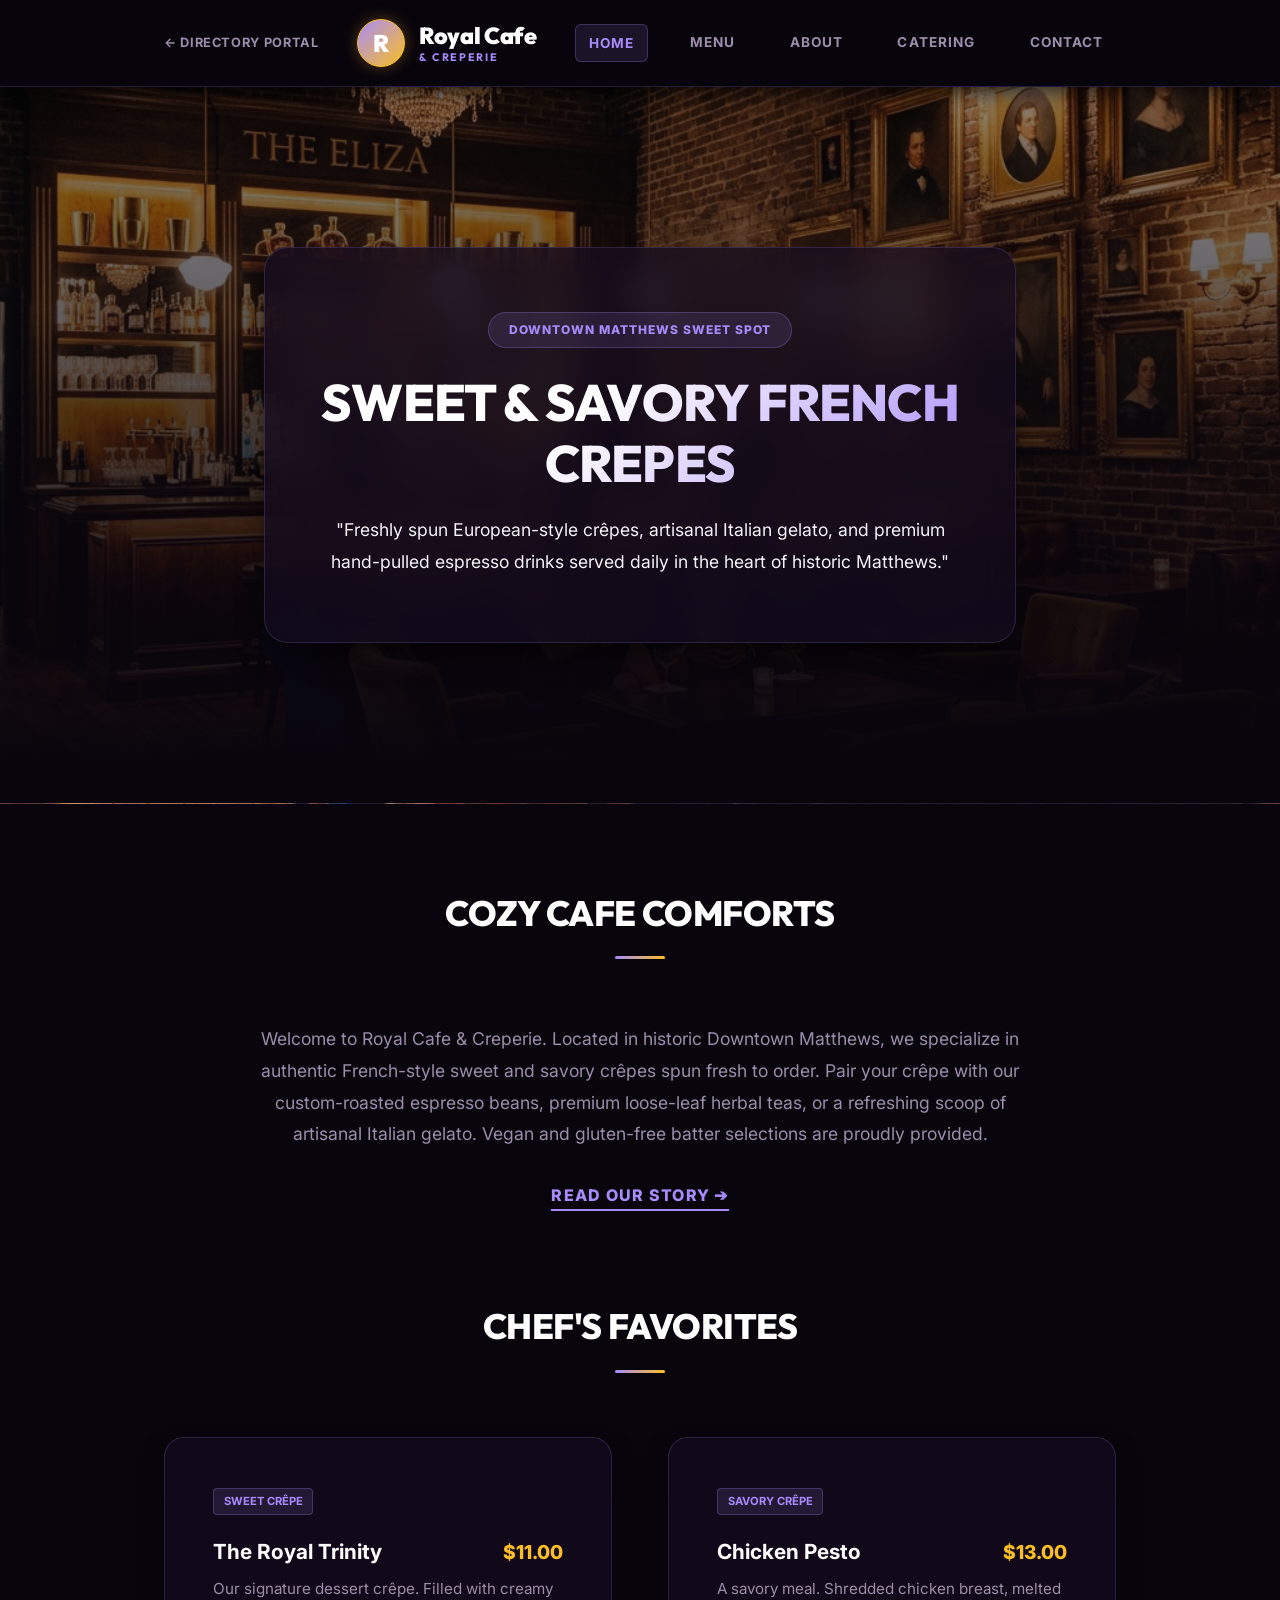
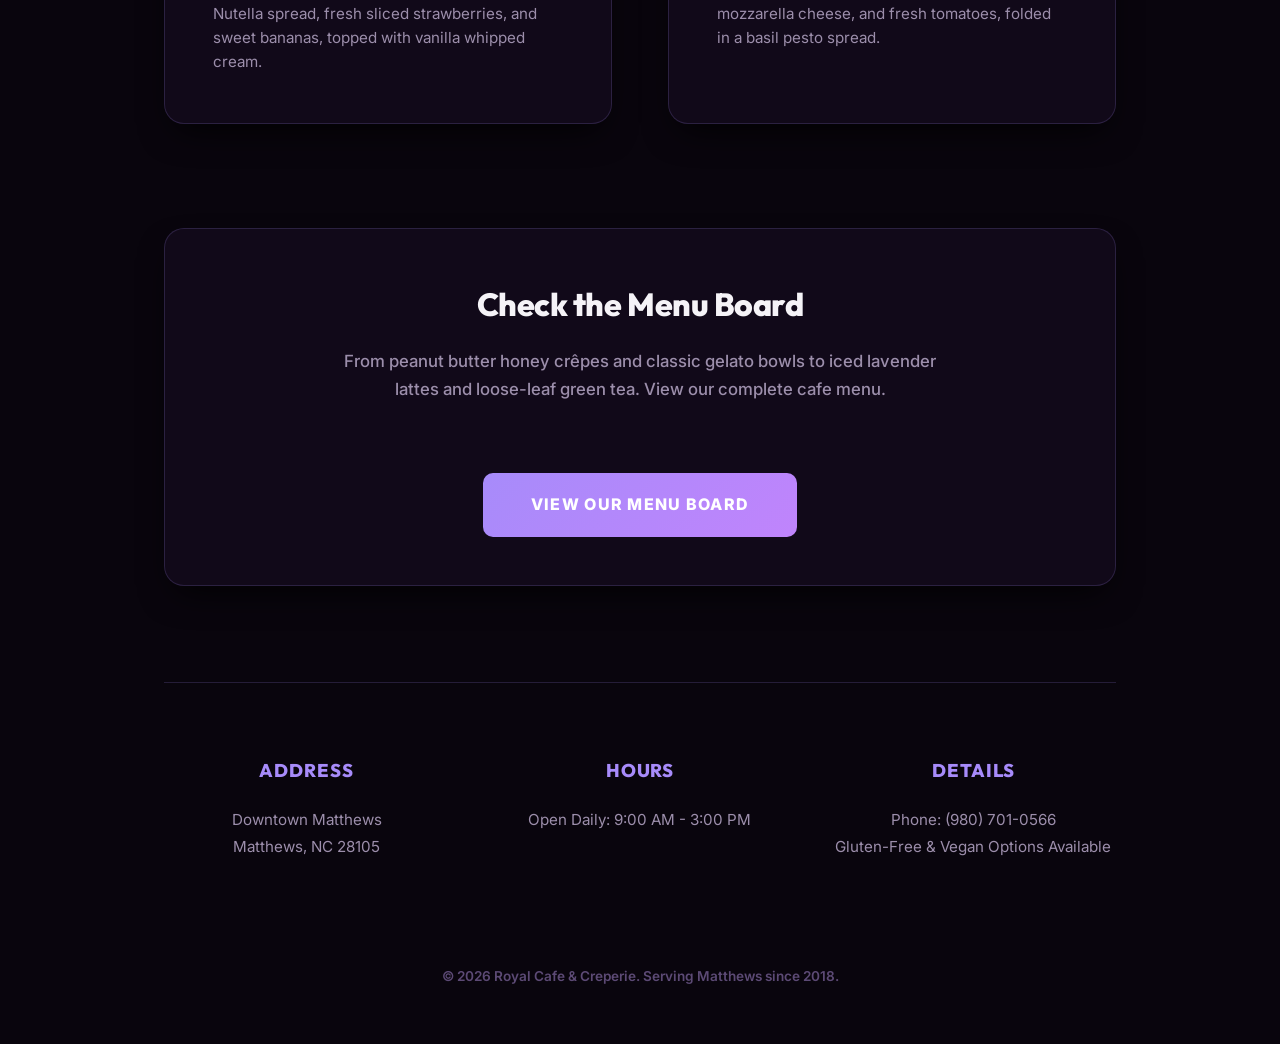
==== index.html @ 5cd79537 "feat: add showroom landing index page, global styles, and populate showcase registry with 151 promot" ====
<!DOCTYPE html>
<html lang="en">
<head>
  <meta charset="UTF-8">
  <meta name="viewport" content="width=device-width, initial-scale=1.0">
  <title>Royal Cafe & Creperie - Matthews, NC | Home</title>
  <link rel="stylesheet" href="styles.css">
</head>
<body>

  <!-- Navigation Header -->
  <nav class="nav-header">
    <div class="nav-container">
      <a href="../index.html" class="back-to-directory">
        ← Directory Portal
      </a>
      
      <div class="brand-wrapper">
        <div class="brand-logo-css">R</div>
        <h1 class="brand-name">
          Royal Cafe
          <span>& Creperie</span>
        </h1>
      </div>

      <div class="nav-links">
        <a href="index.html" class="active">Home</a>
        <a href="menu.html">Menu</a>
        <a href="about.html">About</a>
        <a href="services.html">Catering</a>
        <a href="contact.html">Contact</a>
      </div>
    </div>
  </nav>

  <!-- Hero Banner Section -->
  <header class="hero-section" style="background-image: url('hero.jpg');">
    <div class="hero-overlay"></div>
    <div class="container hero-content">
      <div class="hero-frame">
        <span class="hero-badge">Downtown Matthews Sweet Spot</span>
        <h2 class="hero-title">Sweet & Savory French Crepes</h2>
        <p class="hero-desc">"Freshly spun European-style crêpes, artisanal Italian gelato, and premium hand-pulled espresso drinks served daily in the heart of historic Matthews."</p>
      </div>
    </div>
  </header>

  <!-- Main Content -->
  <main class="container">
    
    <!-- Welcome Block -->
    <section style="text-align: center; margin-bottom: 5.5rem; max-width: 800px; margin-left: auto; margin-right: auto;">
      <h2 class="section-title">Cozy Cafe Comforts</h2>
      <p style="font-size: 1.1rem; line-height: 1.8; color: var(--color-text-muted); margin-bottom: 2rem;">
        Welcome to Royal Cafe & Creperie. Located in historic Downtown Matthews, we specialize in authentic French-style sweet and savory crêpes spun fresh to order. Pair your crêpe with our custom-roasted espresso beans, premium loose-leaf herbal teas, or a refreshing scoop of artisanal Italian gelato. Vegan and gluten-free batter selections are proudly provided.
      </p>
      <a href="about.html" style="color: var(--color-royal); font-weight: 800; text-transform: uppercase; letter-spacing: 0.08em; border-bottom: 2px solid var(--color-royal); padding-bottom: 4px; transition: var(--transition-fast);">
        Read Our Story ➔
      </a>
    </section>

    <!-- Featured Exhibition Grid -->
    <section style="margin-bottom: 6.5rem;">
      <h2 class="section-title">Chef's Favorites</h2>
      <div style="display: grid; grid-template-columns: repeat(auto-fit, minmax(320px, 1fr)); gap: 3.5rem;">
        
        <div class="cafe-card">
          <span class="menu-item-badge" style="margin-bottom: 1.2rem; margin-left: 0;">Sweet Crêpe</span>
          <div class="menu-item-header">
            <span class="menu-item-name" style="font-size: 1.3rem;">The Royal Trinity</span>
            <span class="menu-item-price">$11.00</span>
          </div>
          <p class="menu-item-desc" style="font-size: 0.95rem; margin-top: 0.5rem; color: var(--color-text-muted);">
            Our signature dessert crêpe. Filled with creamy Nutella spread, fresh sliced strawberries, and sweet bananas, topped with vanilla whipped cream.
          </p>
        </div>

        <div class="cafe-card">
          <span class="menu-item-badge" style="margin-bottom: 1.2rem; margin-left: 0;">Savory Crêpe</span>
          <div class="menu-item-header">
            <span class="menu-item-name" style="font-size: 1.3rem;">Chicken Pesto</span>
            <span class="menu-item-price">$13.00</span>
          </div>
          <p class="menu-item-desc" style="font-size: 0.95rem; margin-top: 0.5rem; color: var(--color-text-muted);">
            A savory meal. Shredded chicken breast, melted mozzarella cheese, and fresh tomatoes, folded in a basil pesto spread.
          </p>
        </div>

      </div>
    </section>

    <!-- Quick Call to Action -->
    <section class="cafe-card" style="text-align: center; margin-bottom: 5rem;">
      <h2 style="font-size: 2rem; margin-bottom: 1rem; color: var(--color-dark);">Check the Menu Board</h2>
      <p style="color: var(--color-text-muted); font-size: 1.05rem; max-width: 600px; margin: 0 auto 2.5rem auto; font-weight: 500;">
        From peanut butter honey crêpes and classic gelato bowls to iced lavender lattes and loose-leaf green tea. View our complete cafe menu.
      </p>
      <a href="menu.html" class="submit-btn" style="display: inline-block; padding: 1.15rem 3rem;">
        View Our Menu Board
      </a>
    </section>

  </main>

  <!-- Info Footer -->
  <footer class="container">
    <div class="footer-info">
      <div class="info-block">
        <h3>Address</h3>
        <p>Downtown Matthews<br>Matthews, NC 28105</p>
      </div>
      <div class="info-block">
        <h3>Hours</h3>
        <p>Open Daily: 9:00 AM - 3:00 PM</p>
      </div>
      <div class="info-block">
        <h3>Details</h3>
        <p>Phone: (980) 701-0566<br>Gluten-Free & Vegan Options Available</p>
      </div>
    </div>
    <div class="copyright-footer">
      <p>© 2026 Royal Cafe & Creperie. Serving Matthews since 2018.</p>
    </div>
  </footer>

</body>
</html>
---- styles.css ----
/* 
   Royal Cafe & Creperie - Premium Stylesheet (Redesigned Dark Mode)
   Velvet Grape, Neon Lavender & Sparkling Gold-Amber Theme
*/

@import url('https://fonts.googleapis.com/css2?family=Inter:wght@400;500;600&family=Outfit:wght@500;600;700;800;900&display=swap');

:root {
  --color-bg: #09050d; /* Deep velvet grape-black */
  --color-card-bg: rgba(20, 11, 30, 0.75); /* Translucent midnight glass */
  --color-royal: #a78bfa; /* Neon lavender purple */
  --color-royal-hover: #c084fc;
  --color-royal-dim: rgba(167, 139, 250, 0.12);
  --color-gold: #fbbf24; /* Sparkling gold-amber */
  --color-gold-hover: #f59e0b;
  --color-gold-dim: rgba(251, 191, 36, 0.12);
  --color-border: rgba(167, 139, 250, 0.18);
  --color-border-glow: rgba(251, 191, 36, 0.45);
  --color-text-light: #f5f3f7; /* Soft white-lavender */
  --color-text-muted: #9c8eab; /* Muted grape slate */
  --font-sans: 'Inter', sans-serif;
  --font-heading: 'Outfit', sans-serif;
  --backdrop-blur: blur(18px);
  --transition-smooth: all 0.4s cubic-bezier(0.25, 1, 0.5, 1);
  --transition-fast: all 0.2s ease;
  --shadow-premium: 0 15px 35px -12px rgba(0, 0, 0, 0.95);
  --shadow-glow: 0 0 25px rgba(167, 139, 250, 0.15);
}

/* Base Reset */
* {
  margin: 0;
  padding: 0;
  box-sizing: border-box;
}

body {
  background-color: var(--color-bg);
  color: var(--color-text-light);
  font-family: var(--font-sans);
  line-height: 1.7;
  overflow-x: hidden;
  -webkit-font-smoothing: antialiased;
}

/* Typography */
h1, h2, h3, h4, h5, h6 {
  font-family: var(--font-heading);
  letter-spacing: -0.015em;
  font-weight: 800;
  color: #ffffff;
}

a {
  text-decoration: none;
  color: inherit;
}

/* Containers */
.container {
  max-width: 1000px;
  margin: 0 auto;
  padding: 0 1.5rem;
}

/* Navigation Bar */
.nav-header {
  border-bottom: 1px solid var(--color-border);
  background-color: rgba(9, 5, 13, 0.85);
  backdrop-filter: var(--backdrop-blur);
  position: sticky;
  top: 0;
  z-index: 100;
  box-shadow: 0 4px 20px rgba(0, 0, 0, 0.8);
}

.nav-container {
  display: flex;
  justify-content: space-between;
  align-items: center;
  padding: 1.2rem 1.5rem;
  max-width: 1000px;
  margin: 0 auto;
}

.back-to-directory {
  font-size: 0.8rem;
  font-weight: 700;
  color: var(--color-text-muted);
  display: flex;
  align-items: center;
  gap: 0.4rem;
  transition: var(--transition-fast);
  text-transform: uppercase;
  letter-spacing: 0.05em;
}

.back-to-directory:hover {
  color: var(--color-royal);
  transform: translateX(-4px);
}

.brand-wrapper {
  display: flex;
  align-items: center;
  gap: 0.85rem;
}

/* Custom CSS circular logo */
.brand-logo-css {
  height: 48px;
  width: 48px;
  display: flex;
  align-items: center;
  justify-content: center;
  border-radius: 50%;
  background: linear-gradient(135deg, var(--color-royal) 0%, var(--color-gold) 100%);
  color: #ffffff;
  font-family: var(--font-heading);
  font-size: 1.5rem;
  font-weight: 900;
  border: 1.5px solid var(--color-gold);
  box-shadow: 0 0 15px rgba(251, 191, 36, 0.3);
  animation: float 3s ease-in-out infinite;
}

.brand-name {
  font-size: 1.45rem;
  color: #ffffff;
  font-weight: 900;
  display: flex;
  flex-direction: column;
  line-height: 1;
}

.brand-name span {
  font-size: 0.68rem;
  color: var(--color-royal);
  letter-spacing: 0.15em;
  margin-top: 0.3rem;
  font-weight: 700;
  text-transform: uppercase;
}

.nav-links {
  display: flex;
  gap: 1.8rem;
  font-size: 0.85rem;
  font-weight: 700;
  text-transform: uppercase;
  letter-spacing: 0.08em;
}

.nav-links a {
  color: var(--color-text-muted);
  transition: var(--transition-fast);
  padding: 0.4rem 0.8rem;
  border-radius: 6px;
}

.nav-links a:hover {
  color: #ffffff;
}

.nav-links a.active {
  color: var(--color-royal);
  background-color: var(--color-royal-dim);
  border: 1px solid rgba(167, 139, 250, 0.25);
}

/* Hero Section */
.hero-section {
  position: relative;
  padding: 10rem 0;
  background-size: cover;
  background-position: center;
  background-repeat: no-repeat;
  margin-bottom: 5rem;
  border-bottom: 1px solid var(--color-border);
}

.hero-overlay {
  position: absolute;
  top: 0;
  left: 0;
  width: 100%;
  height: 100%;
  background: linear-gradient(180deg, rgba(9, 5, 13, 0.45) 0%, var(--color-bg) 95%);
  z-index: 1;
}

.hero-content {
  position: relative;
  z-index: 2;
  text-align: center;
  max-width: 800px;
  margin: 0 auto;
  animation: fadeInUp 0.8s cubic-bezier(0.25, 1, 0.5, 1);
}

.hero-frame {
  background-color: var(--color-card-bg);
  backdrop-filter: var(--backdrop-blur);
  border: 1px solid var(--color-border);
  border-radius: 24px;
  padding: 4rem 3rem;
  box-shadow: var(--shadow-premium);
}

.hero-badge {
  background-color: var(--color-royal-dim);
  color: var(--color-royal);
  padding: 0.4rem 1.2rem;
  font-size: 0.75rem;
  font-weight: 800;
  border-radius: 50px;
  display: inline-block;
  margin-bottom: 1.5rem;
  text-transform: uppercase;
  letter-spacing: 0.08em;
  border: 1px solid rgba(167, 139, 250, 0.25);
}

.hero-title {
  font-size: 3.2rem;
  line-height: 1.2;
  margin-bottom: 1.25rem;
  text-transform: uppercase;
  background: linear-gradient(135deg, #ffffff 40%, var(--color-royal) 100%);
  -webkit-background-clip: text;
  -webkit-text-fill-color: transparent;
}

.hero-desc {
  font-size: 1.1rem;
  color: var(--color-text-light);
  font-weight: 400;
  line-height: 1.8;
}

/* Page Headers */
.page-header {
  text-align: center;
  padding: 4.5rem 0 1.5rem 0;
  margin-bottom: 4rem;
}

.page-title {
  font-size: 2.8rem;
  margin-bottom: 0.8rem;
  text-transform: uppercase;
  background: linear-gradient(135deg, #ffffff 40%, var(--color-royal) 100%);
  -webkit-background-clip: text;
  -webkit-text-fill-color: transparent;
}

.page-subtitle {
  font-size: 1.05rem;
  font-weight: 500;
  color: var(--color-text-muted);
  max-width: 600px;
  margin: 0 auto;
}

/* Section Titles */
.section-title {
  text-align: center;
  font-size: 2.2rem;
  margin-bottom: 4rem;
  position: relative;
  text-transform: uppercase;
}

.section-title::after {
  content: '';
  display: block;
  width: 50px;
  height: 3px;
  background: linear-gradient(90deg, var(--color-royal), var(--color-gold));
  border-radius: 5px;
  margin: 0.8rem auto 0 auto;
}

/* Notice Banner */
.notice-banner {
  background: var(--color-card-bg);
  backdrop-filter: var(--backdrop-blur);
  border: 1px solid var(--color-border);
  padding: 1.2rem;
  border-radius: 12px;
  text-align: center;
  font-weight: 700;
  color: var(--color-gold);
  font-size: 0.95rem;
  letter-spacing: 0.05em;
  text-transform: uppercase;
  margin-bottom: 3.5rem;
  box-shadow: var(--shadow-premium);
}

/* Premium Cafe Cards */
.cafe-card {
  background: var(--color-card-bg);
  backdrop-filter: var(--backdrop-blur);
  border: 1px solid var(--color-border);
  border-radius: 20px;
  padding: 3rem;
  box-shadow: var(--shadow-premium);
  transition: var(--transition-smooth);
}

.cafe-card:hover {
  transform: translateY(-5px);
  border-color: var(--color-border-glow);
  box-shadow: var(--shadow-premium), var(--shadow-glow);
}

/* Menu Grid */
.menu-grid {
  display: grid;
  grid-template-columns: repeat(auto-fit, minmax(420px, 1fr));
  gap: 3.5rem;
  margin-bottom: 6rem;
}

.menu-category-title {
  font-size: 1.6rem;
  color: #ffffff;
  border-bottom: 1.5px solid var(--color-border);
  padding-bottom: 0.75rem;
  margin-bottom: 2.2rem;
  text-transform: uppercase;
  letter-spacing: 0.05em;
  position: relative;
}

.menu-category-title::after {
  content: '';
  display: block;
  position: absolute;
  bottom: -1.5px;
  left: 0;
  width: 60px;
  height: 2px;
  background-color: var(--color-royal);
}

.menu-item {
  margin-bottom: 2rem;
  transition: var(--transition-fast);
}

.menu-item:hover {
  transform: translateX(4px);
}

.menu-item-header {
  display: flex;
  justify-content: space-between;
  align-items: baseline;
  margin-bottom: 0.3rem;
}

.menu-item-name {
  font-size: 1.2rem;
  font-weight: 700;
  color: #ffffff;
}

.menu-item-price {
  font-weight: 800;
  color: var(--color-gold);
  font-size: 1.2rem;
}

.menu-item-desc {
  font-size: 0.92rem;
  color: var(--color-text-muted);
  line-height: 1.6;
}

.menu-item-badge {
  display: inline-block;
  font-size: 0.7rem;
  background: var(--color-royal-dim);
  color: var(--color-royal);
  padding: 0.18rem 0.6rem;
  font-weight: 700;
  border-radius: 4px;
  margin-left: 0.6rem;
  text-transform: uppercase;
  border: 1px solid rgba(167, 139, 250, 0.25);
}

/* Forms */
.form-wrapper {
  display: flex;
  justify-content: center;
  margin-bottom: 5rem;
}

.form-container {
  background-color: var(--color-card-bg);
  backdrop-filter: var(--backdrop-blur);
  border: 1px solid var(--color-border);
  border-radius: 24px;
  box-shadow: var(--shadow-premium);
  padding: 4.5rem 3.5rem;
  width: 100%;
  max-width: 800px;
}

.form-grid {
  display: grid;
  grid-template-columns: repeat(auto-fit, minmax(220px, 1fr));
  gap: 1.8rem;
  margin-top: 2.5rem;
}

.form-group {
  display: flex;
  flex-direction: column;
  gap: 0.6rem;
}

.form-group label {
  font-size: 0.8rem;
  text-transform: uppercase;
  font-weight: 700;
  color: var(--color-royal);
  letter-spacing: 0.05em;
}

.form-group input, .form-group select, .form-group textarea {
  background: rgba(0, 0, 0, 0.4);
  border: 1px solid var(--color-border);
  border-radius: 10px;
  padding: 0.95rem;
  color: #ffffff;
  font-size: 0.95rem;
  outline: none;
  transition: var(--transition-fast);
}

.form-group textarea {
  resize: vertical;
  min-height: 120px;
}

.form-group input:focus, .form-group select:focus, .form-group textarea:focus {
  border-color: var(--color-gold);
  box-shadow: 0 0 0 3px rgba(251, 191, 36, 0.15);
}

.submit-btn {
  grid-column: 1 / -1;
  margin-top: 1.8rem;
  background: linear-gradient(135deg, var(--color-royal) 0%, var(--color-royal-hover) 100%);
  color: #ffffff;
  border: none;
  padding: 1.15rem 2rem;
  border-radius: 10px;
  font-size: 1rem;
  font-weight: 800;
  cursor: pointer;
  text-transform: uppercase;
  letter-spacing: 0.08em;
  transition: var(--transition-smooth);
}

.submit-btn:hover {
  transform: translateY(-2px);
  box-shadow: 0 8px 25px rgba(167, 139, 250, 0.4);
}

/* Success Panel */
.success-panel {
  display: none;
  text-align: center;
  padding: 2.5rem 0;
  animation: fadeInUp 0.6s cubic-bezier(0.25, 1, 0.5, 1);
}

.success-icon {
  font-size: 4.5rem;
  margin-bottom: 1.5rem;
}

.success-title {
  font-size: 2rem;
  color: #ffffff;
  margin-bottom: 0.5rem;
}

.success-msg {
  font-size: 1.05rem;
  color: var(--color-text-muted);
}

/* Footer Section */
.footer-info {
  display: grid;
  grid-template-columns: repeat(auto-fit, minmax(280px, 1fr));
  gap: 3rem;
  padding: 4.5rem 0 3.5rem 0;
  border-top: 1px solid var(--color-border);
  margin-top: 6rem;
  margin-bottom: 3rem;
}

.info-block {
  text-align: center;
}

.info-block h3 {
  font-size: 1.15rem;
  margin-bottom: 1.25rem;
  color: var(--color-royal);
  text-transform: uppercase;
  letter-spacing: 0.05em;
}

.info-block p {
  font-size: 0.95rem;
  color: var(--color-text-muted);
  line-height: 1.8;
}

.copyright-footer {
  text-align: center;
  padding-bottom: 3.5rem;
  color: #5c4a75;
  font-size: 0.85rem;
  font-weight: 600;
}

/* Animations & Keyframes */
@keyframes float {
  0% {
    transform: translateY(0px);
  }
  50% {
    transform: translateY(-6px);
  }
  100% {
    transform: translateY(0px);
  }
}

@keyframes fadeInUp {
  from {
    opacity: 0;
    transform: translateY(30px);
  }
  to {
    opacity: 1;
    transform: translateY(0);
  }
}

/* Responsive adjustments */
@media (max-width: 768px) {
  .nav-container {
    flex-direction: column;
    gap: 1.25rem;
  }
  
  .nav-links {
    gap: 1rem;
    flex-wrap: wrap;
    justify-content: center;
  }
  
  .hero-title {
    font-size: 2.3rem;
  }
  
  .hero-frame {
    padding: 2.5rem 1.5rem;
  }
  
  .form-container {
    padding: 3rem 1.5rem;
  }
  
  .menu-grid {
    grid-template-columns: 1fr;
  }
}
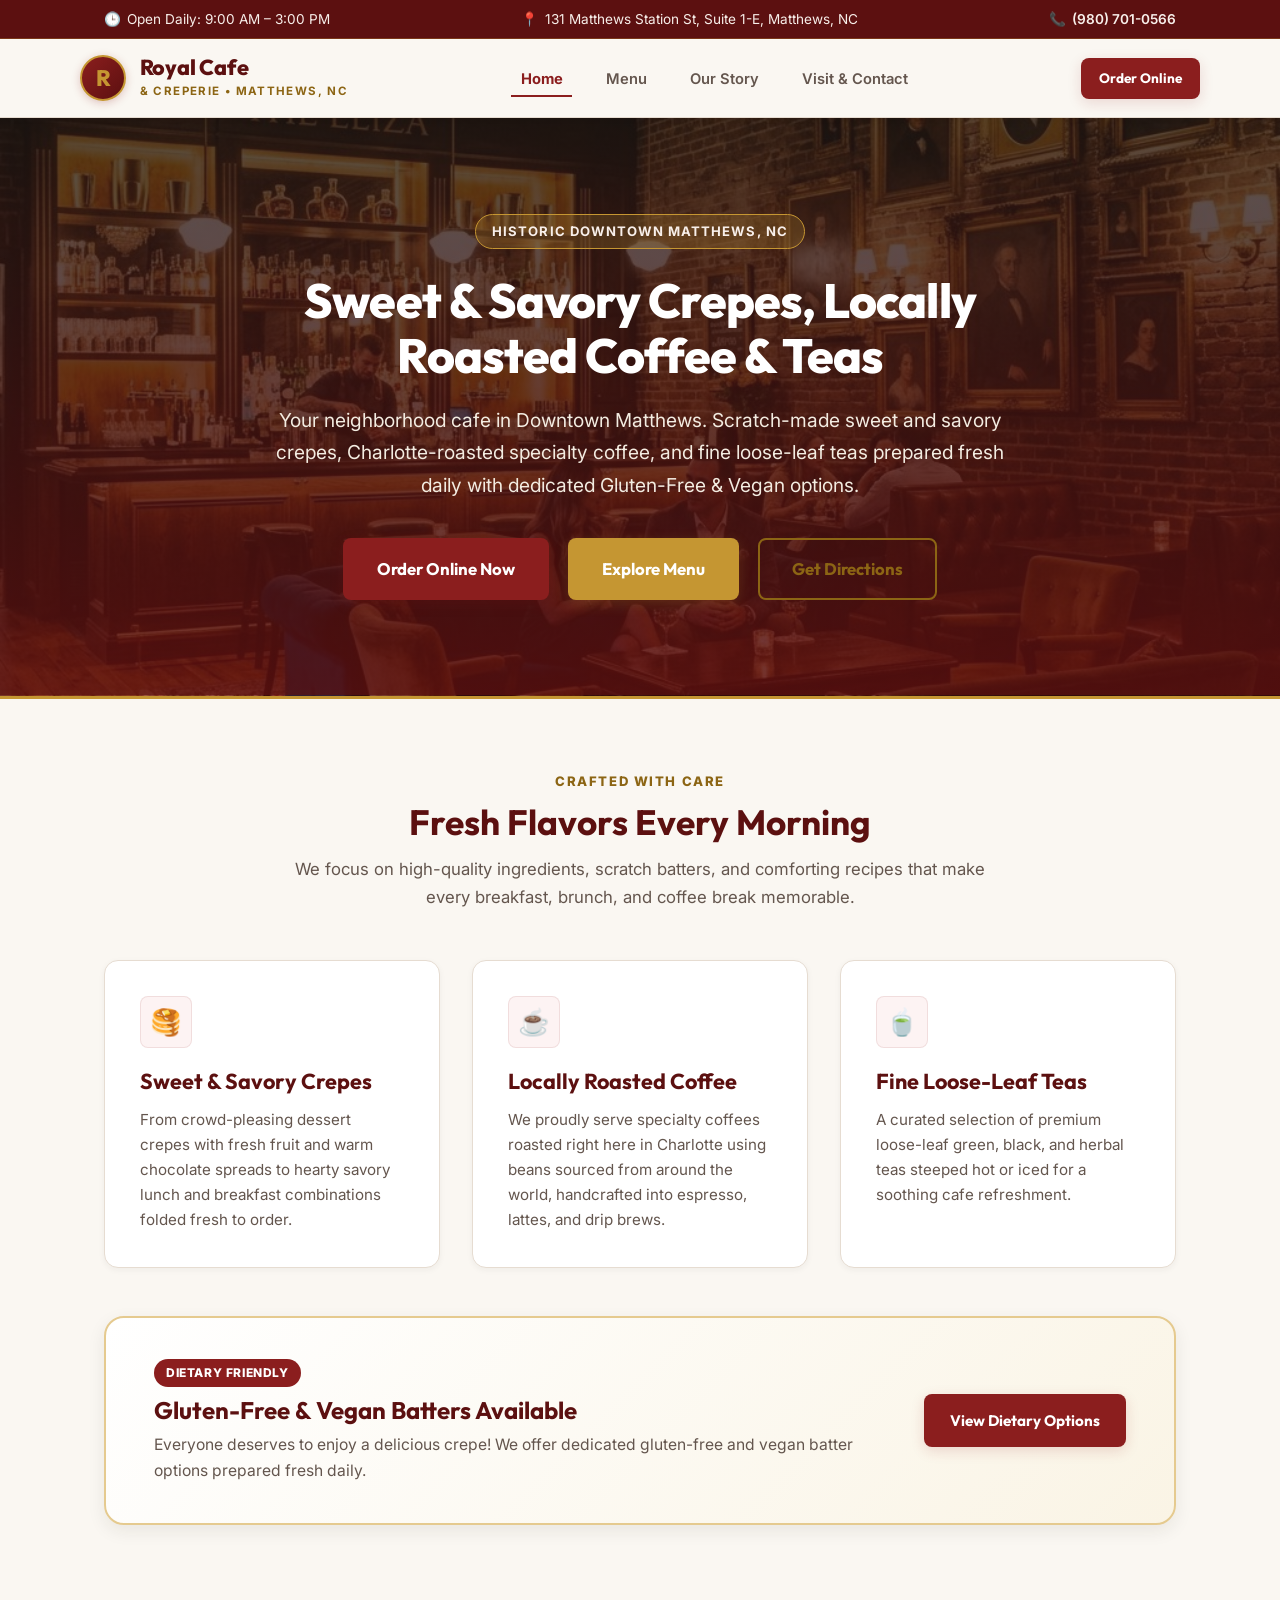
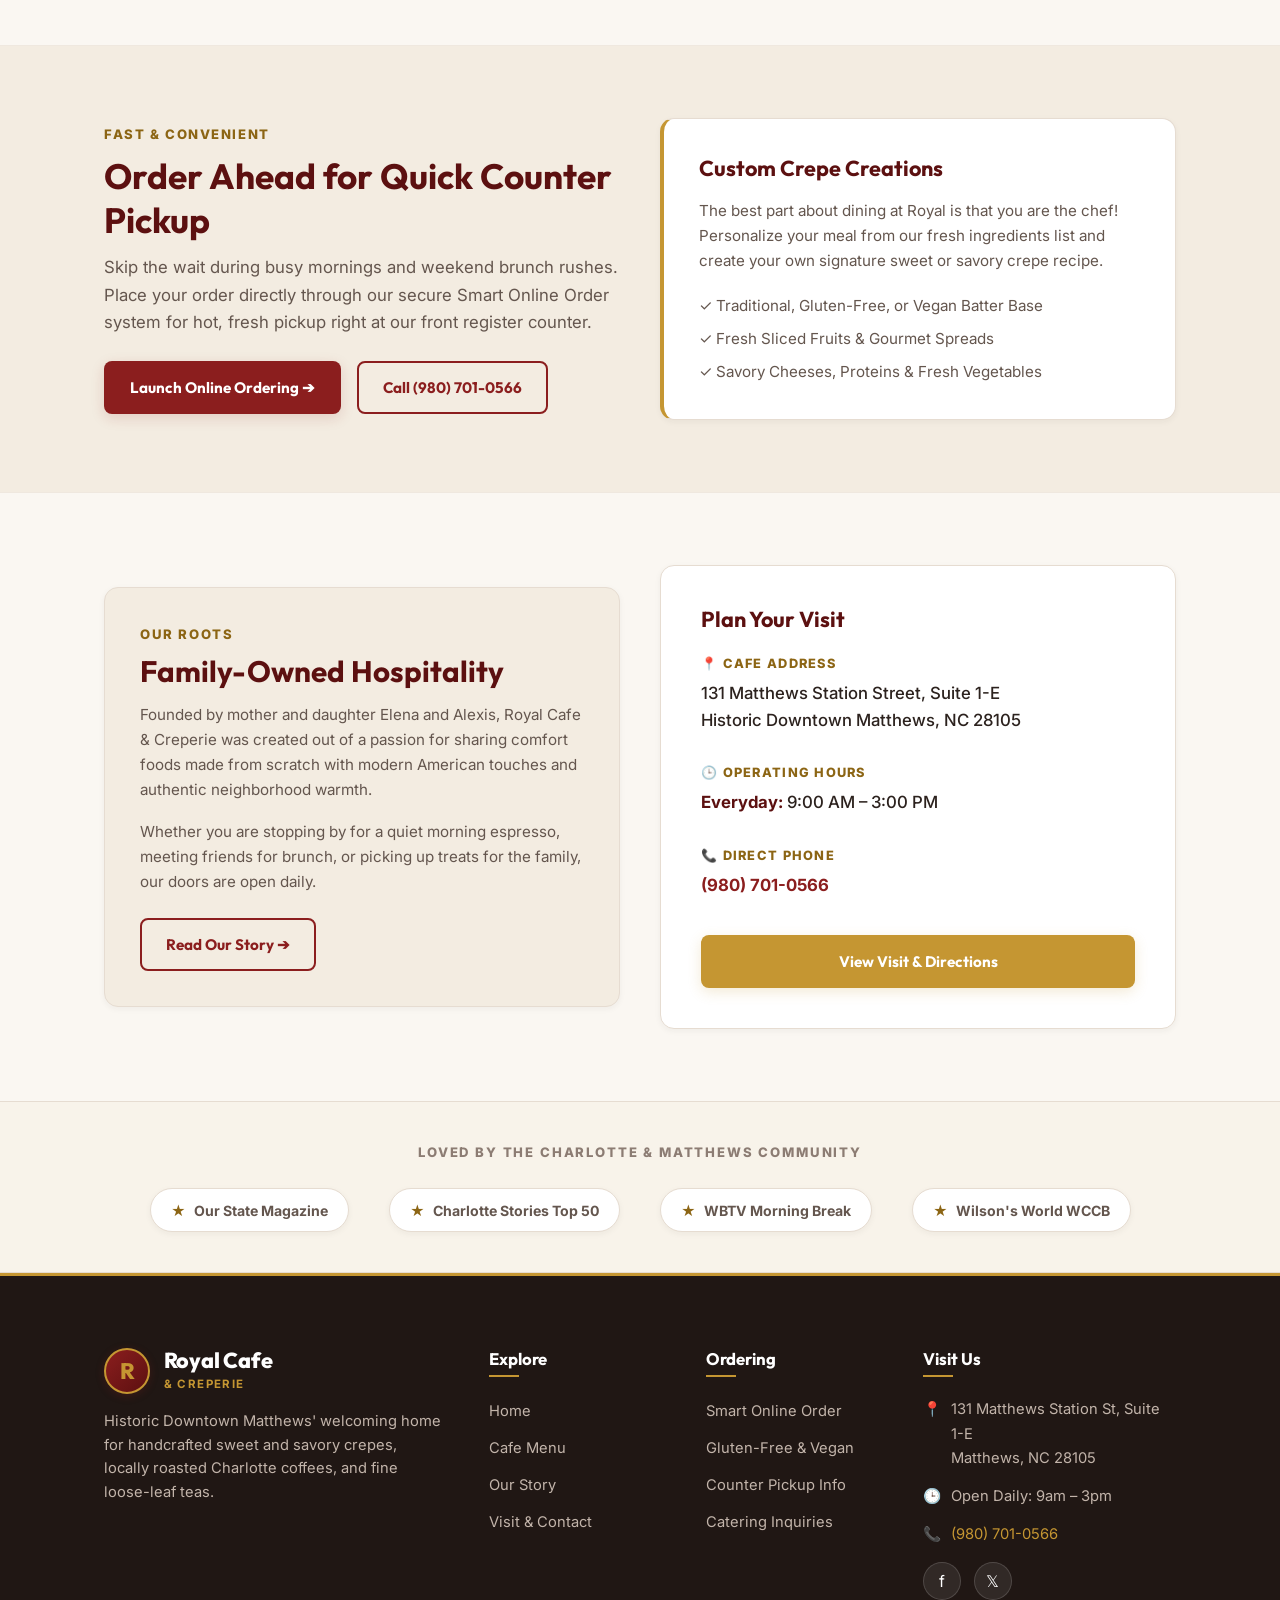
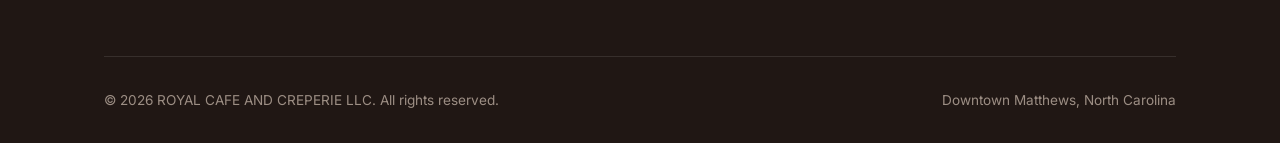
==== commit 13afeaa6: "feat: rebuild Royal Cafe & Creperie as standalone client website - Eliminate demo scaffolding, Direc" ====
--- a/index.html
+++ b/index.html
@@ -1,127 +1,377 @@
-<!DOCTYPE html>
+﻿<!DOCTYPE html>
 <html lang="en">
 <head>
   <meta charset="UTF-8">
   <meta name="viewport" content="width=device-width, initial-scale=1.0">
-  <title>Royal Cafe & Creperie - Matthews, NC | Home</title>
-  <link rel="stylesheet" href="styles.css">
+  <title>Royal Cafe & Creperie | Sweet & Savory Crepes in Matthews, NC</title>
+  <meta name="description" content="Welcome to Royal Cafe & Creperie in Downtown Matthews, NC. Enjoy handcrafted sweet & savory crepes, Charlotte-roasted specialty coffee, and loose-leaf teas. Gluten-free and vegan options available.">
+  <link rel="canonical" href="https://royalcreperie.com/">
+  
+  <!-- Open Graph / Facebook -->
+  <meta property="og:type" content="restaurant">
+  <meta property="og:title" content="Royal Cafe & Creperie | Sweet & Savory Crepes in Matthews, NC">
+  <meta property="og:description" content="Handcrafted sweet and savory crepes, locally roasted coffee, and loose-leaf teas in historic Downtown Matthews. Gluten-free & vegan options prepared daily.">
+  <meta property="og:url" content="https://royalcreperie.com/">
+  <meta property="og:site_name" content="Royal Cafe & Creperie">
+  <meta property="og:image" content="https://royalcreperie.com/assets/images/hero.jpg">
+  
+  <!-- Twitter Card -->
+  <meta name="twitter:card" content="summary_large_image">
+  <meta name="twitter:title" content="Royal Cafe & Creperie | Downtown Matthews, NC">
+  <meta name="twitter:description" content="Handcrafted sweet and savory crepes, locally roasted coffee, and loose-leaf teas in Matthews, NC.">
+  <meta name="twitter:image" content="https://royalcreperie.com/assets/images/hero.jpg">
+  
+  <!-- Favicon & Stylesheet -->
+  <link rel="icon" type="image/svg+xml" href="assets/images/favicon.svg">
+  <link rel="stylesheet" href="assets/css/styles.css">
+  
+  <!-- Schema.org Structured Data -->
+  <script type="application/ld+json">
+  {
+    "@context": "https://schema.org",
+    "@type": "Restaurant",
+    "name": "Royal Cafe & Creperie",
+    "legalName": "ROYAL CAFE AND CREPERIE LLC",
+    "image": "https://royalcreperie.com/assets/images/hero.jpg",
+    "url": "https://royalcreperie.com",
+    "telephone": "(980) 701-0566",
+    "menu": "https://royalcreperie.smartonlineorder.com",
+    "servesCuisine": ["Crepes", "Cafe", "Coffee", "Tea", "Breakfast", "Brunch"],
+    "priceRange": "$$",
+    "address": {
+      "@type": "PostalAddress",
+      "streetAddress": "131 Matthews Station Street, Suite 1-E",
+      "addressLocality": "Matthews",
+      "addressRegion": "NC",
+      "postalCode": "28105",
+      "addressCountry": "US"
+    },
+    "geo": {
+      "@type": "GeoCoordinates",
+      "latitude": 35.116789,
+      "longitude": -80.719317
+    },
+    "openingHoursSpecification": [
+      {
+        "@type": "OpeningHoursSpecification",
+        "dayOfWeek": ["Monday", "Tuesday", "Wednesday", "Thursday", "Friday", "Saturday", "Sunday"],
+        "opens": "09:00",
+        "closes": "15:00"
+      }
+    ],
+    "sameAs": [
+      "https://www.facebook.com/royal.creperie",
+      "https://twitter.com/royalcreperie"
+    ]
+  }
+  </script>
 </head>
 <body>
 
-  <!-- Navigation Header -->
-  <nav class="nav-header">
-    <div class="nav-container">
-      <a href="../index.html" class="back-to-directory">
-        ← Directory Portal
+  <!-- Top Announcement Bar -->
+  <div class="top-bar">
+    <div class="container top-bar-inner">
+      <div class="top-bar-item">
+        <span>🕒</span>
+        <span>Open Daily: 9:00 AM – 3:00 PM</span>
+      </div>
+      <div class="top-bar-item">
+        <span>📍</span>
+        <span>131 Matthews Station St, Suite 1-E, Matthews, NC</span>
+      </div>
+      <div class="top-bar-item">
+        <span>📞</span>
+        <a href="tel:19807010566">(980) 701-0566</a>
+      </div>
+    </div>
+  </div>
+
+  <!-- Main Site Navigation -->
+  <header class="site-header">
+    <div class="container nav-container">
+      <a href="index.html" class="brand-link" aria-label="Royal Cafe & Creperie Home">
+        <div class="brand-crest">R</div>
+        <div class="brand-info">
+          <span class="brand-title">Royal Cafe</span>
+          <span class="brand-tagline">& Creperie • Matthews, NC</span>
+        </div>
       </a>
-      
-      <div class="brand-wrapper">
-        <div class="brand-logo-css">R</div>
-        <h1 class="brand-name">
-          Royal Cafe
-          <span>& Creperie</span>
-        </h1>
-      </div>
-
-      <div class="nav-links">
-        <a href="index.html" class="active">Home</a>
-        <a href="menu.html">Menu</a>
-        <a href="about.html">About</a>
-        <a href="services.html">Catering</a>
-        <a href="contact.html">Contact</a>
-      </div>
-    </div>
-  </nav>
-
-  <!-- Hero Banner Section -->
-  <header class="hero-section" style="background-image: url('hero.jpg');">
-    <div class="hero-overlay"></div>
-    <div class="container hero-content">
-      <div class="hero-frame">
-        <span class="hero-badge">Downtown Matthews Sweet Spot</span>
-        <h2 class="hero-title">Sweet & Savory French Crepes</h2>
-        <p class="hero-desc">"Freshly spun European-style crêpes, artisanal Italian gelato, and premium hand-pulled espresso drinks served daily in the heart of historic Matthews."</p>
+
+      <button class="mobile-toggle" aria-label="Toggle navigation menu" aria-expanded="false">
+        ☰
+      </button>
+
+      <ul class="nav-menu">
+        <li><a href="index.html" class="nav-link active">Home</a></li>
+        <li><a href="menu.html" class="nav-link">Menu</a></li>
+        <li><a href="about.html" class="nav-link">Our Story</a></li>
+        <li><a href="contact.html" class="nav-link">Visit & Contact</a></li>
+      </ul>
+
+      <div class="nav-actions">
+        <a href="https://royalcreperie.smartonlineorder.com" target="_blank" rel="noopener noreferrer" class="btn btn-primary btn-sm">
+          Order Online
+        </a>
       </div>
     </div>
   </header>
 
+  <!-- Hero Section -->
+  <section class="hero-section">
+    <div class="container hero-content">
+      <div class="hero-badge">Historic Downtown Matthews, NC</div>
+      <h1 class="hero-title">Sweet & Savory Crepes, Locally Roasted Coffee & Teas</h1>
+      <p class="hero-subtitle">
+        Your neighborhood cafe in Downtown Matthews. Scratch-made sweet and savory crepes, Charlotte-roasted specialty coffee, and fine loose-leaf teas prepared fresh daily with dedicated Gluten-Free & Vegan options.
+      </p>
+      <div class="hero-ctas">
+        <a href="https://royalcreperie.smartonlineorder.com" target="_blank" rel="noopener noreferrer" class="btn btn-primary btn-lg">
+          Order Online Now
+        </a>
+        <a href="menu.html" class="btn btn-gold btn-lg">
+          Explore Menu
+        </a>
+        <a href="https://maps.google.com/?q=131+Matthews+Station+Street+Suite+1-E+Matthews+NC+28105" target="_blank" rel="noopener noreferrer" class="btn btn-outline-gold btn-lg">
+          Get Directions
+        </a>
+      </div>
+    </div>
+  </section>
+
   <!-- Main Content -->
-  <main class="container">
-    
-    <!-- Welcome Block -->
-    <section style="text-align: center; margin-bottom: 5.5rem; max-width: 800px; margin-left: auto; margin-right: auto;">
-      <h2 class="section-title">Cozy Cafe Comforts</h2>
-      <p style="font-size: 1.1rem; line-height: 1.8; color: var(--color-text-muted); margin-bottom: 2rem;">
-        Welcome to Royal Cafe & Creperie. Located in historic Downtown Matthews, we specialize in authentic French-style sweet and savory crêpes spun fresh to order. Pair your crêpe with our custom-roasted espresso beans, premium loose-leaf herbal teas, or a refreshing scoop of artisanal Italian gelato. Vegan and gluten-free batter selections are proudly provided.
-      </p>
-      <a href="about.html" style="color: var(--color-royal); font-weight: 800; text-transform: uppercase; letter-spacing: 0.08em; border-bottom: 2px solid var(--color-royal); padding-bottom: 4px; transition: var(--transition-fast);">
-        Read Our Story ➔
-      </a>
+  <main>
+
+    <!-- Three Main Pillars Section -->
+    <section class="section">
+      <div class="container">
+        <div class="section-header">
+          <span class="section-eyebrow">Crafted With Care</span>
+          <h2 class="section-title">Fresh Flavors Every Morning</h2>
+          <p class="section-desc">
+            We focus on high-quality ingredients, scratch batters, and comforting recipes that make every breakfast, brunch, and coffee break memorable.
+          </p>
+        </div>
+
+        <div class="grid-3">
+          <!-- Pillar 1: Crepes -->
+          <div class="card">
+            <div class="card-icon">🥞</div>
+            <h3 class="card-title">Sweet & Savory Crepes</h3>
+            <p class="card-text">
+              From crowd-pleasing dessert crepes with fresh fruit and warm chocolate spreads to hearty savory lunch and breakfast combinations folded fresh to order.
+            </p>
+          </div>
+
+          <!-- Pillar 2: Local Coffee -->
+          <div class="card">
+            <div class="card-icon">☕</div>
+            <h3 class="card-title">Locally Roasted Coffee</h3>
+            <p class="card-text">
+              We proudly serve specialty coffees roasted right here in Charlotte using beans sourced from around the world, handcrafted into espresso, lattes, and drip brews.
+            </p>
+          </div>
+
+          <!-- Pillar 3: Loose Leaf Teas -->
+          <div class="card">
+            <div class="card-icon">🍵</div>
+            <h3 class="card-title">Fine Loose-Leaf Teas</h3>
+            <p class="card-text">
+              A curated selection of premium loose-leaf green, black, and herbal teas steeped hot or iced for a soothing cafe refreshment.
+            </p>
+          </div>
+        </div>
+
+        <!-- Dietary Callout Banner -->
+        <div class="callout-banner">
+          <div>
+            <span class="callout-badge">Dietary Friendly</span>
+            <h3 class="callout-title">Gluten-Free & Vegan Batters Available</h3>
+            <p class="callout-desc">
+              Everyone deserves to enjoy a delicious crepe! We offer dedicated gluten-free and vegan batter options prepared fresh daily.
+            </p>
+          </div>
+          <a href="menu.html" class="btn btn-primary" style="flex-shrink: 0;">
+            View Dietary Options
+          </a>
+        </div>
+      </div>
     </section>
 
-    <!-- Featured Exhibition Grid -->
-    <section style="margin-bottom: 6.5rem;">
-      <h2 class="section-title">Chef's Favorites</h2>
-      <div style="display: grid; grid-template-columns: repeat(auto-fit, minmax(320px, 1fr)); gap: 3.5rem;">
-        
-        <div class="cafe-card">
-          <span class="menu-item-badge" style="margin-bottom: 1.2rem; margin-left: 0;">Sweet Crêpe</span>
-          <div class="menu-item-header">
-            <span class="menu-item-name" style="font-size: 1.3rem;">The Royal Trinity</span>
-            <span class="menu-item-price">$11.00</span>
-          </div>
-          <p class="menu-item-desc" style="font-size: 0.95rem; margin-top: 0.5rem; color: var(--color-text-muted);">
-            Our signature dessert crêpe. Filled with creamy Nutella spread, fresh sliced strawberries, and sweet bananas, topped with vanilla whipped cream.
+    <!-- Fast Order Online Section -->
+    <section class="section section-alt">
+      <div class="container">
+        <div class="grid-2" style="align-items: center;">
+          <div>
+            <span class="section-eyebrow">Fast & Convenient</span>
+            <h2 class="section-title">Order Ahead for Quick Counter Pickup</h2>
+            <p class="section-desc" style="margin-bottom: 1.5rem;">
+              Skip the wait during busy mornings and weekend brunch rushes. Place your order directly through our secure Smart Online Order system for hot, fresh pickup right at our front register counter.
+            </p>
+            <div style="display: flex; gap: 1rem; flex-wrap: wrap;">
+              <a href="https://royalcreperie.smartonlineorder.com" target="_blank" rel="noopener noreferrer" class="btn btn-primary">
+                Launch Online Ordering ➔
+              </a>
+              <a href="tel:19807010566" class="btn btn-outline">
+                Call (980) 701-0566
+              </a>
+            </div>
+          </div>
+
+          <div class="card" style="border-left: 4px solid var(--color-gold);">
+            <h3 class="card-title" style="margin-bottom: 1rem;">Custom Crepe Creations</h3>
+            <p class="card-text" style="margin-bottom: 1.25rem;">
+              The best part about dining at Royal is that you are the chef! Personalize your meal from our fresh ingredients list and create your own signature sweet or savory crepe recipe.
+            </p>
+            <ul style="list-style: none; display: flex; flex-direction: column; gap: 0.5rem; font-size: 0.95rem; color: var(--color-text-muted);">
+              <li>✓ Traditional, Gluten-Free, or Vegan Batter Base</li>
+              <li>✓ Fresh Sliced Fruits & Gourmet Spreads</li>
+              <li>✓ Savory Cheeses, Proteins & Fresh Vegetables</li>
+            </ul>
+          </div>
+        </div>
+      </div>
+    </section>
+
+    <!-- Community & Story Teaser -->
+    <section class="section">
+      <div class="container">
+        <div class="grid-2" style="align-items: center;">
+          <div class="card" style="background-color: var(--color-bg-surface);">
+            <span class="section-eyebrow">Our Roots</span>
+            <h2 class="section-title" style="font-size: 1.85rem;">Family-Owned Hospitality</h2>
+            <p class="card-text">
+              Founded by mother and daughter Elena and Alexis, Royal Cafe & Creperie was created out of a passion for sharing comfort foods made from scratch with modern American touches and authentic neighborhood warmth.
+            </p>
+            <p class="card-text" style="margin-bottom: 1.5rem;">
+              Whether you are stopping by for a quiet morning espresso, meeting friends for brunch, or picking up treats for the family, our doors are open daily.
+            </p>
+            <a href="about.html" class="btn btn-outline" style="font-weight: 700;">
+              Read Our Story ➔
+            </a>
+          </div>
+
+          <div class="info-card">
+            <h3 class="card-title" style="margin-bottom: 1.25rem;">Plan Your Visit</h3>
+            <div class="info-group">
+              <div class="info-label">📍 Cafe Address</div>
+              <div class="info-value">
+                131 Matthews Station Street, Suite 1-E<br>
+                Historic Downtown Matthews, NC 28105
+              </div>
+            </div>
+            <div class="info-group">
+              <div class="info-label">🕒 Operating Hours</div>
+              <div class="info-value">
+                <strong>Everyday:</strong> 9:00 AM – 3:00 PM
+              </div>
+            </div>
+            <div class="info-group">
+              <div class="info-label">📞 Direct Phone</div>
+              <div class="info-value">
+                <a href="tel:19807010566" style="color: var(--color-red); font-weight: 700;">(980) 701-0566</a>
+              </div>
+            </div>
+            <a href="contact.html" class="btn btn-gold" style="width: 100%; margin-top: 0.5rem;">
+              View Visit & Directions
+            </a>
+          </div>
+        </div>
+      </div>
+    </section>
+
+    <!-- Press & Community Mentions -->
+    <section class="press-strip">
+      <div class="container">
+        <div class="press-title">Loved By The Charlotte & Matthews Community</div>
+        <div class="press-grid">
+          <div class="press-item">
+            <span class="press-item-icon">★</span>
+            <span>Our State Magazine</span>
+          </div>
+          <div class="press-item">
+            <span class="press-item-icon">★</span>
+            <span>Charlotte Stories Top 50</span>
+          </div>
+          <div class="press-item">
+            <span class="press-item-icon">★</span>
+            <span>WBTV Morning Break</span>
+          </div>
+          <div class="press-item">
+            <span class="press-item-icon">★</span>
+            <span>Wilson's World WCCB</span>
+          </div>
+        </div>
+      </div>
+    </section>
+
+  </main>
+
+  <!-- Site Footer -->
+  <footer class="site-footer">
+    <div class="container">
+      <div class="footer-grid">
+        <div class="footer-brand">
+          <div class="brand-link" style="color: #FFFFFF;">
+            <div class="brand-crest">R</div>
+            <div class="brand-info">
+              <span class="brand-title">Royal Cafe</span>
+              <span class="brand-tagline" style="color: var(--color-gold);">& Creperie</span>
+            </div>
+          </div>
+          <p>
+            Historic Downtown Matthews' welcoming home for handcrafted sweet and savory crepes, locally roasted Charlotte coffees, and fine loose-leaf teas.
           </p>
         </div>
 
-        <div class="cafe-card">
-          <span class="menu-item-badge" style="margin-bottom: 1.2rem; margin-left: 0;">Savory Crêpe</span>
-          <div class="menu-item-header">
-            <span class="menu-item-name" style="font-size: 1.3rem;">Chicken Pesto</span>
-            <span class="menu-item-price">$13.00</span>
-          </div>
-          <p class="menu-item-desc" style="font-size: 0.95rem; margin-top: 0.5rem; color: var(--color-text-muted);">
-            A savory meal. Shredded chicken breast, melted mozzarella cheese, and fresh tomatoes, folded in a basil pesto spread.
-          </p>
-        </div>
-
-      </div>
-    </section>
-
-    <!-- Quick Call to Action -->
-    <section class="cafe-card" style="text-align: center; margin-bottom: 5rem;">
-      <h2 style="font-size: 2rem; margin-bottom: 1rem; color: var(--color-dark);">Check the Menu Board</h2>
-      <p style="color: var(--color-text-muted); font-size: 1.05rem; max-width: 600px; margin: 0 auto 2.5rem auto; font-weight: 500;">
-        From peanut butter honey crêpes and classic gelato bowls to iced lavender lattes and loose-leaf green tea. View our complete cafe menu.
-      </p>
-      <a href="menu.html" class="submit-btn" style="display: inline-block; padding: 1.15rem 3rem;">
-        View Our Menu Board
-      </a>
-    </section>
-
-  </main>
-
-  <!-- Info Footer -->
-  <footer class="container">
-    <div class="footer-info">
-      <div class="info-block">
-        <h3>Address</h3>
-        <p>Downtown Matthews<br>Matthews, NC 28105</p>
-      </div>
-      <div class="info-block">
-        <h3>Hours</h3>
-        <p>Open Daily: 9:00 AM - 3:00 PM</p>
-      </div>
-      <div class="info-block">
-        <h3>Details</h3>
-        <p>Phone: (980) 701-0566<br>Gluten-Free & Vegan Options Available</p>
-      </div>
-    </div>
-    <div class="copyright-footer">
-      <p>© 2026 Royal Cafe & Creperie. Serving Matthews since 2018.</p>
+        <div class="footer-col">
+          <h4>Explore</h4>
+          <ul class="footer-links">
+            <li><a href="index.html">Home</a></li>
+            <li><a href="menu.html">Cafe Menu</a></li>
+            <li><a href="about.html">Our Story</a></li>
+            <li><a href="contact.html">Visit & Contact</a></li>
+          </ul>
+        </div>
+
+        <div class="footer-col">
+          <h4>Ordering</h4>
+          <ul class="footer-links">
+            <li><a href="https://royalcreperie.smartonlineorder.com" target="_blank" rel="noopener noreferrer">Smart Online Order</a></li>
+            <li><a href="menu.html">Gluten-Free & Vegan</a></li>
+            <li><a href="contact.html">Counter Pickup Info</a></li>
+            <li><a href="contact.html">Catering Inquiries</a></li>
+          </ul>
+        </div>
+
+        <div class="footer-col">
+          <h4>Visit Us</h4>
+          <div class="footer-info-item">
+            <span>📍</span>
+            <span>131 Matthews Station St, Suite 1-E<br>Matthews, NC 28105</span>
+          </div>
+          <div class="footer-info-item">
+            <span>🕒</span>
+            <span>Open Daily: 9am – 3pm</span>
+          </div>
+          <div class="footer-info-item">
+            <span>📞</span>
+            <a href="tel:19807010566" style="color: var(--color-gold);">(980) 701-0566</a>
+          </div>
+          <div class="footer-social">
+            <a href="https://www.facebook.com/royal.creperie" target="_blank" rel="noopener noreferrer" class="social-btn" aria-label="Facebook">f</a>
+            <a href="https://twitter.com/royalcreperie" target="_blank" rel="noopener noreferrer" class="social-btn" aria-label="Twitter">𝕏</a>
+          </div>
+        </div>
+      </div>
+
+      <div class="footer-bottom">
+        <div>© 2026 ROYAL CAFE AND CREPERIE LLC. All rights reserved.</div>
+        <div>Downtown Matthews, North Carolina</div>
+      </div>
     </div>
   </footer>
 
+  <!-- Scripts -->
+  <script src="assets/js/site.js"></script>
 </body>
 </html>
--- a/assets/css/styles.css
+++ b/assets/css/styles.css
@@ -0,0 +1,1025 @@
+/*
+   Royal Cafe & Creperie - Official Production Stylesheet
+   Palette: Warm Burgundy/Crimson, Amber Gold, Linen Cream & Espresso Dark
+*/
+
+@import url('https://fonts.googleapis.com/css2?family=Inter:wght@400;500;600;700&family=Outfit:wght@500;600;700;800;900&family=Playfair+Display:ital,wght@0,600;0,700;1,400;1,600&display=swap');
+
+:root {
+  /* Brand Colors */
+  --color-red: #8B1E1E;
+  --color-red-hover: #A62828;
+  --color-red-dark: #5C1010;
+  --color-red-light: #FDF3F3;
+  --color-red-glow: rgba(139, 30, 30, 0.15);
+
+  --color-gold: #C59632;
+  --color-gold-hover: #AF8124;
+  --color-gold-dark: #8C6514;
+  --color-gold-light: #FAF4E5;
+  --color-gold-border: #E5CA8F;
+  --color-gold-glow: rgba(197, 150, 50, 0.2);
+
+  /* Backgrounds */
+  --color-bg: #FAF7F2;
+  --color-bg-card: #FFFFFF;
+  --color-bg-surface: #F3ECE1;
+  --color-bg-alt: #F8F3EA;
+  --color-bg-dark: #201714;
+
+  /* Typography */
+  --color-text: #2C221E;
+  --color-text-muted: #64564E;
+  --color-text-soft: #8C7C73;
+  --color-text-white: #FFFFFF;
+
+  /* Borders & Shadows */
+  --color-border: #E6DCD1;
+  --color-border-subtle: #EFE8DF;
+  --shadow-sm: 0 2px 6px rgba(44, 34, 30, 0.05);
+  --shadow-md: 0 6px 18px rgba(44, 34, 30, 0.08);
+  --shadow-lg: 0 14px 32px rgba(44, 34, 30, 0.12);
+
+  /* Font Families */
+  --font-sans: 'Inter', -apple-system, BlinkMacSystemFont, 'Segoe UI', Roboto, sans-serif;
+  --font-heading: 'Outfit', -apple-system, BlinkMacSystemFont, 'Segoe UI', Roboto, sans-serif;
+  --font-serif: 'Playfair Display', Georgia, serif;
+
+  /* Spacing & Transitions */
+  --radius-sm: 8px;
+  --radius-md: 14px;
+  --radius-lg: 20px;
+  --radius-full: 9999px;
+  --transition-fast: all 0.2s ease;
+  --transition-smooth: all 0.35s cubic-bezier(0.25, 1, 0.5, 1);
+}
+
+/* Reset & Base */
+*, *::before, *::after {
+  margin: 0;
+  padding: 0;
+  box-sizing: border-box;
+}
+
+html {
+  scroll-behavior: smooth;
+}
+
+body {
+  background-color: var(--color-bg);
+  color: var(--color-text);
+  font-family: var(--font-sans);
+  font-size: 1rem;
+  line-height: 1.65;
+  -webkit-font-smoothing: antialiased;
+  -moz-osx-font-smoothing: grayscale;
+}
+
+h1, h2, h3, h4, h5, h6 {
+  font-family: var(--font-heading);
+  color: var(--color-text);
+  line-height: 1.25;
+  font-weight: 700;
+}
+
+p {
+  margin-bottom: 1rem;
+}
+
+p:last-child {
+  margin-bottom: 0;
+}
+
+a {
+  color: var(--color-red);
+  text-decoration: none;
+  transition: var(--transition-fast);
+}
+
+a:hover {
+  color: var(--color-red-hover);
+}
+
+img {
+  max-width: 100%;
+  height: auto;
+  display: block;
+}
+
+/* Utilities */
+.container {
+  max-width: 1120px;
+  margin: 0 auto;
+  padding: 0 1.5rem;
+}
+
+.text-center { text-align: center; }
+.text-serif { font-family: var(--font-serif); }
+
+/* Top Announcement / Utility Bar */
+.top-bar {
+  background-color: var(--color-red-dark);
+  color: #F8EFEA;
+  font-size: 0.85rem;
+  padding: 0.5rem 0;
+  border-bottom: 1px solid rgba(197, 150, 50, 0.3);
+}
+
+.top-bar-inner {
+  display: flex;
+  justify-content: space-between;
+  align-items: center;
+  flex-wrap: wrap;
+  gap: 0.5rem;
+}
+
+.top-bar-item {
+  display: inline-flex;
+  align-items: center;
+  gap: 0.4rem;
+}
+
+.top-bar a {
+  color: #F8EFEA;
+  font-weight: 600;
+}
+
+.top-bar a:hover {
+  color: var(--color-gold);
+  text-decoration: underline;
+}
+
+/* Sticky Main Navigation */
+.site-header {
+  background-color: rgba(250, 247, 242, 0.97);
+  backdrop-filter: blur(12px);
+  border-bottom: 1px solid var(--color-border);
+  position: sticky;
+  top: 0;
+  z-index: 1000;
+  box-shadow: var(--shadow-sm);
+}
+
+.nav-container {
+  display: flex;
+  justify-content: space-between;
+  align-items: center;
+  padding: 1rem 0;
+}
+
+.brand-link {
+  display: flex;
+  align-items: center;
+  gap: 0.85rem;
+  color: var(--color-text);
+  text-decoration: none;
+}
+
+.brand-crest {
+  width: 46px;
+  height: 46px;
+  border-radius: 50%;
+  background: linear-gradient(135deg, var(--color-red) 0%, var(--color-red-dark) 100%);
+  border: 2px solid var(--color-gold);
+  display: flex;
+  align-items: center;
+  justify-content: center;
+  color: var(--color-gold);
+  font-family: var(--font-heading);
+  font-size: 1.4rem;
+  font-weight: 800;
+  box-shadow: 0 2px 8px rgba(139, 30, 30, 0.25);
+  flex-shrink: 0;
+}
+
+.brand-info {
+  display: flex;
+  flex-direction: column;
+}
+
+.brand-title {
+  font-family: var(--font-heading);
+  font-size: 1.35rem;
+  font-weight: 800;
+  color: var(--color-red-dark);
+  line-height: 1.1;
+  letter-spacing: -0.01em;
+}
+
+.brand-tagline {
+  font-size: 0.72rem;
+  font-weight: 700;
+  color: var(--color-gold-dark);
+  letter-spacing: 0.12em;
+  text-transform: uppercase;
+  margin-top: 0.15rem;
+}
+
+/* Nav Links */
+.nav-menu {
+  display: flex;
+  align-items: center;
+  gap: 1.5rem;
+  list-style: none;
+}
+
+.nav-link {
+  font-size: 0.92rem;
+  font-weight: 600;
+  color: var(--color-text-muted);
+  padding: 0.4rem 0.6rem;
+  border-radius: var(--radius-sm);
+  transition: var(--transition-fast);
+}
+
+.nav-link:hover {
+  color: var(--color-red);
+}
+
+.nav-link.active {
+  color: var(--color-red);
+  font-weight: 700;
+  border-bottom: 2px solid var(--color-red);
+  border-radius: 0;
+}
+
+.nav-actions {
+  display: flex;
+  align-items: center;
+  gap: 1rem;
+}
+
+/* Buttons */
+.btn {
+  display: inline-flex;
+  align-items: center;
+  justify-content: center;
+  gap: 0.5rem;
+  font-family: var(--font-heading);
+  font-size: 0.95rem;
+  font-weight: 700;
+  padding: 0.75rem 1.5rem;
+  border-radius: var(--radius-sm);
+  border: 2px solid transparent;
+  cursor: pointer;
+  text-decoration: none;
+  transition: var(--transition-smooth);
+  text-align: center;
+}
+
+.btn-primary {
+  background-color: var(--color-red);
+  color: var(--color-text-white);
+  box-shadow: 0 4px 14px var(--color-red-glow);
+}
+
+.btn-primary:hover {
+  background-color: var(--color-red-hover);
+  color: var(--color-text-white);
+  transform: translateY(-2px);
+  box-shadow: 0 6px 18px rgba(139, 30, 30, 0.25);
+}
+
+.btn-gold {
+  background-color: var(--color-gold);
+  color: #FFFFFF;
+  box-shadow: 0 4px 14px var(--color-gold-glow);
+}
+
+.btn-gold:hover {
+  background-color: var(--color-gold-hover);
+  color: #FFFFFF;
+  transform: translateY(-2px);
+}
+
+.btn-outline {
+  background-color: transparent;
+  border-color: var(--color-red);
+  color: var(--color-red);
+}
+
+.btn-outline:hover {
+  background-color: var(--color-red);
+  color: var(--color-text-white);
+  transform: translateY(-2px);
+}
+
+.btn-outline-gold {
+  background-color: transparent;
+  border-color: var(--color-gold-dark);
+  color: var(--color-gold-dark);
+}
+
+.btn-outline-gold:hover {
+  background-color: var(--color-gold);
+  color: #FFFFFF;
+  border-color: var(--color-gold);
+  transform: translateY(-2px);
+}
+
+.btn-sm {
+  padding: 0.45rem 1rem;
+  font-size: 0.85rem;
+}
+
+.btn-lg {
+  padding: 0.95rem 2rem;
+  font-size: 1.05rem;
+}
+
+/* Mobile Toggle */
+.mobile-toggle {
+  display: none;
+  background: none;
+  border: 1px solid var(--color-border);
+  border-radius: var(--radius-sm);
+  padding: 0.5rem;
+  cursor: pointer;
+  color: var(--color-text);
+  font-size: 1.25rem;
+}
+
+/* Hero Section */
+.hero-section {
+  position: relative;
+  background-color: var(--color-red-dark);
+  background-image: linear-gradient(180deg, rgba(32, 23, 20, 0.75) 0%, rgba(92, 16, 16, 0.85) 100%), url('../images/hero.jpg');
+  background-size: cover;
+  background-position: center;
+  color: var(--color-text-white);
+  padding: 6rem 0;
+  text-align: center;
+  border-bottom: 3px solid var(--color-gold);
+}
+
+.hero-content {
+  max-width: 820px;
+  margin: 0 auto;
+}
+
+.hero-badge {
+  display: inline-flex;
+  align-items: center;
+  gap: 0.4rem;
+  background-color: rgba(197, 150, 50, 0.22);
+  border: 1px solid var(--color-gold);
+  color: #F8EFEA;
+  padding: 0.35rem 1rem;
+  border-radius: var(--radius-full);
+  font-size: 0.82rem;
+  font-weight: 700;
+  text-transform: uppercase;
+  letter-spacing: 0.08em;
+  margin-bottom: 1.5rem;
+}
+
+.hero-title {
+  font-size: 3rem;
+  font-weight: 800;
+  color: #FFFFFF;
+  margin-bottom: 1.25rem;
+  letter-spacing: -0.02em;
+  line-height: 1.15;
+}
+
+.hero-subtitle {
+  font-size: 1.2rem;
+  color: #F3ECE1;
+  line-height: 1.7;
+  margin-bottom: 2.25rem;
+  font-weight: 400;
+}
+
+.hero-ctas {
+  display: flex;
+  justify-content: center;
+  align-items: center;
+  gap: 1.2rem;
+  flex-wrap: wrap;
+}
+
+/* Page Header (Subpages) */
+.page-header {
+  background-color: var(--color-bg-surface);
+  border-bottom: 1px solid var(--color-border);
+  padding: 3.5rem 0 3rem 0;
+  text-align: center;
+  margin-bottom: 3.5rem;
+}
+
+.page-title {
+  font-size: 2.4rem;
+  color: var(--color-red-dark);
+  margin-bottom: 0.75rem;
+}
+
+.page-subtitle {
+  font-size: 1.1rem;
+  color: var(--color-text-muted);
+  max-width: 650px;
+  margin: 0 auto;
+}
+
+/* Section Common */
+.section {
+  padding: 4.5rem 0;
+}
+
+.section-alt {
+  background-color: var(--color-bg-surface);
+  border-top: 1px solid var(--color-border-subtle);
+  border-bottom: 1px solid var(--color-border-subtle);
+}
+
+.section-header {
+  text-align: center;
+  max-width: 700px;
+  margin: 0 auto 3rem auto;
+}
+
+.section-eyebrow {
+  color: var(--color-gold-dark);
+  font-size: 0.82rem;
+  font-weight: 800;
+  text-transform: uppercase;
+  letter-spacing: 0.12em;
+  display: block;
+  margin-bottom: 0.5rem;
+}
+
+.section-title {
+  font-size: 2.2rem;
+  color: var(--color-red-dark);
+  margin-bottom: 0.75rem;
+}
+
+.section-desc {
+  color: var(--color-text-muted);
+  font-size: 1.05rem;
+}
+
+/* Cards & Grid */
+.grid-3 {
+  display: grid;
+  grid-template-columns: repeat(auto-fit, minmax(300px, 1fr));
+  gap: 2rem;
+}
+
+.grid-2 {
+  display: grid;
+  grid-template-columns: repeat(auto-fit, minmax(320px, 1fr));
+  gap: 2.5rem;
+}
+
+.card {
+  background-color: var(--color-bg-card);
+  border: 1px solid var(--color-border);
+  border-radius: var(--radius-md);
+  padding: 2.2rem;
+  box-shadow: var(--shadow-sm);
+  transition: var(--transition-smooth);
+}
+
+.card:hover {
+  transform: translateY(-4px);
+  box-shadow: var(--shadow-md);
+  border-color: var(--color-gold-border);
+}
+
+.card-icon {
+  width: 52px;
+  height: 52px;
+  border-radius: var(--radius-sm);
+  background-color: var(--color-red-light);
+  color: var(--color-red);
+  display: flex;
+  align-items: center;
+  justify-content: center;
+  font-size: 1.6rem;
+  margin-bottom: 1.25rem;
+  border: 1px solid rgba(139, 30, 30, 0.1);
+}
+
+.card-title {
+  font-size: 1.35rem;
+  color: var(--color-red-dark);
+  margin-bottom: 0.75rem;
+}
+
+.card-text {
+  color: var(--color-text-muted);
+  font-size: 0.95rem;
+  line-height: 1.65;
+}
+
+/* Dietary Callout Banner */
+.callout-banner {
+  background: linear-gradient(135deg, var(--color-bg-card) 0%, var(--color-gold-light) 100%);
+  border: 2px solid var(--color-gold-border);
+  border-radius: var(--radius-lg);
+  padding: 2.5rem 3rem;
+  display: flex;
+  align-items: center;
+  justify-content: space-between;
+  gap: 2rem;
+  margin: 3rem 0;
+  box-shadow: var(--shadow-md);
+}
+
+.callout-badge {
+  display: inline-block;
+  background-color: var(--color-red);
+  color: #FFFFFF;
+  font-size: 0.75rem;
+  font-weight: 800;
+  text-transform: uppercase;
+  padding: 0.25rem 0.75rem;
+  border-radius: var(--radius-full);
+  margin-bottom: 0.5rem;
+  letter-spacing: 0.05em;
+}
+
+.callout-title {
+  font-size: 1.5rem;
+  color: var(--color-red-dark);
+  margin-bottom: 0.4rem;
+}
+
+.callout-desc {
+  color: var(--color-text-muted);
+  font-size: 0.98rem;
+  margin: 0;
+}
+
+/* Menu Category Layout */
+.menu-category-card {
+  background-color: var(--color-bg-card);
+  border: 1px solid var(--color-border);
+  border-radius: var(--radius-md);
+  padding: 2.5rem;
+  box-shadow: var(--shadow-sm);
+  margin-bottom: 2.5rem;
+}
+
+.menu-category-header {
+  border-bottom: 2px solid var(--color-border-subtle);
+  padding-bottom: 1rem;
+  margin-bottom: 1.8rem;
+  display: flex;
+  justify-content: space-between;
+  align-items: baseline;
+  flex-wrap: wrap;
+  gap: 0.5rem;
+}
+
+.menu-category-title {
+  font-size: 1.6rem;
+  color: var(--color-red-dark);
+  display: flex;
+  align-items: center;
+  gap: 0.6rem;
+}
+
+.menu-category-badge {
+  font-size: 0.78rem;
+  background-color: var(--color-gold-light);
+  color: var(--color-gold-dark);
+  border: 1px solid var(--color-gold-border);
+  font-weight: 700;
+  padding: 0.2rem 0.6rem;
+  border-radius: var(--radius-sm);
+  text-transform: uppercase;
+  letter-spacing: 0.04em;
+}
+
+.menu-category-desc {
+  color: var(--color-text-muted);
+  font-size: 0.95rem;
+  margin-bottom: 1.5rem;
+}
+
+.menu-items-list {
+  display: grid;
+  gap: 1.5rem;
+}
+
+.menu-item-row {
+  padding-bottom: 1.25rem;
+  border-bottom: 1px dashed var(--color-border);
+}
+
+.menu-item-row:last-child {
+  border-bottom: none;
+  padding-bottom: 0;
+}
+
+.menu-item-top {
+  display: flex;
+  justify-content: space-between;
+  align-items: baseline;
+  margin-bottom: 0.35rem;
+}
+
+.menu-item-name {
+  font-size: 1.15rem;
+  font-weight: 700;
+  color: var(--color-text);
+}
+
+.menu-item-tag {
+  font-size: 0.72rem;
+  background-color: var(--color-red-light);
+  color: var(--color-red);
+  font-weight: 700;
+  padding: 0.15rem 0.5rem;
+  border-radius: var(--radius-sm);
+  margin-left: 0.5rem;
+}
+
+.menu-item-description {
+  color: var(--color-text-muted);
+  font-size: 0.92rem;
+  line-height: 1.55;
+}
+
+/* Fast Order Banner */
+.fast-order-box {
+  background: linear-gradient(135deg, var(--color-red-dark) 0%, var(--color-red) 100%);
+  color: #FFFFFF;
+  border-radius: var(--radius-lg);
+  padding: 3rem;
+  text-align: center;
+  box-shadow: var(--shadow-lg);
+  margin: 3.5rem 0;
+  border: 2px solid var(--color-gold);
+}
+
+.fast-order-box h3 {
+  color: #FFFFFF;
+  font-size: 2rem;
+  margin-bottom: 0.75rem;
+}
+
+.fast-order-box p {
+  color: #F8EFEA;
+  font-size: 1.05rem;
+  max-width: 600px;
+  margin: 0 auto 2rem auto;
+}
+
+/* Featured In / Press Proof */
+.press-strip {
+  background-color: var(--color-bg-alt);
+  border-top: 1px solid var(--color-border);
+  border-bottom: 1px solid var(--color-border);
+  padding: 2.5rem 0;
+  text-align: center;
+}
+
+.press-title {
+  font-size: 0.82rem;
+  font-weight: 800;
+  color: var(--color-text-soft);
+  text-transform: uppercase;
+  letter-spacing: 0.14em;
+  margin-bottom: 1.5rem;
+}
+
+.press-grid {
+  display: flex;
+  justify-content: center;
+  align-items: center;
+  gap: 2.5rem;
+  flex-wrap: wrap;
+}
+
+.press-item {
+  display: inline-flex;
+  align-items: center;
+  gap: 0.5rem;
+  padding: 0.6rem 1.25rem;
+  background-color: var(--color-bg-card);
+  border: 1px solid var(--color-border);
+  border-radius: var(--radius-full);
+  font-weight: 700;
+  font-size: 0.88rem;
+  color: var(--color-text-muted);
+  box-shadow: var(--shadow-sm);
+}
+
+.press-item-icon {
+  color: var(--color-gold-dark);
+}
+
+/* Visit & Hours Block */
+.visit-grid {
+  display: grid;
+  grid-template-columns: 1fr 1fr;
+  gap: 2.5rem;
+  margin-bottom: 3rem;
+}
+
+.info-card {
+  background-color: var(--color-bg-card);
+  border: 1px solid var(--color-border);
+  border-radius: var(--radius-md);
+  padding: 2.5rem;
+  box-shadow: var(--shadow-sm);
+}
+
+.info-group {
+  margin-bottom: 1.8rem;
+}
+
+.info-group:last-child {
+  margin-bottom: 0;
+}
+
+.info-label {
+  font-size: 0.8rem;
+  text-transform: uppercase;
+  font-weight: 800;
+  color: var(--color-gold-dark);
+  letter-spacing: 0.1em;
+  margin-bottom: 0.35rem;
+  display: flex;
+  align-items: center;
+  gap: 0.4rem;
+}
+
+.info-value {
+  font-size: 1.05rem;
+  color: var(--color-text);
+  font-weight: 500;
+  line-height: 1.6;
+}
+
+.info-value strong {
+  color: var(--color-red-dark);
+  font-weight: 700;
+}
+
+/* Forms */
+.form-card {
+  background-color: var(--color-bg-card);
+  border: 1px solid var(--color-border);
+  border-radius: var(--radius-lg);
+  padding: 3rem;
+  box-shadow: var(--shadow-md);
+}
+
+.form-grid {
+  display: grid;
+  grid-template-columns: 1fr 1fr;
+  gap: 1.5rem;
+  margin-top: 1.5rem;
+}
+
+.form-group-full {
+  grid-column: 1 / -1;
+}
+
+.form-group {
+  display: flex;
+  flex-direction: column;
+  gap: 0.45rem;
+}
+
+.form-group label {
+  font-size: 0.85rem;
+  font-weight: 700;
+  color: var(--color-text);
+}
+
+.form-group label span {
+  color: var(--color-red);
+}
+
+.form-control {
+  font-family: var(--font-sans);
+  font-size: 0.95rem;
+  padding: 0.8rem 1rem;
+  border: 1.5px solid var(--color-border);
+  border-radius: var(--radius-sm);
+  background-color: #FAFAFA;
+  color: var(--color-text);
+  transition: var(--transition-fast);
+  width: 100%;
+}
+
+.form-control:focus {
+  outline: none;
+  border-color: var(--color-red);
+  background-color: #FFFFFF;
+  box-shadow: 0 0 0 3px var(--color-red-glow);
+}
+
+textarea.form-control {
+  resize: vertical;
+  min-height: 120px;
+}
+
+/* Pending Placeholder Notice */
+.client-placeholder-card {
+  background-color: var(--color-bg-surface);
+  border: 1.5px dashed var(--color-gold-border);
+  border-radius: var(--radius-md);
+  padding: 2rem;
+  margin: 2rem 0;
+  text-align: left;
+}
+
+.placeholder-badge {
+  display: inline-block;
+  background-color: var(--color-gold-light);
+  border: 1px solid var(--color-gold);
+  color: var(--color-gold-dark);
+  font-size: 0.75rem;
+  font-weight: 800;
+  letter-spacing: 0.08em;
+  text-transform: uppercase;
+  padding: 0.2rem 0.6rem;
+  border-radius: var(--radius-sm);
+  margin-bottom: 0.75rem;
+}
+
+/* Site Footer */
+.site-footer {
+  background-color: var(--color-bg-dark);
+  color: #EDE4DC;
+  padding: 4.5rem 0 2rem 0;
+  border-top: 3px solid var(--color-gold);
+}
+
+.footer-grid {
+  display: grid;
+  grid-template-columns: 2fr 1fr 1fr 1.5fr;
+  gap: 3rem;
+  margin-bottom: 3.5rem;
+}
+
+.footer-brand .brand-title {
+  color: #FFFFFF;
+}
+
+.footer-brand p {
+  color: #C2B4AA;
+  font-size: 0.92rem;
+  margin-top: 1rem;
+  line-height: 1.6;
+}
+
+.footer-col h4 {
+  color: #FFFFFF;
+  font-size: 1.05rem;
+  margin-bottom: 1.25rem;
+  position: relative;
+  padding-bottom: 0.5rem;
+}
+
+.footer-col h4::after {
+  content: '';
+  position: absolute;
+  bottom: 0;
+  left: 0;
+  width: 30px;
+  height: 2px;
+  background-color: var(--color-gold);
+}
+
+.footer-links {
+  list-style: none;
+  display: flex;
+  flex-direction: column;
+  gap: 0.65rem;
+}
+
+.footer-links a {
+  color: #C2B4AA;
+  font-size: 0.92rem;
+}
+
+.footer-links a:hover {
+  color: var(--color-gold);
+  transform: translateX(3px);
+}
+
+.footer-info-item {
+  display: flex;
+  align-items: flex-start;
+  gap: 0.6rem;
+  color: #C2B4AA;
+  font-size: 0.92rem;
+  margin-bottom: 0.85rem;
+}
+
+.footer-social {
+  display: flex;
+  gap: 0.8rem;
+  margin-top: 1rem;
+}
+
+.social-btn {
+  width: 38px;
+  height: 38px;
+  border-radius: 50%;
+  background-color: rgba(255, 255, 255, 0.08);
+  border: 1px solid rgba(255, 255, 255, 0.15);
+  display: flex;
+  align-items: center;
+  justify-content: center;
+  color: #FFFFFF;
+  font-size: 1rem;
+  transition: var(--transition-fast);
+}
+
+.social-btn:hover {
+  background-color: var(--color-gold);
+  color: #201714;
+  border-color: var(--color-gold);
+  transform: translateY(-2px);
+}
+
+.footer-bottom {
+  border-top: 1px solid rgba(255, 255, 255, 0.1);
+  padding-top: 2rem;
+  display: flex;
+  justify-content: space-between;
+  align-items: center;
+  flex-wrap: wrap;
+  gap: 1rem;
+  font-size: 0.85rem;
+  color: #9C8E84;
+}
+
+/* Responsive Media Queries */
+@media (max-width: 992px) {
+  .hero-title {
+    font-size: 2.5rem;
+  }
+  .visit-grid {
+    grid-template-columns: 1fr;
+  }
+  .footer-grid {
+    grid-template-columns: 1fr 1fr;
+  }
+}
+
+@media (max-width: 768px) {
+  .top-bar-inner {
+    justify-content: center;
+    text-align: center;
+  }
+  .top-bar-item:not(:first-child) {
+    display: none;
+  }
+  .mobile-toggle {
+    display: block;
+  }
+  .nav-menu {
+    display: none;
+    position: absolute;
+    top: 100%;
+    left: 0;
+    width: 100%;
+    background-color: var(--color-bg-card);
+    flex-direction: column;
+    padding: 1.5rem;
+    box-shadow: var(--shadow-lg);
+    border-bottom: 2px solid var(--color-gold);
+    gap: 1rem;
+  }
+  .nav-menu.open {
+    display: flex;
+  }
+  .nav-actions .btn-sm {
+    display: none;
+  }
+  .hero-section {
+    padding: 4.5rem 0;
+  }
+  .hero-title {
+    font-size: 2.1rem;
+  }
+  .hero-subtitle {
+    font-size: 1.05rem;
+  }
+  .callout-banner {
+    flex-direction: column;
+    text-align: center;
+    padding: 2rem 1.5rem;
+  }
+  .form-grid {
+    grid-template-columns: 1fr;
+  }
+  .form-card {
+    padding: 2rem 1.5rem;
+  }
+  .footer-grid {
+    grid-template-columns: 1fr;
+  }
+  .footer-bottom {
+    flex-direction: column;
+    text-align: center;
+  }
+}
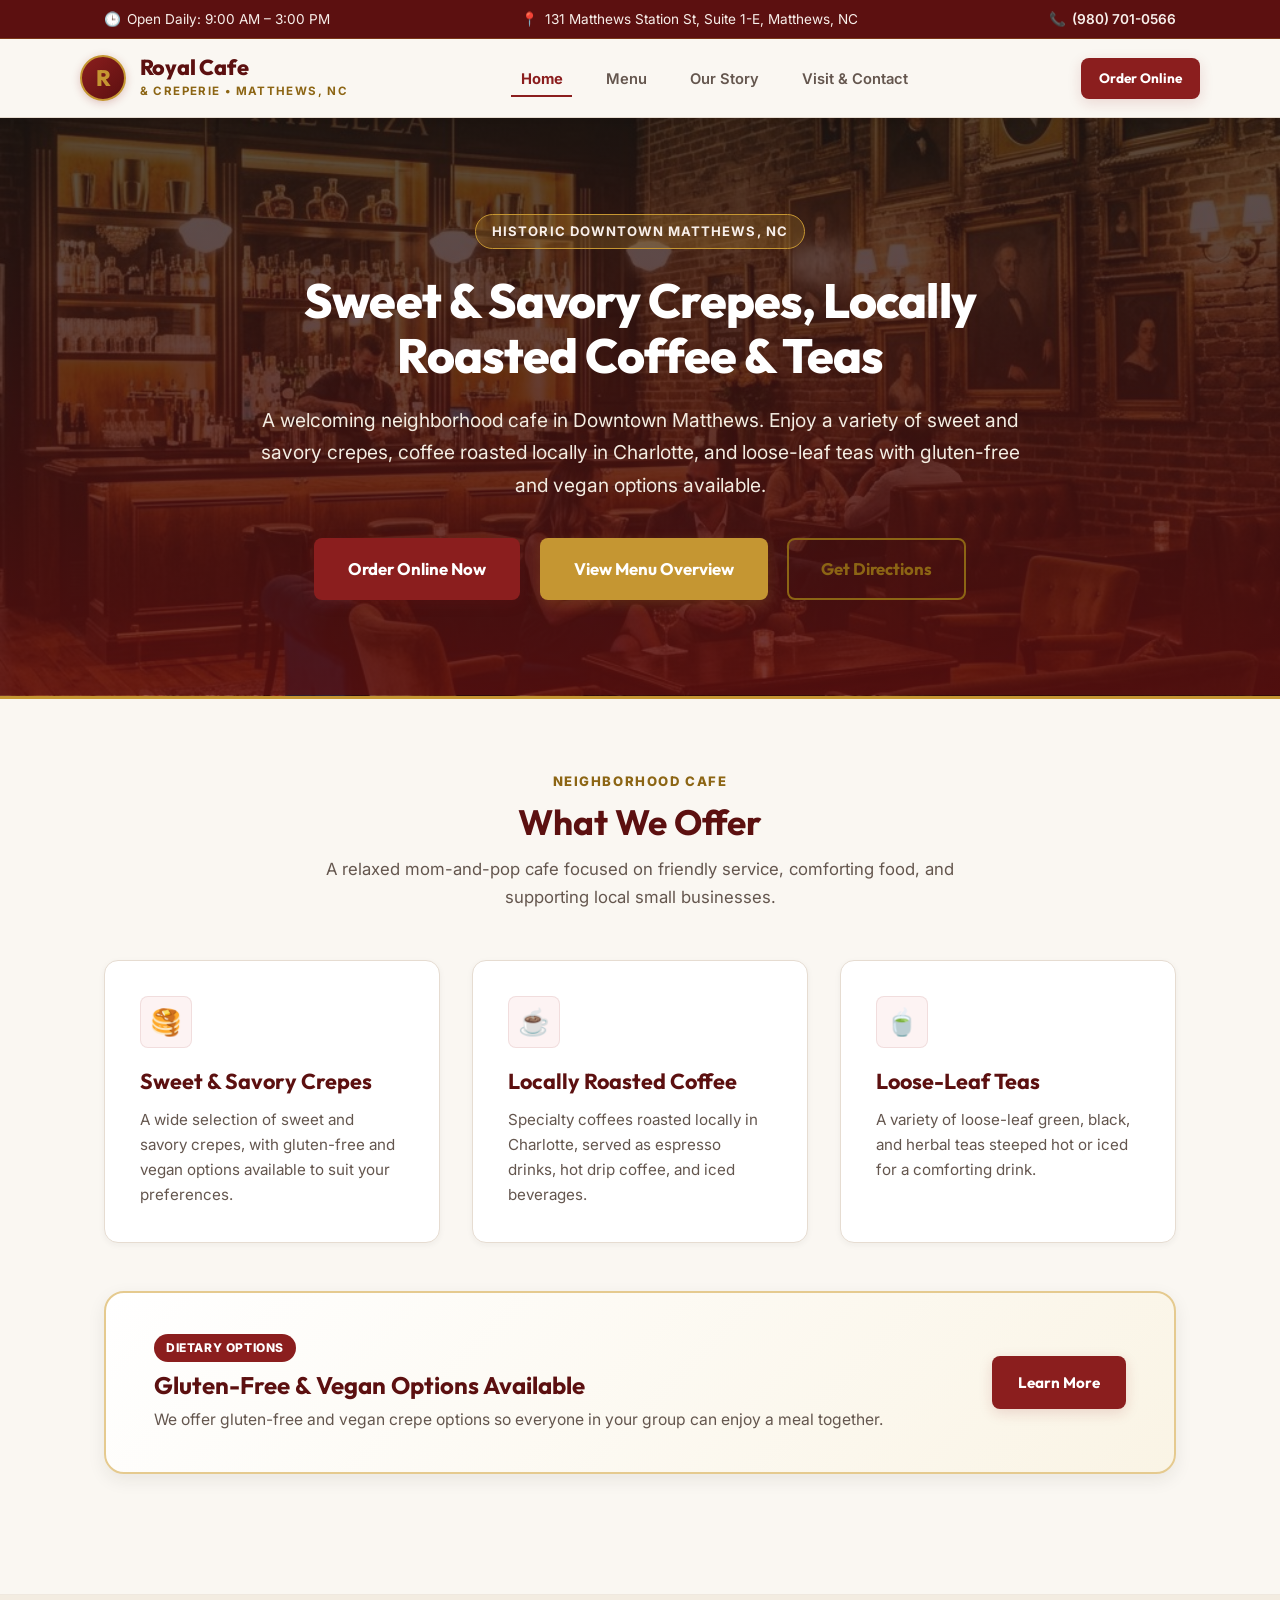
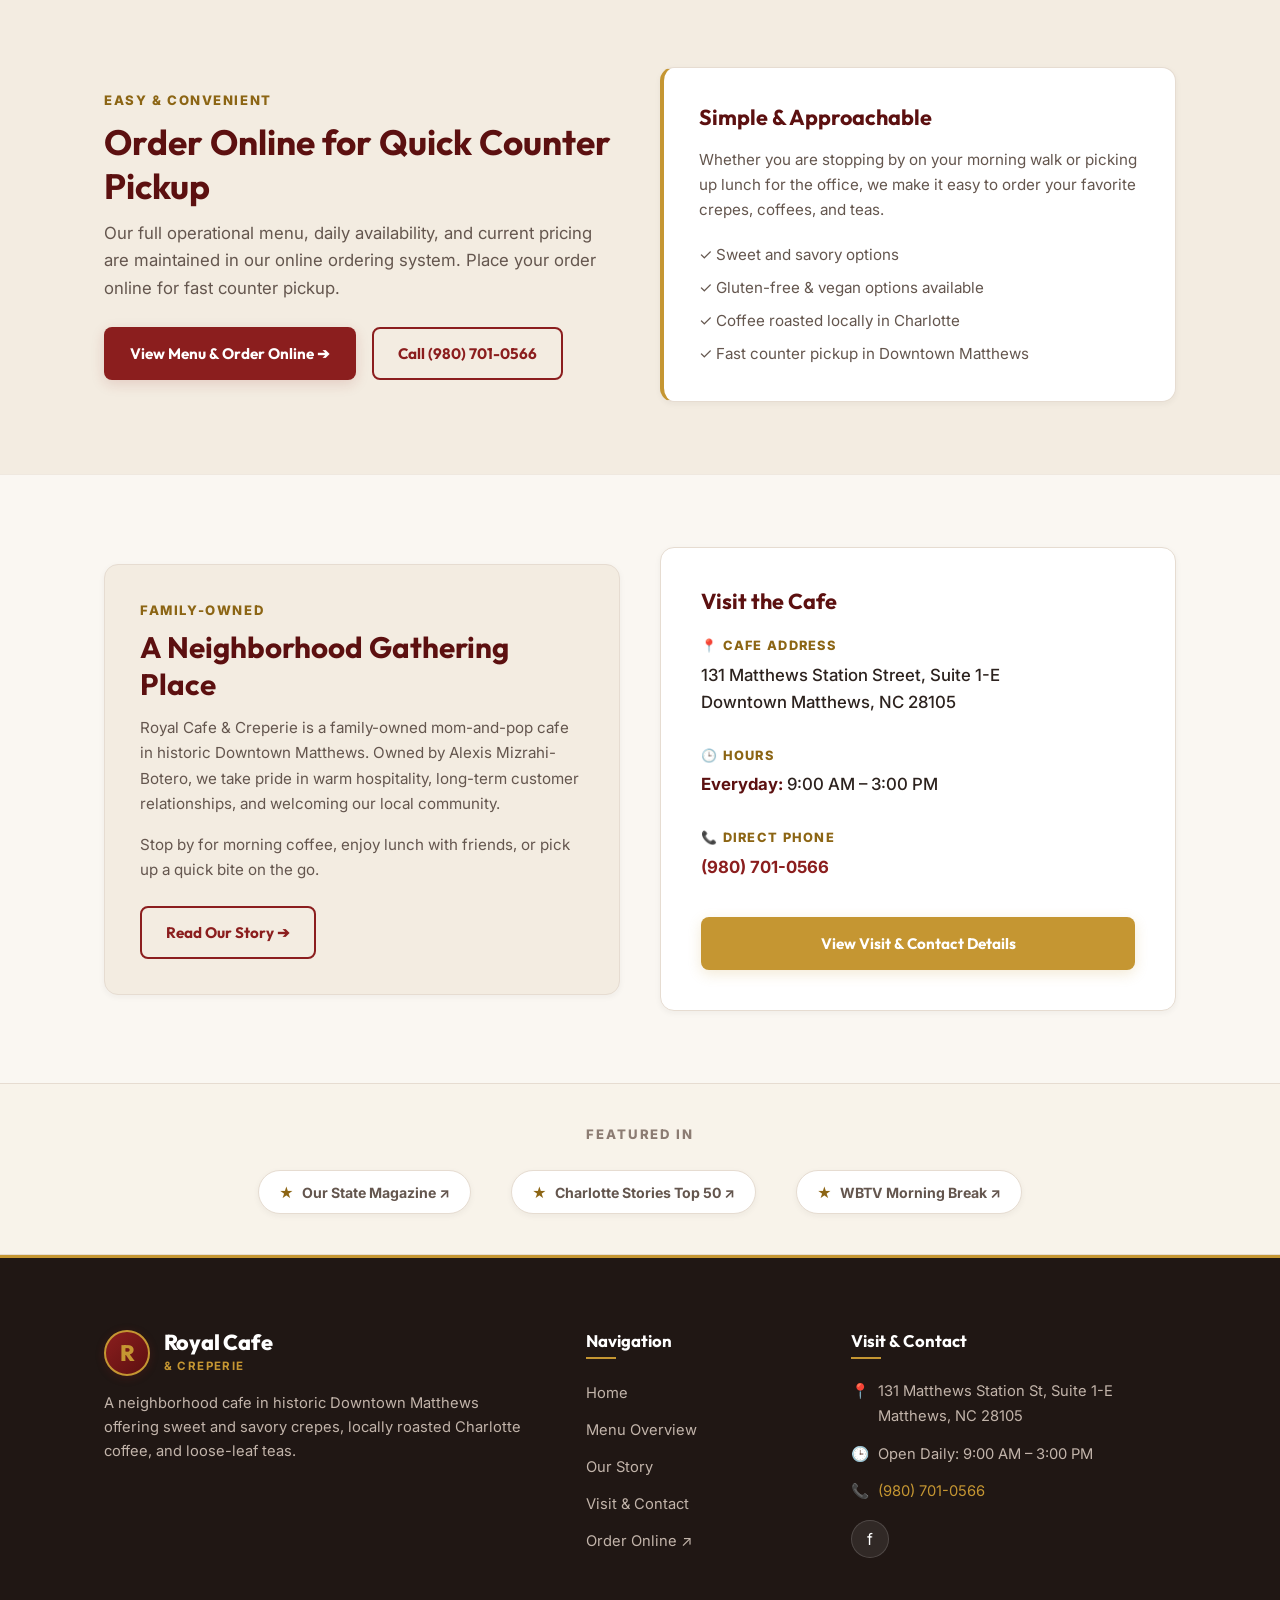
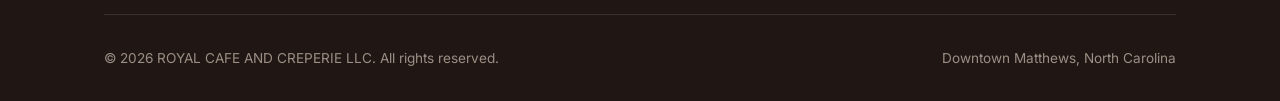
==== commit 919d1e5e: "fix: complete cold start audit corrections - Rewrite menu.html to focus on high-level verified categ" ====
--- a/index.html
+++ b/index.html
@@ -1,16 +1,16 @@
-﻿<!DOCTYPE html>
+<!DOCTYPE html>
 <html lang="en">
 <head>
   <meta charset="UTF-8">
   <meta name="viewport" content="width=device-width, initial-scale=1.0">
-  <title>Royal Cafe & Creperie | Sweet & Savory Crepes in Matthews, NC</title>
-  <meta name="description" content="Welcome to Royal Cafe & Creperie in Downtown Matthews, NC. Enjoy handcrafted sweet & savory crepes, Charlotte-roasted specialty coffee, and loose-leaf teas. Gluten-free and vegan options available.">
+  <title>Royal Cafe & Creperie | Crepes, Coffee & Tea in Matthews, NC</title>
+  <meta name="description" content="Royal Cafe & Creperie in Downtown Matthews, NC. Sweet and savory crepes, locally roasted Charlotte coffee, and loose-leaf teas. Gluten-free and vegan options available.">
   <link rel="canonical" href="https://royalcreperie.com/">
   
   <!-- Open Graph / Facebook -->
   <meta property="og:type" content="restaurant">
-  <meta property="og:title" content="Royal Cafe & Creperie | Sweet & Savory Crepes in Matthews, NC">
-  <meta property="og:description" content="Handcrafted sweet and savory crepes, locally roasted coffee, and loose-leaf teas in historic Downtown Matthews. Gluten-free & vegan options prepared daily.">
+  <meta property="og:title" content="Royal Cafe & Creperie | Crepes, Coffee & Tea in Matthews, NC">
+  <meta property="og:description" content="Sweet and savory crepes, locally roasted Charlotte coffee, and loose-leaf teas in historic Downtown Matthews. Gluten-free and vegan options available.">
   <meta property="og:url" content="https://royalcreperie.com/">
   <meta property="og:site_name" content="Royal Cafe & Creperie">
   <meta property="og:image" content="https://royalcreperie.com/assets/images/hero.jpg">
@@ -18,7 +18,7 @@
   <!-- Twitter Card -->
   <meta name="twitter:card" content="summary_large_image">
   <meta name="twitter:title" content="Royal Cafe & Creperie | Downtown Matthews, NC">
-  <meta name="twitter:description" content="Handcrafted sweet and savory crepes, locally roasted coffee, and loose-leaf teas in Matthews, NC.">
+  <meta name="twitter:description" content="Sweet and savory crepes, locally roasted coffee, and loose-leaf teas in Matthews, NC.">
   <meta name="twitter:image" content="https://royalcreperie.com/assets/images/hero.jpg">
   
   <!-- Favicon & Stylesheet -->
@@ -36,8 +36,7 @@
     "url": "https://royalcreperie.com",
     "telephone": "(980) 701-0566",
     "menu": "https://royalcreperie.smartonlineorder.com",
-    "servesCuisine": ["Crepes", "Cafe", "Coffee", "Tea", "Breakfast", "Brunch"],
-    "priceRange": "$$",
+    "servesCuisine": ["Crepes", "Cafe", "Coffee", "Tea"],
     "address": {
       "@type": "PostalAddress",
       "streetAddress": "131 Matthews Station Street, Suite 1-E",
@@ -45,11 +44,6 @@
       "addressRegion": "NC",
       "postalCode": "28105",
       "addressCountry": "US"
-    },
-    "geo": {
-      "@type": "GeoCoordinates",
-      "latitude": 35.116789,
-      "longitude": -80.719317
     },
     "openingHoursSpecification": [
       {
@@ -60,8 +54,7 @@
       }
     ],
     "sameAs": [
-      "https://www.facebook.com/royal.creperie",
-      "https://twitter.com/royalcreperie"
+      "https://www.facebook.com/royal.creperie"
     ]
   }
   </script>
@@ -122,14 +115,14 @@
       <div class="hero-badge">Historic Downtown Matthews, NC</div>
       <h1 class="hero-title">Sweet & Savory Crepes, Locally Roasted Coffee & Teas</h1>
       <p class="hero-subtitle">
-        Your neighborhood cafe in Downtown Matthews. Scratch-made sweet and savory crepes, Charlotte-roasted specialty coffee, and fine loose-leaf teas prepared fresh daily with dedicated Gluten-Free & Vegan options.
+        A welcoming neighborhood cafe in Downtown Matthews. Enjoy a variety of sweet and savory crepes, coffee roasted locally in Charlotte, and loose-leaf teas with gluten-free and vegan options available.
       </p>
       <div class="hero-ctas">
         <a href="https://royalcreperie.smartonlineorder.com" target="_blank" rel="noopener noreferrer" class="btn btn-primary btn-lg">
           Order Online Now
         </a>
         <a href="menu.html" class="btn btn-gold btn-lg">
-          Explore Menu
+          View Menu Overview
         </a>
         <a href="https://maps.google.com/?q=131+Matthews+Station+Street+Suite+1-E+Matthews+NC+28105" target="_blank" rel="noopener noreferrer" class="btn btn-outline-gold btn-lg">
           Get Directions
@@ -141,42 +134,42 @@
   <!-- Main Content -->
   <main>
 
-    <!-- Three Main Pillars Section -->
+    <!-- Three Main Offerings Section -->
     <section class="section">
       <div class="container">
         <div class="section-header">
-          <span class="section-eyebrow">Crafted With Care</span>
-          <h2 class="section-title">Fresh Flavors Every Morning</h2>
+          <span class="section-eyebrow">Neighborhood Cafe</span>
+          <h2 class="section-title">What We Offer</h2>
           <p class="section-desc">
-            We focus on high-quality ingredients, scratch batters, and comforting recipes that make every breakfast, brunch, and coffee break memorable.
+            A relaxed mom-and-pop cafe focused on friendly service, comforting food, and supporting local small businesses.
           </p>
         </div>
 
         <div class="grid-3">
-          <!-- Pillar 1: Crepes -->
+          <!-- Card 1: Crepes -->
           <div class="card">
             <div class="card-icon">🥞</div>
             <h3 class="card-title">Sweet & Savory Crepes</h3>
             <p class="card-text">
-              From crowd-pleasing dessert crepes with fresh fruit and warm chocolate spreads to hearty savory lunch and breakfast combinations folded fresh to order.
-            </p>
-          </div>
-
-          <!-- Pillar 2: Local Coffee -->
+              A wide selection of sweet and savory crepes, with gluten-free and vegan options available to suit your preferences.
+            </p>
+          </div>
+
+          <!-- Card 2: Local Coffee -->
           <div class="card">
             <div class="card-icon">☕</div>
             <h3 class="card-title">Locally Roasted Coffee</h3>
             <p class="card-text">
-              We proudly serve specialty coffees roasted right here in Charlotte using beans sourced from around the world, handcrafted into espresso, lattes, and drip brews.
-            </p>
-          </div>
-
-          <!-- Pillar 3: Loose Leaf Teas -->
+              Specialty coffees roasted locally in Charlotte, served as espresso drinks, hot drip coffee, and iced beverages.
+            </p>
+          </div>
+
+          <!-- Card 3: Loose Leaf Teas -->
           <div class="card">
             <div class="card-icon">🍵</div>
-            <h3 class="card-title">Fine Loose-Leaf Teas</h3>
+            <h3 class="card-title">Loose-Leaf Teas</h3>
             <p class="card-text">
-              A curated selection of premium loose-leaf green, black, and herbal teas steeped hot or iced for a soothing cafe refreshment.
+              A variety of loose-leaf green, black, and herbal teas steeped hot or iced for a comforting drink.
             </p>
           </div>
         </div>
@@ -184,32 +177,32 @@
         <!-- Dietary Callout Banner -->
         <div class="callout-banner">
           <div>
-            <span class="callout-badge">Dietary Friendly</span>
-            <h3 class="callout-title">Gluten-Free & Vegan Batters Available</h3>
+            <span class="callout-badge">Dietary Options</span>
+            <h3 class="callout-title">Gluten-Free & Vegan Options Available</h3>
             <p class="callout-desc">
-              Everyone deserves to enjoy a delicious crepe! We offer dedicated gluten-free and vegan batter options prepared fresh daily.
+              We offer gluten-free and vegan crepe options so everyone in your group can enjoy a meal together.
             </p>
           </div>
           <a href="menu.html" class="btn btn-primary" style="flex-shrink: 0;">
-            View Dietary Options
+            Learn More
           </a>
         </div>
       </div>
     </section>
 
-    <!-- Fast Order Online Section -->
+    <!-- Ordering Section -->
     <section class="section section-alt">
       <div class="container">
         <div class="grid-2" style="align-items: center;">
           <div>
-            <span class="section-eyebrow">Fast & Convenient</span>
-            <h2 class="section-title">Order Ahead for Quick Counter Pickup</h2>
+            <span class="section-eyebrow">Easy & Convenient</span>
+            <h2 class="section-title">Order Online for Quick Counter Pickup</h2>
             <p class="section-desc" style="margin-bottom: 1.5rem;">
-              Skip the wait during busy mornings and weekend brunch rushes. Place your order directly through our secure Smart Online Order system for hot, fresh pickup right at our front register counter.
+              Our full operational menu, daily availability, and current pricing are maintained in our online ordering system. Place your order online for fast counter pickup.
             </p>
             <div style="display: flex; gap: 1rem; flex-wrap: wrap;">
               <a href="https://royalcreperie.smartonlineorder.com" target="_blank" rel="noopener noreferrer" class="btn btn-primary">
-                Launch Online Ordering ➔
+                View Menu & Order Online ➔
               </a>
               <a href="tel:19807010566" class="btn btn-outline">
                 Call (980) 701-0566
@@ -218,14 +211,15 @@
           </div>
 
           <div class="card" style="border-left: 4px solid var(--color-gold);">
-            <h3 class="card-title" style="margin-bottom: 1rem;">Custom Crepe Creations</h3>
+            <h3 class="card-title" style="margin-bottom: 1rem;">Simple & Approachable</h3>
             <p class="card-text" style="margin-bottom: 1.25rem;">
-              The best part about dining at Royal is that you are the chef! Personalize your meal from our fresh ingredients list and create your own signature sweet or savory crepe recipe.
+              Whether you are stopping by on your morning walk or picking up lunch for the office, we make it easy to order your favorite crepes, coffees, and teas.
             </p>
             <ul style="list-style: none; display: flex; flex-direction: column; gap: 0.5rem; font-size: 0.95rem; color: var(--color-text-muted);">
-              <li>✓ Traditional, Gluten-Free, or Vegan Batter Base</li>
-              <li>✓ Fresh Sliced Fruits & Gourmet Spreads</li>
-              <li>✓ Savory Cheeses, Proteins & Fresh Vegetables</li>
+              <li>✓ Sweet and savory options</li>
+              <li>✓ Gluten-free & vegan options available</li>
+              <li>✓ Coffee roasted locally in Charlotte</li>
+              <li>✓ Fast counter pickup in Downtown Matthews</li>
             </ul>
           </div>
         </div>
@@ -237,13 +231,13 @@
       <div class="container">
         <div class="grid-2" style="align-items: center;">
           <div class="card" style="background-color: var(--color-bg-surface);">
-            <span class="section-eyebrow">Our Roots</span>
-            <h2 class="section-title" style="font-size: 1.85rem;">Family-Owned Hospitality</h2>
+            <span class="section-eyebrow">Family-Owned</span>
+            <h2 class="section-title" style="font-size: 1.85rem;">A Neighborhood Gathering Place</h2>
             <p class="card-text">
-              Founded by mother and daughter Elena and Alexis, Royal Cafe & Creperie was created out of a passion for sharing comfort foods made from scratch with modern American touches and authentic neighborhood warmth.
+              Royal Cafe & Creperie is a family-owned mom-and-pop cafe in historic Downtown Matthews. Owned by Alexis Mizrahi-Botero, we take pride in warm hospitality, long-term customer relationships, and welcoming our local community.
             </p>
             <p class="card-text" style="margin-bottom: 1.5rem;">
-              Whether you are stopping by for a quiet morning espresso, meeting friends for brunch, or picking up treats for the family, our doors are open daily.
+              Stop by for morning coffee, enjoy lunch with friends, or pick up a quick bite on the go.
             </p>
             <a href="about.html" class="btn btn-outline" style="font-weight: 700;">
               Read Our Story ➔
@@ -251,16 +245,16 @@
           </div>
 
           <div class="info-card">
-            <h3 class="card-title" style="margin-bottom: 1.25rem;">Plan Your Visit</h3>
+            <h3 class="card-title" style="margin-bottom: 1.25rem;">Visit the Cafe</h3>
             <div class="info-group">
               <div class="info-label">📍 Cafe Address</div>
               <div class="info-value">
                 131 Matthews Station Street, Suite 1-E<br>
-                Historic Downtown Matthews, NC 28105
+                Downtown Matthews, NC 28105
               </div>
             </div>
             <div class="info-group">
-              <div class="info-label">🕒 Operating Hours</div>
+              <div class="info-label">🕒 Hours</div>
               <div class="info-value">
                 <strong>Everyday:</strong> 9:00 AM – 3:00 PM
               </div>
@@ -272,34 +266,30 @@
               </div>
             </div>
             <a href="contact.html" class="btn btn-gold" style="width: 100%; margin-top: 0.5rem;">
-              View Visit & Directions
+              View Visit & Contact Details
             </a>
           </div>
         </div>
       </div>
     </section>
 
-    <!-- Press & Community Mentions -->
+    <!-- Verified Press Mentions -->
     <section class="press-strip">
       <div class="container">
-        <div class="press-title">Loved By The Charlotte & Matthews Community</div>
+        <div class="press-title">Featured In</div>
         <div class="press-grid">
-          <div class="press-item">
+          <a href="https://www.ourstate.com/royal-cafe-creperie-matthews/" target="_blank" rel="noopener noreferrer" class="press-item">
             <span class="press-item-icon">★</span>
-            <span>Our State Magazine</span>
-          </div>
-          <div class="press-item">
+            <span>Our State Magazine ↗</span>
+          </a>
+          <a href="https://www.charlottestories.com/top-50-places-eat-charlotte/" target="_blank" rel="noopener noreferrer" class="press-item">
             <span class="press-item-icon">★</span>
-            <span>Charlotte Stories Top 50</span>
-          </div>
-          <div class="press-item">
+            <span>Charlotte Stories Top 50 ↗</span>
+          </a>
+          <a href="https://www.wbtv.com/story/34983991/recipe-bavarian-cream-crepes-from-royal-cafe-and-creperie" target="_blank" rel="noopener noreferrer" class="press-item">
             <span class="press-item-icon">★</span>
-            <span>WBTV Morning Break</span>
-          </div>
-          <div class="press-item">
-            <span class="press-item-icon">★</span>
-            <span>Wilson's World WCCB</span>
-          </div>
+            <span>WBTV Morning Break ↗</span>
+          </a>
         </div>
       </div>
     </section>
@@ -309,7 +299,7 @@
   <!-- Site Footer -->
   <footer class="site-footer">
     <div class="container">
-      <div class="footer-grid">
+      <div class="footer-grid" style="grid-template-columns: 2fr 1fr 1.5fr;">
         <div class="footer-brand">
           <div class="brand-link" style="color: #FFFFFF;">
             <div class="brand-crest">R</div>
@@ -319,39 +309,30 @@
             </div>
           </div>
           <p>
-            Historic Downtown Matthews' welcoming home for handcrafted sweet and savory crepes, locally roasted Charlotte coffees, and fine loose-leaf teas.
+            A neighborhood cafe in historic Downtown Matthews offering sweet and savory crepes, locally roasted Charlotte coffee, and loose-leaf teas.
           </p>
         </div>
 
         <div class="footer-col">
-          <h4>Explore</h4>
+          <h4>Navigation</h4>
           <ul class="footer-links">
             <li><a href="index.html">Home</a></li>
-            <li><a href="menu.html">Cafe Menu</a></li>
+            <li><a href="menu.html">Menu Overview</a></li>
             <li><a href="about.html">Our Story</a></li>
             <li><a href="contact.html">Visit & Contact</a></li>
+            <li><a href="https://royalcreperie.smartonlineorder.com" target="_blank" rel="noopener noreferrer">Order Online ↗</a></li>
           </ul>
         </div>
 
         <div class="footer-col">
-          <h4>Ordering</h4>
-          <ul class="footer-links">
-            <li><a href="https://royalcreperie.smartonlineorder.com" target="_blank" rel="noopener noreferrer">Smart Online Order</a></li>
-            <li><a href="menu.html">Gluten-Free & Vegan</a></li>
-            <li><a href="contact.html">Counter Pickup Info</a></li>
-            <li><a href="contact.html">Catering Inquiries</a></li>
-          </ul>
-        </div>
-
-        <div class="footer-col">
-          <h4>Visit Us</h4>
+          <h4>Visit & Contact</h4>
           <div class="footer-info-item">
             <span>📍</span>
             <span>131 Matthews Station St, Suite 1-E<br>Matthews, NC 28105</span>
           </div>
           <div class="footer-info-item">
             <span>🕒</span>
-            <span>Open Daily: 9am – 3pm</span>
+            <span>Open Daily: 9:00 AM – 3:00 PM</span>
           </div>
           <div class="footer-info-item">
             <span>📞</span>
@@ -359,7 +340,6 @@
           </div>
           <div class="footer-social">
             <a href="https://www.facebook.com/royal.creperie" target="_blank" rel="noopener noreferrer" class="social-btn" aria-label="Facebook">f</a>
-            <a href="https://twitter.com/royalcreperie" target="_blank" rel="noopener noreferrer" class="social-btn" aria-label="Twitter">𝕏</a>
           </div>
         </div>
       </div>
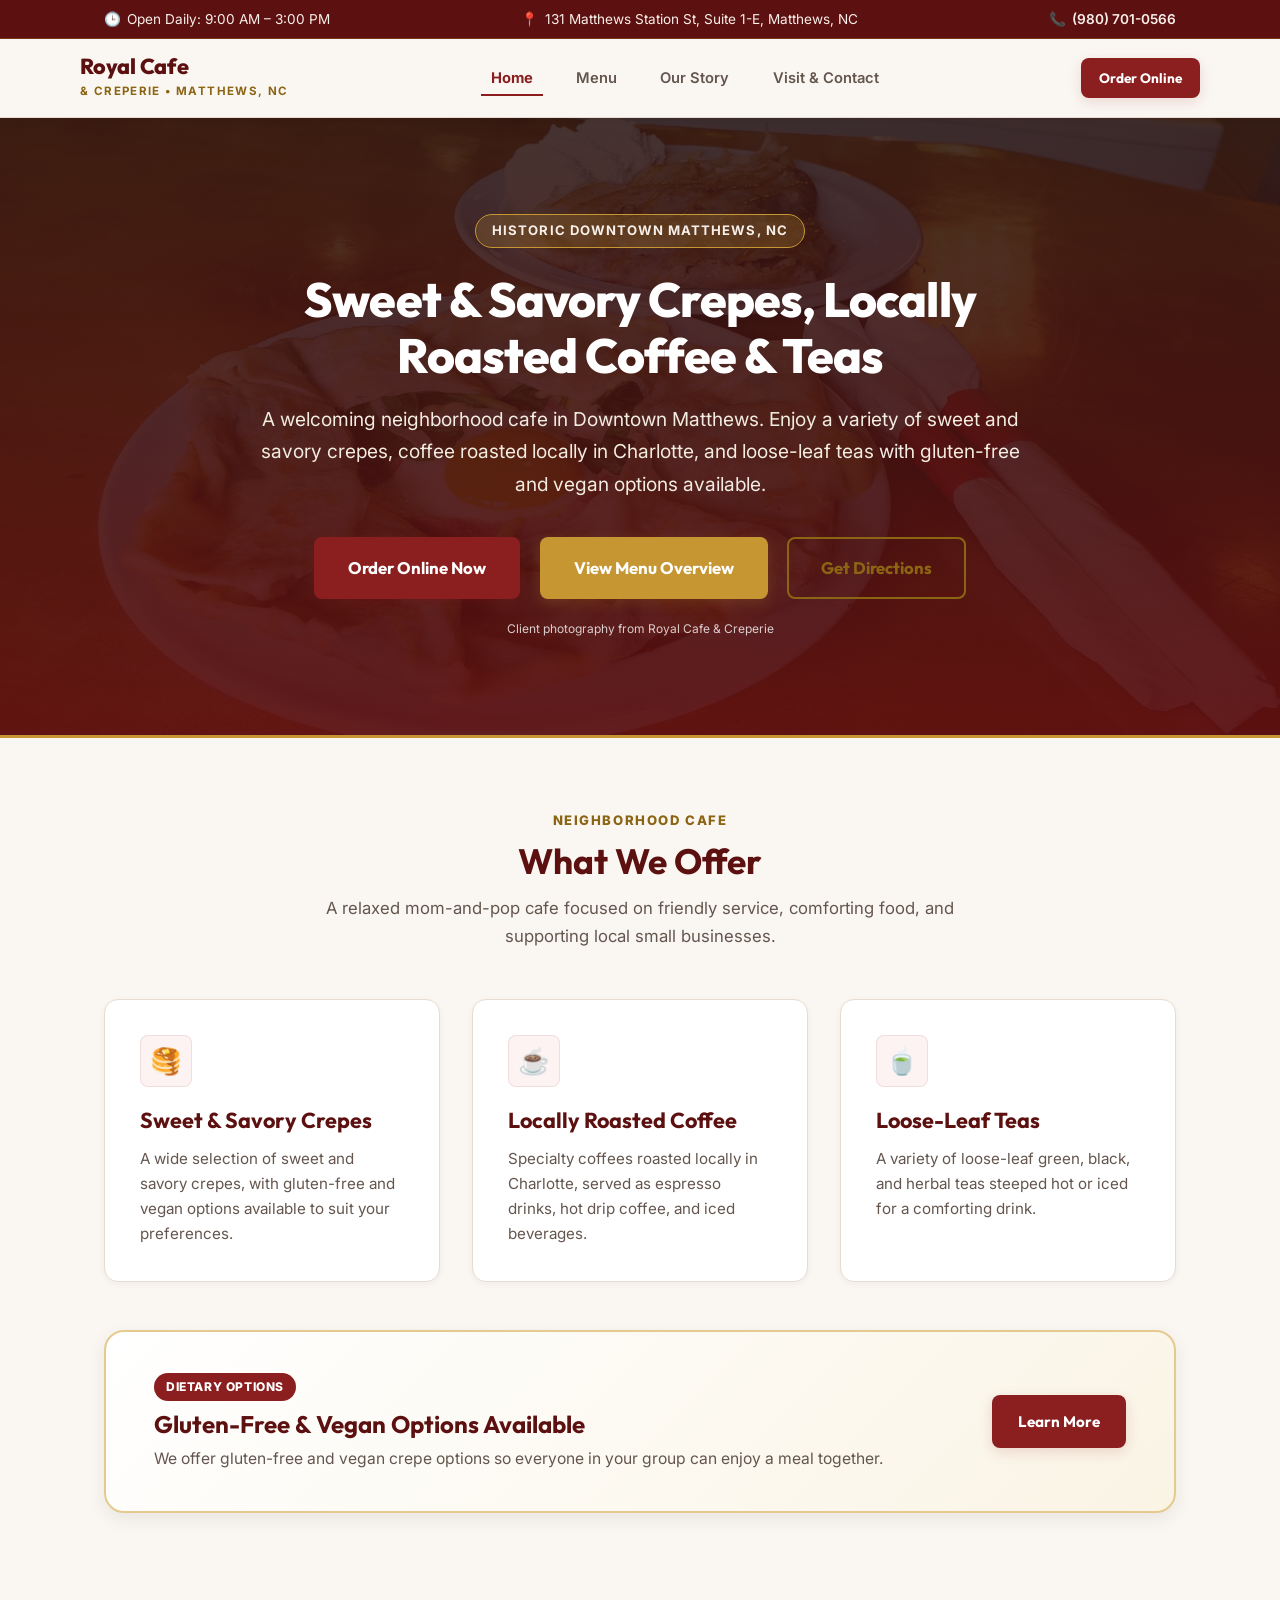
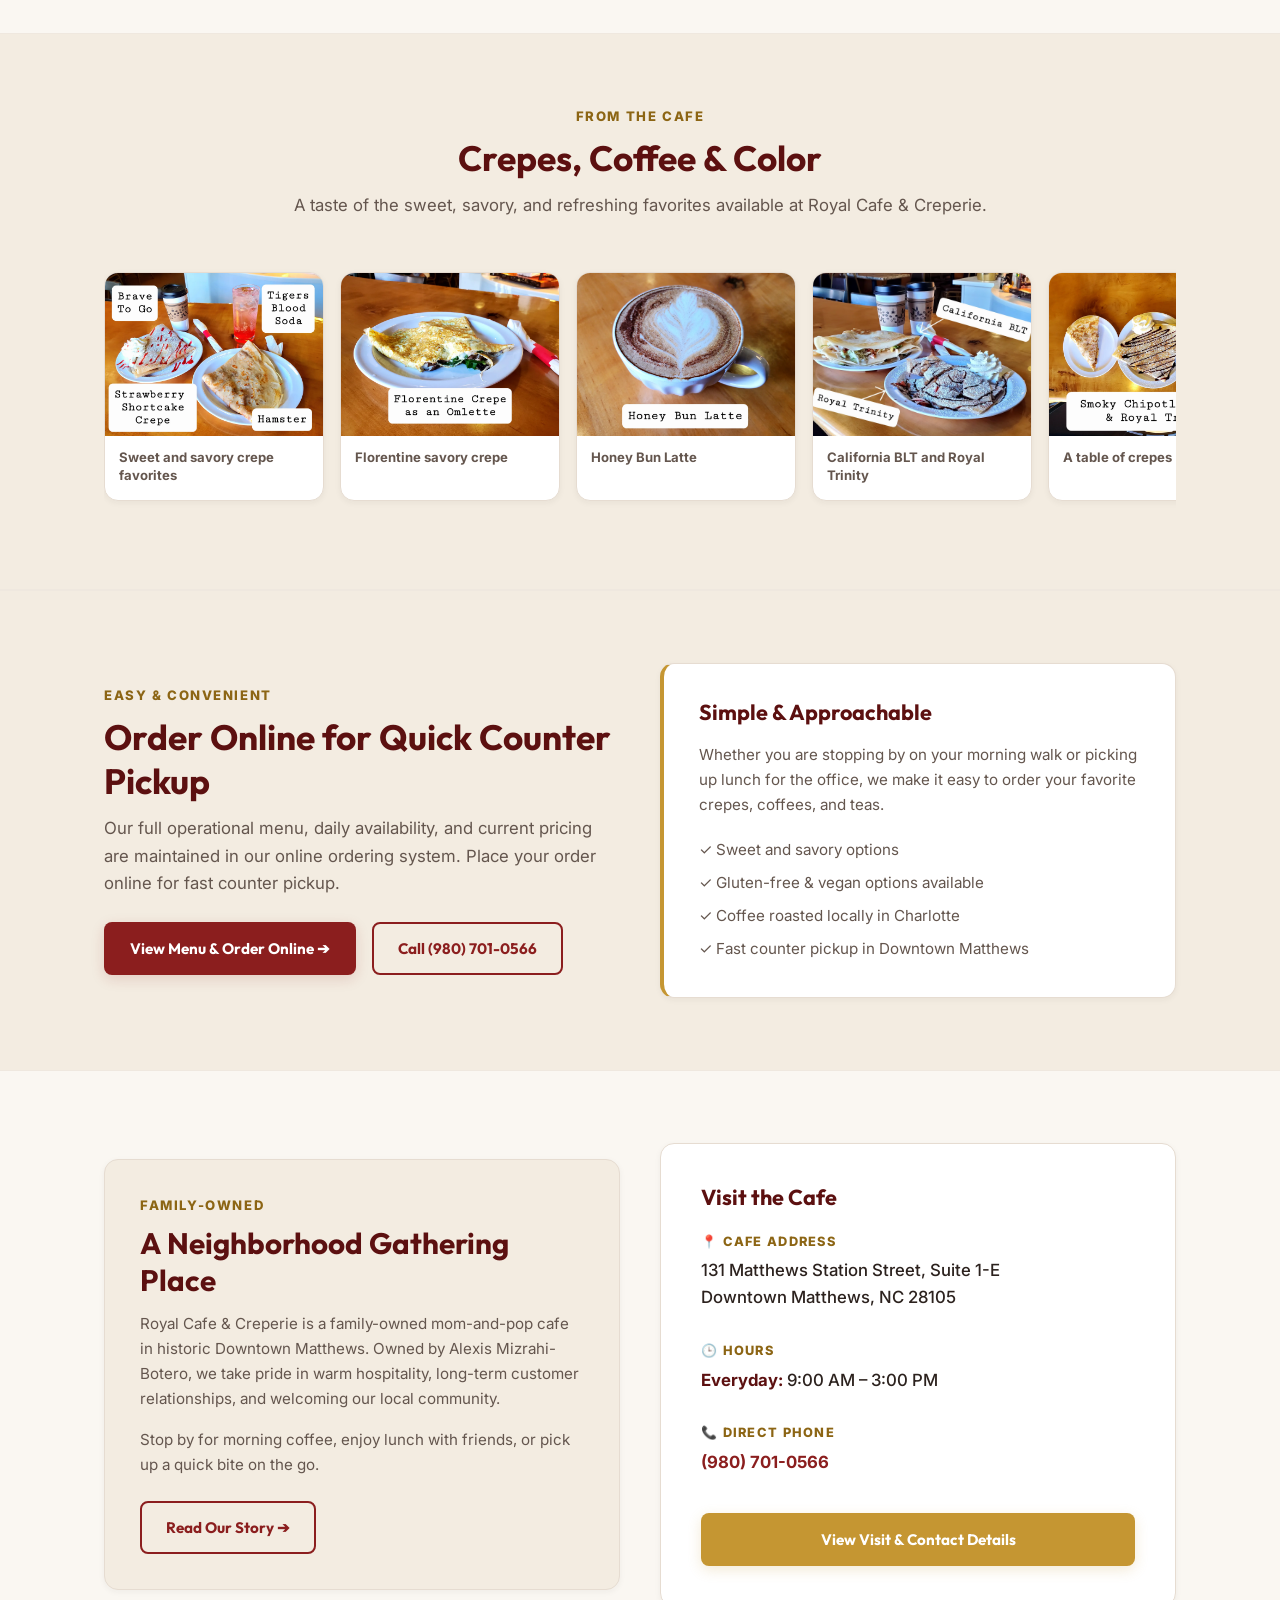
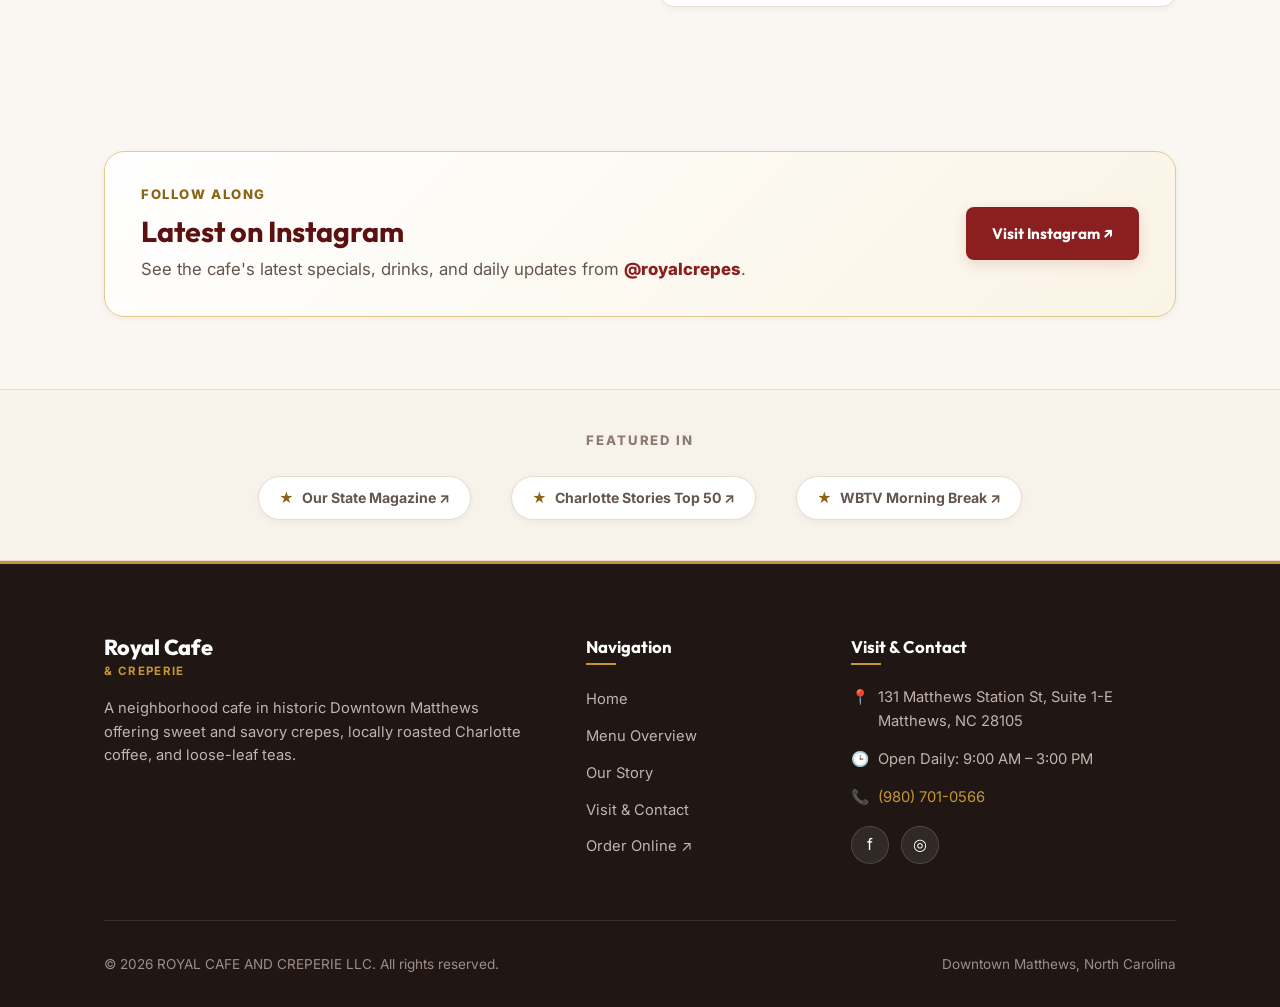
==== commit c9aca245: "feat: add Royal Cafe client media and contact updates" ====
--- a/index.html
+++ b/index.html
@@ -13,13 +13,13 @@
   <meta property="og:description" content="Sweet and savory crepes, locally roasted Charlotte coffee, and loose-leaf teas in historic Downtown Matthews. Gluten-free and vegan options available.">
   <meta property="og:url" content="https://royalcreperie.com/">
   <meta property="og:site_name" content="Royal Cafe & Creperie">
-  <meta property="og:image" content="https://royalcreperie.com/assets/images/hero.jpg">
+  <meta property="og:image" content="https://royalcreperie.com/assets/images/client/hero-crepes.jpg">
   
   <!-- Twitter Card -->
   <meta name="twitter:card" content="summary_large_image">
   <meta name="twitter:title" content="Royal Cafe & Creperie | Downtown Matthews, NC">
   <meta name="twitter:description" content="Sweet and savory crepes, locally roasted coffee, and loose-leaf teas in Matthews, NC.">
-  <meta name="twitter:image" content="https://royalcreperie.com/assets/images/hero.jpg">
+  <meta name="twitter:image" content="https://royalcreperie.com/assets/images/client/hero-crepes.jpg">
   
   <!-- Favicon & Stylesheet -->
   <link rel="icon" type="image/svg+xml" href="assets/images/favicon.svg">
@@ -32,7 +32,7 @@
     "@type": "Restaurant",
     "name": "Royal Cafe & Creperie",
     "legalName": "ROYAL CAFE AND CREPERIE LLC",
-    "image": "https://royalcreperie.com/assets/images/hero.jpg",
+    "image": "https://royalcreperie.com/assets/images/client/hero-crepes.jpg",
     "url": "https://royalcreperie.com",
     "telephone": "(980) 701-0566",
     "menu": "https://royalcreperie.smartonlineorder.com",
@@ -54,7 +54,8 @@
       }
     ],
     "sameAs": [
-      "https://www.facebook.com/royal.creperie"
+      "https://www.facebook.com/p/Royal-Cafe-Creperie-100063472723152/",
+      "https://www.instagram.com/royalcrepes"
     ]
   }
   </script>
@@ -83,7 +84,6 @@
   <header class="site-header">
     <div class="container nav-container">
       <a href="index.html" class="brand-link" aria-label="Royal Cafe & Creperie Home">
-        <div class="brand-crest">R</div>
         <div class="brand-info">
           <span class="brand-title">Royal Cafe</span>
           <span class="brand-tagline">& Creperie • Matthews, NC</span>
@@ -111,6 +111,7 @@
 
   <!-- Hero Section -->
   <section class="hero-section">
+    <img class="hero-image" src="assets/images/client/savory-crepes.webp" width="1600" height="1200" alt="Savory crepes with egg, greens, and ham served at Royal Cafe & Creperie" loading="eager" fetchpriority="high" decoding="async">
     <div class="container hero-content">
       <div class="hero-badge">Historic Downtown Matthews, NC</div>
       <h1 class="hero-title">Sweet & Savory Crepes, Locally Roasted Coffee & Teas</h1>
@@ -128,6 +129,7 @@
           Get Directions
         </a>
       </div>
+      <span class="hero-photo-credit">Client photography from Royal Cafe & Creperie</span>
     </div>
   </section>
 
@@ -186,6 +188,43 @@
           <a href="menu.html" class="btn btn-primary" style="flex-shrink: 0;">
             Learn More
           </a>
+        </div>
+      </div>
+    </section>
+
+    <!-- Client Photo Strip -->
+    <section class="section section-alt" aria-labelledby="photo-strip-title">
+      <div class="container">
+        <div class="section-header">
+          <span class="section-eyebrow">From the Cafe</span>
+          <h2 id="photo-strip-title" class="section-title">Crepes, Coffee & Color</h2>
+          <p class="section-desc">A taste of the sweet, savory, and refreshing favorites available at Royal Cafe & Creperie.</p>
+        </div>
+        <div class="photo-strip">
+          <figure class="photo-card">
+            <img src="assets/images/client/crepes-sampler.webp" width="1600" height="1200" loading="lazy" decoding="async" alt="A selection of sweet and savory crepes with coffee and soda">
+            <figcaption>Sweet and savory crepe favorites</figcaption>
+          </figure>
+          <figure class="photo-card">
+            <img src="assets/images/client/florentine-crepe.webp" width="1600" height="1200" loading="lazy" decoding="async" alt="Florentine crepe filled with greens and mushrooms">
+            <figcaption>Florentine savory crepe</figcaption>
+          </figure>
+          <figure class="photo-card">
+            <img src="assets/images/client/honey-bun-latte.webp" width="1600" height="1200" loading="lazy" decoding="async" alt="Honey Bun Latte with latte art on a wooden cafe table">
+            <figcaption>Honey Bun Latte</figcaption>
+          </figure>
+          <figure class="photo-card">
+            <img src="assets/images/client/california-blt-and-royal-trinity.webp" width="1600" height="900" loading="lazy" decoding="async" alt="California BLT crepe and Royal Trinity dessert crepe with coffee">
+            <figcaption>California BLT and Royal Trinity</figcaption>
+          </figure>
+          <figure class="photo-card">
+            <img src="assets/images/client/crepe-trio.webp" width="1600" height="1200" loading="lazy" decoding="async" alt="Three crepes arranged on plates for sharing">
+            <figcaption>A table of crepes</figcaption>
+          </figure>
+          <figure class="photo-card">
+            <img src="assets/images/client/pistachio-latte-and-peach-lemonade.webp" width="1600" height="1199" loading="lazy" decoding="async" alt="Iced pistachio latte and peach lemonade">
+            <figcaption>Iced pistachio latte and peach lemonade</figcaption>
+          </figure>
         </div>
       </div>
     </section>
@@ -273,6 +312,20 @@
       </div>
     </section>
 
+    <!-- Instagram Profile Section -->
+    <section class="section" aria-labelledby="instagram-title">
+      <div class="container">
+        <div class="instagram-card">
+          <div>
+            <span class="section-eyebrow">Follow Along</span>
+            <h2 id="instagram-title" class="section-title" style="font-size: 1.8rem; margin-bottom: 0.45rem;">Latest on Instagram</h2>
+            <p class="section-desc" style="margin: 0;">See the cafe's latest specials, drinks, and daily updates from <span class="instagram-handle">@royalcrepes</span>.</p>
+          </div>
+          <a href="https://www.instagram.com/royalcrepes" target="_blank" rel="noopener noreferrer" class="btn btn-primary">Visit Instagram ↗</a>
+        </div>
+      </div>
+    </section>
+
     <!-- Verified Press Mentions -->
     <section class="press-strip">
       <div class="container">
@@ -302,7 +355,6 @@
       <div class="footer-grid" style="grid-template-columns: 2fr 1fr 1.5fr;">
         <div class="footer-brand">
           <div class="brand-link" style="color: #FFFFFF;">
-            <div class="brand-crest">R</div>
             <div class="brand-info">
               <span class="brand-title">Royal Cafe</span>
               <span class="brand-tagline" style="color: var(--color-gold);">& Creperie</span>
@@ -339,7 +391,8 @@
             <a href="tel:19807010566" style="color: var(--color-gold);">(980) 701-0566</a>
           </div>
           <div class="footer-social">
-            <a href="https://www.facebook.com/royal.creperie" target="_blank" rel="noopener noreferrer" class="social-btn" aria-label="Facebook">f</a>
+            <a href="https://www.facebook.com/p/Royal-Cafe-Creperie-100063472723152/" target="_blank" rel="noopener noreferrer" class="social-btn" aria-label="Facebook">f</a>
+            <a href="https://www.instagram.com/royalcrepes" target="_blank" rel="noopener noreferrer" class="social-btn" aria-label="Instagram">◎</a>
           </div>
         </div>
       </div>
--- a/assets/css/styles.css
+++ b/assets/css/styles.css
@@ -170,26 +170,9 @@
 .brand-link {
   display: flex;
   align-items: center;
-  gap: 0.85rem;
+  gap: 0;
   color: var(--color-text);
   text-decoration: none;
-}
-
-.brand-crest {
-  width: 46px;
-  height: 46px;
-  border-radius: 50%;
-  background: linear-gradient(135deg, var(--color-red) 0%, var(--color-red-dark) 100%);
-  border: 2px solid var(--color-gold);
-  display: flex;
-  align-items: center;
-  justify-content: center;
-  color: var(--color-gold);
-  font-family: var(--font-heading);
-  font-size: 1.4rem;
-  font-weight: 800;
-  box-shadow: 0 2px 8px rgba(139, 30, 30, 0.25);
-  flex-shrink: 0;
 }
 
 .brand-info {
@@ -343,13 +326,36 @@
 .hero-section {
   position: relative;
   background-color: var(--color-red-dark);
-  background-image: linear-gradient(180deg, rgba(32, 23, 20, 0.75) 0%, rgba(92, 16, 16, 0.85) 100%), url('../images/hero.jpg');
   background-size: cover;
   background-position: center;
   color: var(--color-text-white);
   padding: 6rem 0;
   text-align: center;
   border-bottom: 3px solid var(--color-gold);
+  overflow: hidden;
+}
+
+.hero-image {
+  position: absolute;
+  inset: 0;
+  width: 100%;
+  height: 100%;
+  object-fit: cover;
+  object-position: center 58%;
+  opacity: 0.45;
+}
+
+.hero-section::after {
+  content: '';
+  position: absolute;
+  inset: 0;
+  background: linear-gradient(180deg, rgba(32, 23, 20, 0.72) 0%, rgba(92, 16, 16, 0.88) 100%);
+  pointer-events: none;
+}
+
+.hero-content {
+  position: relative;
+  z-index: 1;
 }
 
 .hero-content {
@@ -398,6 +404,121 @@
   flex-wrap: wrap;
 }
 
+/* Client photography */
+.photo-strip {
+  display: grid;
+  grid-auto-flow: column;
+  grid-auto-columns: minmax(220px, 28%);
+  gap: 1rem;
+  overflow-x: auto;
+  padding: 0.25rem 0 1rem;
+  scroll-snap-type: x proximity;
+  scrollbar-color: var(--color-gold) var(--color-bg-surface);
+}
+
+.photo-card {
+  min-width: 0;
+  margin: 0;
+  background: var(--color-bg-card);
+  border: 1px solid var(--color-border);
+  border-radius: var(--radius-md);
+  overflow: hidden;
+  box-shadow: var(--shadow-sm);
+  scroll-snap-align: start;
+}
+
+.photo-card img {
+  display: block;
+  width: 100%;
+  aspect-ratio: 4 / 3;
+  object-fit: cover;
+}
+
+.photo-card figcaption {
+  padding: 0.8rem 0.9rem 0.95rem;
+  color: var(--color-text-muted);
+  font-size: 0.82rem;
+  font-weight: 700;
+  line-height: 1.35;
+}
+
+.photo-grid {
+  display: grid;
+  grid-template-columns: repeat(auto-fit, minmax(230px, 1fr));
+  gap: 1.25rem;
+}
+
+.photo-grid .photo-card img {
+  aspect-ratio: 4 / 3;
+}
+
+.hero-photo-credit {
+  position: relative;
+  z-index: 1;
+  display: block;
+  margin-top: 1.25rem;
+  color: rgba(255, 255, 255, 0.78);
+  font-size: 0.75rem;
+}
+
+.menu-poster {
+  display: grid;
+  grid-template-columns: minmax(0, 1.15fr) minmax(260px, 0.85fr);
+  align-items: center;
+  gap: 2rem;
+  margin: 3.5rem 0;
+  padding: 2rem;
+  background: var(--color-bg-surface);
+  border: 1px solid var(--color-border);
+  border-radius: var(--radius-lg);
+  box-shadow: var(--shadow-sm);
+}
+
+.menu-poster figure {
+  margin: 0;
+}
+
+.menu-poster img {
+  display: block;
+  width: 100%;
+  max-height: 620px;
+  object-fit: contain;
+  border-radius: var(--radius-sm);
+  background: #FFFFFF;
+}
+
+.menu-poster figcaption {
+  margin-top: 0.65rem;
+  color: var(--color-text-soft);
+  font-size: 0.82rem;
+  text-align: center;
+}
+
+.instagram-card {
+  display: grid;
+  grid-template-columns: minmax(0, 1fr) auto;
+  align-items: center;
+  gap: 1.5rem;
+  padding: 2rem 2.25rem;
+  background: linear-gradient(135deg, var(--color-bg-card) 0%, var(--color-gold-light) 100%);
+  border: 1px solid var(--color-gold-border);
+  border-radius: var(--radius-lg);
+  box-shadow: var(--shadow-sm);
+}
+
+.instagram-handle {
+  color: var(--color-red);
+  font-weight: 800;
+}
+
+.map-frame {
+  width: 100%;
+  min-height: 340px;
+  border: 0;
+  border-radius: var(--radius-md);
+  box-shadow: var(--shadow-sm);
+}
+
 /* Page Header (Subpages) */
 .page-header {
   background-color: var(--color-bg-surface);
@@ -817,30 +938,6 @@
 textarea.form-control {
   resize: vertical;
   min-height: 120px;
-}
-
-/* Pending Placeholder Notice */
-.client-placeholder-card {
-  background-color: var(--color-bg-surface);
-  border: 1.5px dashed var(--color-gold-border);
-  border-radius: var(--radius-md);
-  padding: 2rem;
-  margin: 2rem 0;
-  text-align: left;
-}
-
-.placeholder-badge {
-  display: inline-block;
-  background-color: var(--color-gold-light);
-  border: 1px solid var(--color-gold);
-  color: var(--color-gold-dark);
-  font-size: 0.75rem;
-  font-weight: 800;
-  letter-spacing: 0.08em;
-  text-transform: uppercase;
-  padding: 0.2rem 0.6rem;
-  border-radius: var(--radius-sm);
-  margin-bottom: 0.75rem;
 }
 
 /* Site Footer */
@@ -1022,4 +1119,14 @@
     flex-direction: column;
     text-align: center;
   }
-}+  .photo-strip {
+    grid-auto-columns: minmax(240px, 78%);
+  }
+  .menu-poster,
+  .instagram-card {
+    grid-template-columns: 1fr;
+  }
+  .map-frame {
+    min-height: 280px;
+  }
+}
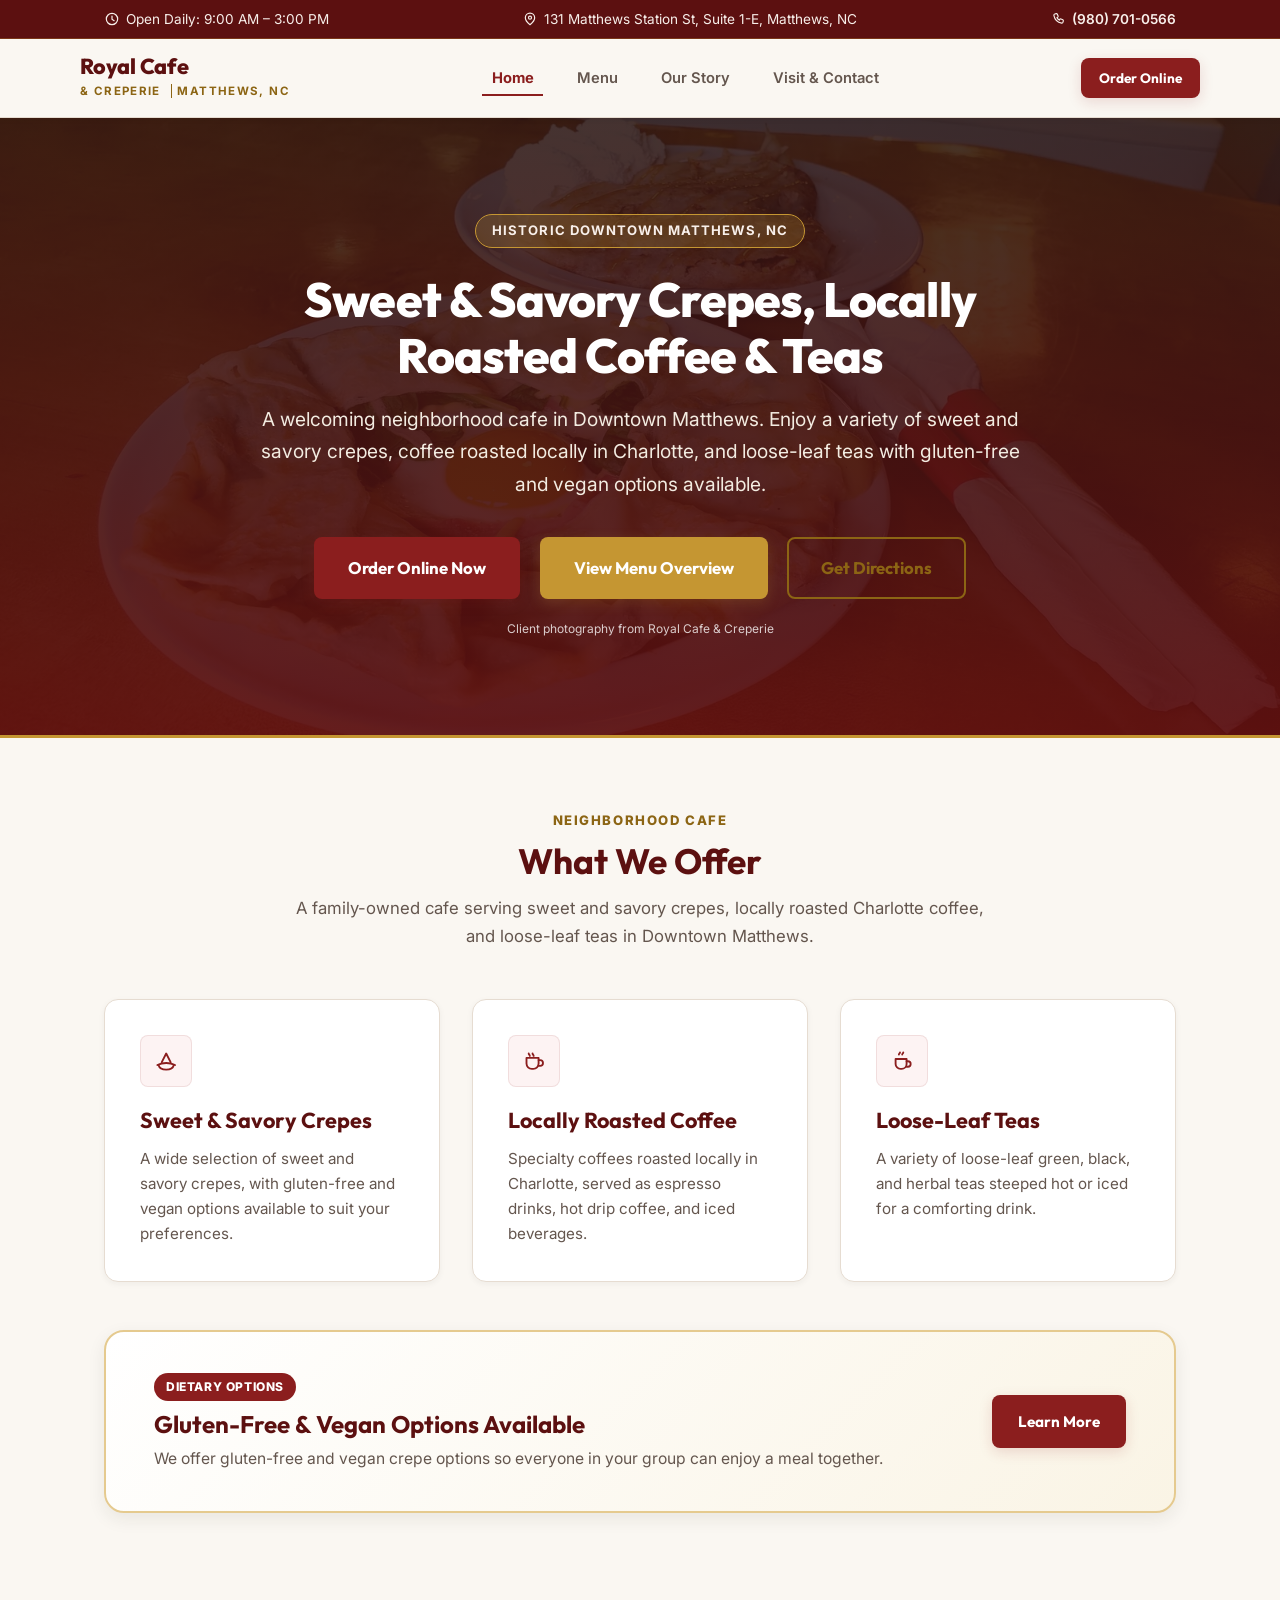
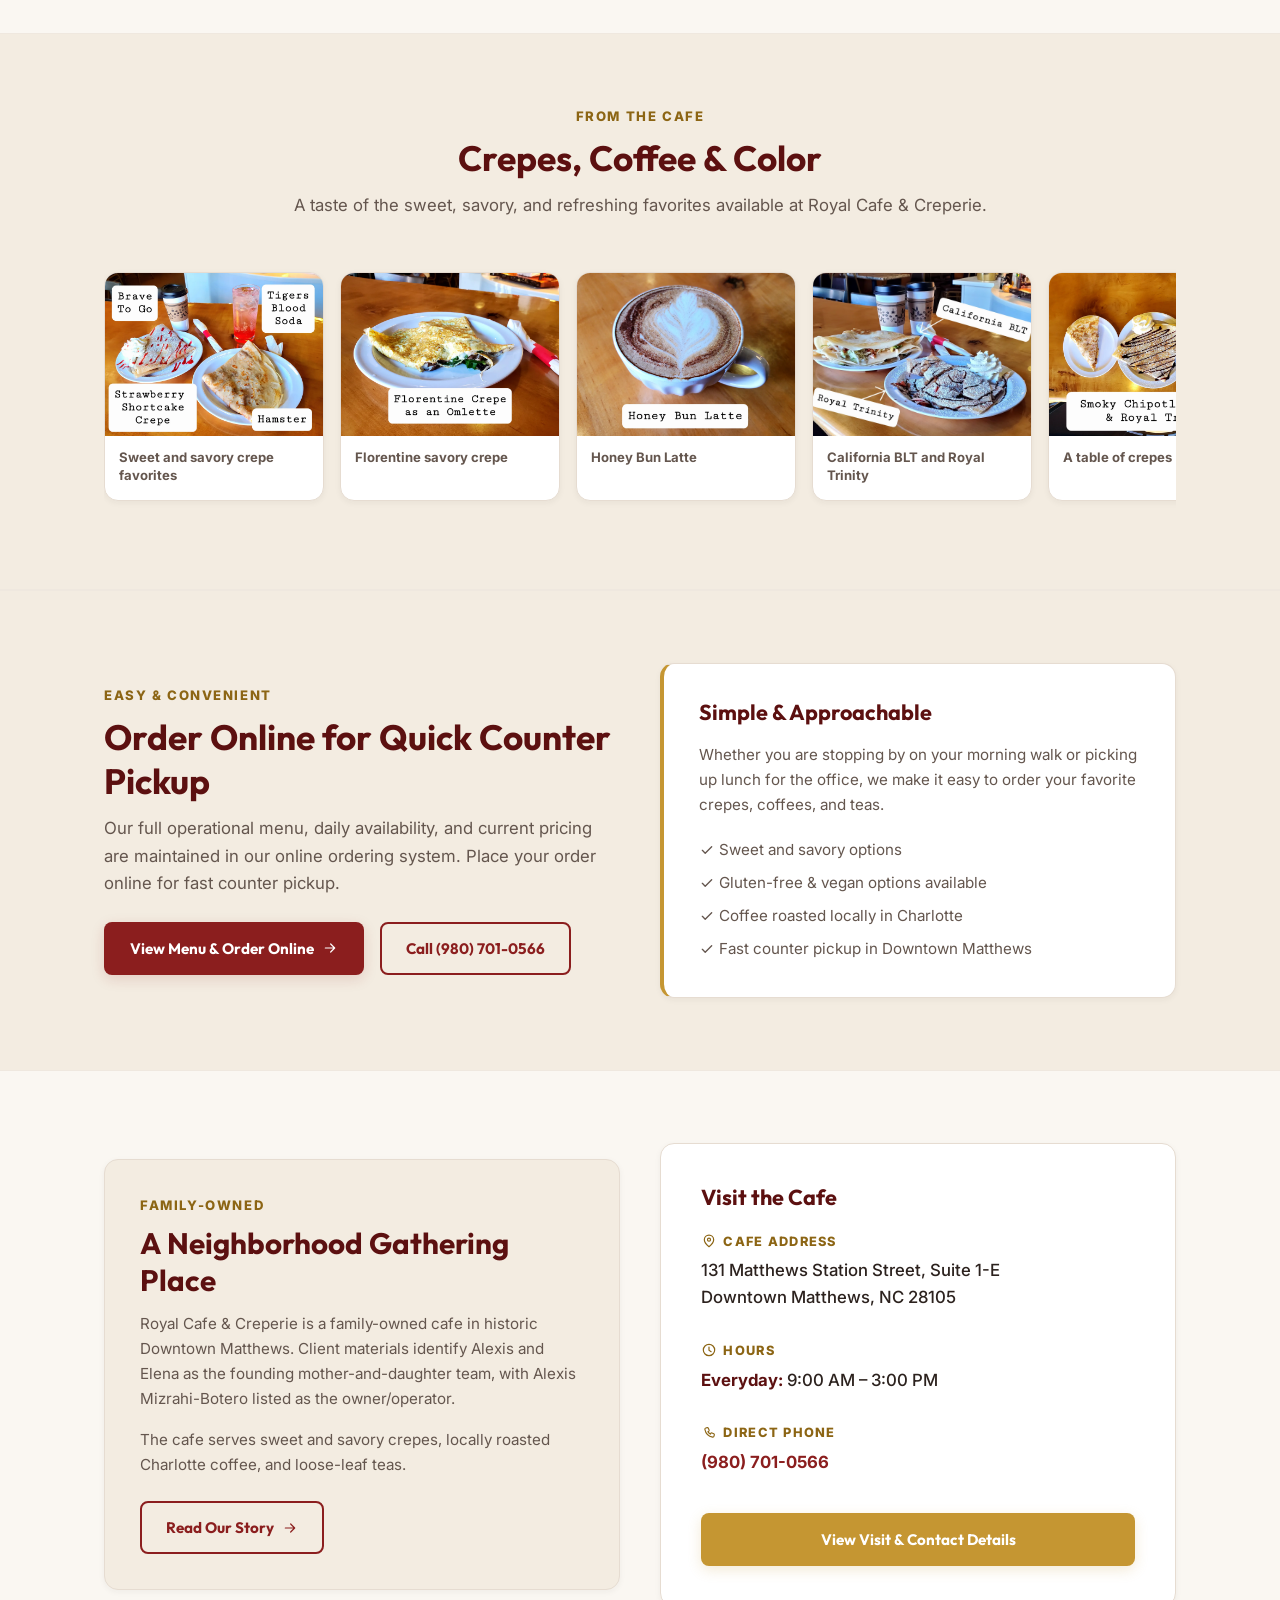
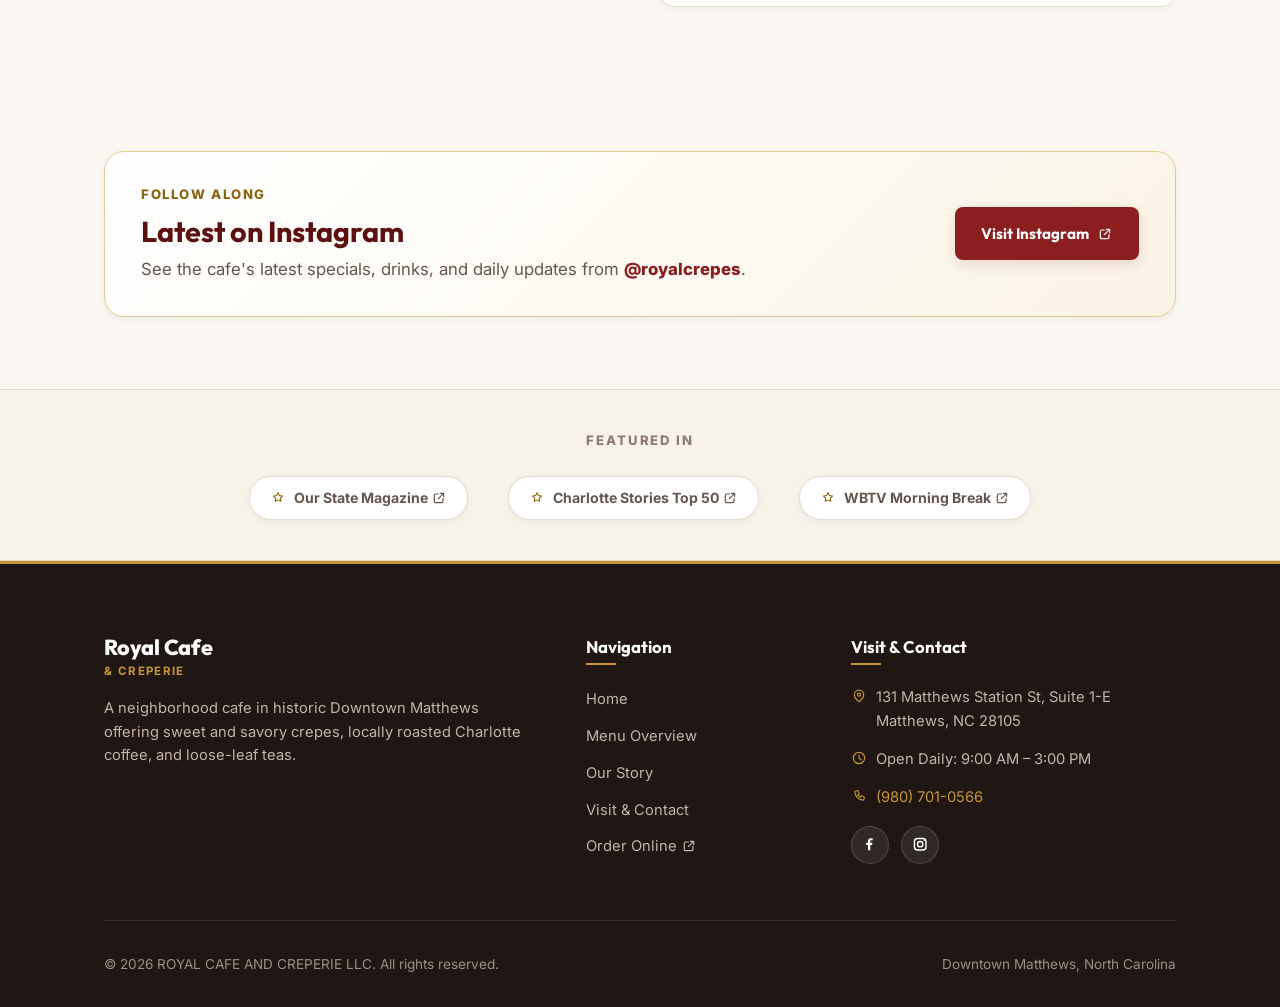
==== commit ffc72960: "feat: complete Royal Cafe Level 1B website experience" ====
--- a/index.html
+++ b/index.html
@@ -60,21 +60,21 @@
   }
   </script>
 </head>
-<body>
+<body class="has-mobile-order-bar">
 
   <!-- Top Announcement Bar -->
   <div class="top-bar">
     <div class="container top-bar-inner">
       <div class="top-bar-item">
-        <span>🕒</span>
+        <svg class="icon icon-sm" aria-hidden="true" focusable="false"><use href="assets/icons.svg#clock"></use></svg>
         <span>Open Daily: 9:00 AM – 3:00 PM</span>
       </div>
       <div class="top-bar-item">
-        <span>📍</span>
+        <svg class="icon icon-sm" aria-hidden="true" focusable="false"><use href="assets/icons.svg#location"></use></svg>
         <span>131 Matthews Station St, Suite 1-E, Matthews, NC</span>
       </div>
       <div class="top-bar-item">
-        <span>📞</span>
+        <svg class="icon icon-sm" aria-hidden="true" focusable="false"><use href="assets/icons.svg#phone"></use></svg>
         <a href="tel:19807010566">(980) 701-0566</a>
       </div>
     </div>
@@ -86,12 +86,12 @@
       <a href="index.html" class="brand-link" aria-label="Royal Cafe & Creperie Home">
         <div class="brand-info">
           <span class="brand-title">Royal Cafe</span>
-          <span class="brand-tagline">& Creperie • Matthews, NC</span>
+          <span class="brand-tagline">& Creperie <span class="brand-location">Matthews, NC</span></span>
         </div>
       </a>
 
       <button class="mobile-toggle" aria-label="Toggle navigation menu" aria-expanded="false">
-        ☰
+        <svg class="icon" aria-hidden="true" focusable="false"><use href="assets/icons.svg#menu"></use></svg>
       </button>
 
       <ul class="nav-menu">
@@ -111,7 +111,10 @@
 
   <!-- Hero Section -->
   <section class="hero-section">
-    <img class="hero-image" src="assets/images/client/savory-crepes.webp" width="1600" height="1200" alt="Savory crepes with egg, greens, and ham served at Royal Cafe & Creperie" loading="eager" fetchpriority="high" decoding="async">
+    <picture class="hero-media">
+      <source srcset="assets/images/client/savory-crepes.webp" type="image/webp">
+      <img class="hero-image" src="assets/images/client/hero-crepes.jpg" width="1600" height="1200" alt="Savory crepes with egg, greens, and ham served at Royal Cafe & Creperie" loading="eager" fetchpriority="high" decoding="async">
+    </picture>
     <div class="container hero-content">
       <div class="hero-badge">Historic Downtown Matthews, NC</div>
       <h1 class="hero-title">Sweet & Savory Crepes, Locally Roasted Coffee & Teas</h1>
@@ -143,14 +146,14 @@
           <span class="section-eyebrow">Neighborhood Cafe</span>
           <h2 class="section-title">What We Offer</h2>
           <p class="section-desc">
-            A relaxed mom-and-pop cafe focused on friendly service, comforting food, and supporting local small businesses.
+            A family-owned cafe serving sweet and savory crepes, locally roasted Charlotte coffee, and loose-leaf teas in Downtown Matthews.
           </p>
         </div>
 
         <div class="grid-3">
           <!-- Card 1: Crepes -->
           <div class="card">
-            <div class="card-icon">🥞</div>
+            <div class="card-icon"><svg class="icon" aria-hidden="true" focusable="false"><use href="assets/icons.svg#crepe"></use></svg></div>
             <h3 class="card-title">Sweet & Savory Crepes</h3>
             <p class="card-text">
               A wide selection of sweet and savory crepes, with gluten-free and vegan options available to suit your preferences.
@@ -159,7 +162,7 @@
 
           <!-- Card 2: Local Coffee -->
           <div class="card">
-            <div class="card-icon">☕</div>
+            <div class="card-icon"><svg class="icon" aria-hidden="true" focusable="false"><use href="assets/icons.svg#coffee"></use></svg></div>
             <h3 class="card-title">Locally Roasted Coffee</h3>
             <p class="card-text">
               Specialty coffees roasted locally in Charlotte, served as espresso drinks, hot drip coffee, and iced beverages.
@@ -168,7 +171,7 @@
 
           <!-- Card 3: Loose Leaf Teas -->
           <div class="card">
-            <div class="card-icon">🍵</div>
+            <div class="card-icon"><svg class="icon" aria-hidden="true" focusable="false"><use href="assets/icons.svg#tea"></use></svg></div>
             <h3 class="card-title">Loose-Leaf Teas</h3>
             <p class="card-text">
               A variety of loose-leaf green, black, and herbal teas steeped hot or iced for a comforting drink.
@@ -241,7 +244,7 @@
             </p>
             <div style="display: flex; gap: 1rem; flex-wrap: wrap;">
               <a href="https://royalcreperie.smartonlineorder.com" target="_blank" rel="noopener noreferrer" class="btn btn-primary">
-                View Menu & Order Online ➔
+                View Menu & Order Online <svg class="icon" aria-hidden="true" focusable="false"><use href="assets/icons.svg#arrow"></use></svg>
               </a>
               <a href="tel:19807010566" class="btn btn-outline">
                 Call (980) 701-0566
@@ -255,10 +258,10 @@
               Whether you are stopping by on your morning walk or picking up lunch for the office, we make it easy to order your favorite crepes, coffees, and teas.
             </p>
             <ul style="list-style: none; display: flex; flex-direction: column; gap: 0.5rem; font-size: 0.95rem; color: var(--color-text-muted);">
-              <li>✓ Sweet and savory options</li>
-              <li>✓ Gluten-free & vegan options available</li>
-              <li>✓ Coffee roasted locally in Charlotte</li>
-              <li>✓ Fast counter pickup in Downtown Matthews</li>
+              <li><svg class="icon icon-sm" aria-hidden="true" focusable="false"><use href="assets/icons.svg#check"></use></svg> Sweet and savory options</li>
+              <li><svg class="icon icon-sm" aria-hidden="true" focusable="false"><use href="assets/icons.svg#check"></use></svg> Gluten-free & vegan options available</li>
+              <li><svg class="icon icon-sm" aria-hidden="true" focusable="false"><use href="assets/icons.svg#check"></use></svg> Coffee roasted locally in Charlotte</li>
+              <li><svg class="icon icon-sm" aria-hidden="true" focusable="false"><use href="assets/icons.svg#check"></use></svg> Fast counter pickup in Downtown Matthews</li>
             </ul>
           </div>
         </div>
@@ -273,33 +276,33 @@
             <span class="section-eyebrow">Family-Owned</span>
             <h2 class="section-title" style="font-size: 1.85rem;">A Neighborhood Gathering Place</h2>
             <p class="card-text">
-              Royal Cafe & Creperie is a family-owned mom-and-pop cafe in historic Downtown Matthews. Owned by Alexis Mizrahi-Botero, we take pride in warm hospitality, long-term customer relationships, and welcoming our local community.
+              Royal Cafe & Creperie is a family-owned cafe in historic Downtown Matthews. Client materials identify Alexis and Elena as the founding mother-and-daughter team, with Alexis Mizrahi-Botero listed as the owner/operator.
             </p>
             <p class="card-text" style="margin-bottom: 1.5rem;">
-              Stop by for morning coffee, enjoy lunch with friends, or pick up a quick bite on the go.
+              The cafe serves sweet and savory crepes, locally roasted Charlotte coffee, and loose-leaf teas.
             </p>
             <a href="about.html" class="btn btn-outline" style="font-weight: 700;">
-              Read Our Story ➔
+              Read Our Story <svg class="icon" aria-hidden="true" focusable="false"><use href="assets/icons.svg#arrow"></use></svg>
             </a>
           </div>
 
           <div class="info-card">
             <h3 class="card-title" style="margin-bottom: 1.25rem;">Visit the Cafe</h3>
             <div class="info-group">
-              <div class="info-label">📍 Cafe Address</div>
+              <div class="info-label"><svg class="icon icon-sm" aria-hidden="true" focusable="false"><use href="assets/icons.svg#location"></use></svg> Cafe Address</div>
               <div class="info-value">
                 131 Matthews Station Street, Suite 1-E<br>
                 Downtown Matthews, NC 28105
               </div>
             </div>
             <div class="info-group">
-              <div class="info-label">🕒 Hours</div>
+              <div class="info-label"><svg class="icon icon-sm" aria-hidden="true" focusable="false"><use href="assets/icons.svg#clock"></use></svg> Hours</div>
               <div class="info-value">
                 <strong>Everyday:</strong> 9:00 AM – 3:00 PM
               </div>
             </div>
             <div class="info-group">
-              <div class="info-label">📞 Direct Phone</div>
+              <div class="info-label"><svg class="icon icon-sm" aria-hidden="true" focusable="false"><use href="assets/icons.svg#phone"></use></svg> Direct Phone</div>
               <div class="info-value">
                 <a href="tel:19807010566" style="color: var(--color-red); font-weight: 700;">(980) 701-0566</a>
               </div>
@@ -321,7 +324,7 @@
             <h2 id="instagram-title" class="section-title" style="font-size: 1.8rem; margin-bottom: 0.45rem;">Latest on Instagram</h2>
             <p class="section-desc" style="margin: 0;">See the cafe's latest specials, drinks, and daily updates from <span class="instagram-handle">@royalcrepes</span>.</p>
           </div>
-          <a href="https://www.instagram.com/royalcrepes" target="_blank" rel="noopener noreferrer" class="btn btn-primary">Visit Instagram ↗</a>
+          <a href="https://www.instagram.com/royalcrepes" target="_blank" rel="noopener noreferrer" class="btn btn-primary">Visit Instagram <svg class="icon" aria-hidden="true" focusable="false"><use href="assets/icons.svg#external"></use></svg></a>
         </div>
       </div>
     </section>
@@ -332,16 +335,16 @@
         <div class="press-title">Featured In</div>
         <div class="press-grid">
           <a href="https://www.ourstate.com/royal-cafe-creperie-matthews/" target="_blank" rel="noopener noreferrer" class="press-item">
-            <span class="press-item-icon">★</span>
-            <span>Our State Magazine ↗</span>
+            <span class="press-item-icon"><svg class="icon" aria-hidden="true" focusable="false"><use href="assets/icons.svg#press"></use></svg></span>
+            <span>Our State Magazine <svg class="icon icon-sm" aria-hidden="true" focusable="false"><use href="assets/icons.svg#external"></use></svg></span>
           </a>
           <a href="https://www.charlottestories.com/top-50-places-eat-charlotte/" target="_blank" rel="noopener noreferrer" class="press-item">
-            <span class="press-item-icon">★</span>
-            <span>Charlotte Stories Top 50 ↗</span>
+            <span class="press-item-icon"><svg class="icon" aria-hidden="true" focusable="false"><use href="assets/icons.svg#press"></use></svg></span>
+            <span>Charlotte Stories Top 50 <svg class="icon icon-sm" aria-hidden="true" focusable="false"><use href="assets/icons.svg#external"></use></svg></span>
           </a>
           <a href="https://www.wbtv.com/story/34983991/recipe-bavarian-cream-crepes-from-royal-cafe-and-creperie" target="_blank" rel="noopener noreferrer" class="press-item">
-            <span class="press-item-icon">★</span>
-            <span>WBTV Morning Break ↗</span>
+            <span class="press-item-icon"><svg class="icon" aria-hidden="true" focusable="false"><use href="assets/icons.svg#press"></use></svg></span>
+            <span>WBTV Morning Break <svg class="icon icon-sm" aria-hidden="true" focusable="false"><use href="assets/icons.svg#external"></use></svg></span>
           </a>
         </div>
       </div>
@@ -372,27 +375,27 @@
             <li><a href="menu.html">Menu Overview</a></li>
             <li><a href="about.html">Our Story</a></li>
             <li><a href="contact.html">Visit & Contact</a></li>
-            <li><a href="https://royalcreperie.smartonlineorder.com" target="_blank" rel="noopener noreferrer">Order Online ↗</a></li>
+            <li><a href="https://royalcreperie.smartonlineorder.com" target="_blank" rel="noopener noreferrer">Order Online <svg class="icon icon-sm" aria-hidden="true" focusable="false"><use href="assets/icons.svg#external"></use></svg></a></li>
           </ul>
         </div>
 
         <div class="footer-col">
           <h4>Visit & Contact</h4>
           <div class="footer-info-item">
-            <span>📍</span>
+            <svg class="icon icon-sm" aria-hidden="true" focusable="false"><use href="assets/icons.svg#location"></use></svg>
             <span>131 Matthews Station St, Suite 1-E<br>Matthews, NC 28105</span>
           </div>
           <div class="footer-info-item">
-            <span>🕒</span>
+            <svg class="icon icon-sm" aria-hidden="true" focusable="false"><use href="assets/icons.svg#clock"></use></svg>
             <span>Open Daily: 9:00 AM – 3:00 PM</span>
           </div>
           <div class="footer-info-item">
-            <span>📞</span>
+            <svg class="icon icon-sm" aria-hidden="true" focusable="false"><use href="assets/icons.svg#phone"></use></svg>
             <a href="tel:19807010566" style="color: var(--color-gold);">(980) 701-0566</a>
           </div>
           <div class="footer-social">
-            <a href="https://www.facebook.com/p/Royal-Cafe-Creperie-100063472723152/" target="_blank" rel="noopener noreferrer" class="social-btn" aria-label="Facebook">f</a>
-            <a href="https://www.instagram.com/royalcrepes" target="_blank" rel="noopener noreferrer" class="social-btn" aria-label="Instagram">◎</a>
+            <a href="https://www.facebook.com/p/Royal-Cafe-Creperie-100063472723152/" target="_blank" rel="noopener noreferrer" class="social-btn" aria-label="Facebook"><svg class="icon" aria-hidden="true" focusable="false"><use href="assets/icons.svg#facebook"></use></svg></a>
+            <a href="https://www.instagram.com/royalcrepes" target="_blank" rel="noopener noreferrer" class="social-btn" aria-label="Instagram"><svg class="icon" aria-hidden="true" focusable="false"><use href="assets/icons.svg#instagram"></use></svg></a>
           </div>
         </div>
       </div>
@@ -403,6 +406,12 @@
       </div>
     </div>
   </footer>
+
+  <div class="mobile-order-bar" aria-label="Mobile ordering shortcut">
+    <a href="https://royalcreperie.smartonlineorder.com" target="_blank" rel="noopener noreferrer" class="btn btn-gold">
+      Order Online <svg class="icon" aria-hidden="true" focusable="false"><use href="assets/icons.svg#external"></use></svg>
+    </a>
+  </div>
 
   <!-- Scripts -->
   <script src="assets/js/site.js"></script>
--- a/assets/css/styles.css
+++ b/assets/css/styles.css
@@ -115,6 +115,51 @@
 
 .text-center { text-align: center; }
 .text-serif { font-family: var(--font-serif); }
+
+.sr-only {
+  position: absolute;
+  width: 1px;
+  height: 1px;
+  padding: 0;
+  margin: -1px;
+  overflow: hidden;
+  clip: rect(0, 0, 0, 0);
+  white-space: nowrap;
+  border: 0;
+}
+
+:focus-visible {
+  outline: 3px solid var(--color-gold);
+  outline-offset: 3px;
+}
+
+.icon {
+  display: inline-block;
+  width: 1.2em;
+  height: 1.2em;
+  flex: 0 0 auto;
+  vertical-align: -0.2em;
+}
+
+.icon-sm {
+  width: 1rem;
+  height: 1rem;
+}
+
+.icon-lg {
+  width: 1.5rem;
+  height: 1.5rem;
+}
+
+.icon-social {
+  width: 1.15rem;
+  height: 1.15rem;
+}
+
+.btn .icon {
+  width: 1rem;
+  height: 1rem;
+}
 
 /* Top Announcement / Utility Bar */
 .top-bar {
@@ -319,7 +364,12 @@
   padding: 0.5rem;
   cursor: pointer;
   color: var(--color-text);
-  font-size: 1.25rem;
+  line-height: 0;
+}
+
+.mobile-toggle .icon {
+  width: 1.35rem;
+  height: 1.35rem;
 }
 
 /* Hero Section */
@@ -434,6 +484,12 @@
   object-fit: cover;
 }
 
+.hero-media {
+  position: absolute;
+  inset: 0;
+  display: block;
+}
+
 .photo-card figcaption {
   padding: 0.8rem 0.9rem 0.95rem;
   color: var(--color-text-muted);
@@ -616,7 +672,6 @@
   display: flex;
   align-items: center;
   justify-content: center;
-  font-size: 1.6rem;
   margin-bottom: 1.25rem;
   border: 1px solid rgba(139, 30, 30, 0.1);
 }
@@ -680,6 +735,44 @@
   padding: 2.5rem;
   box-shadow: var(--shadow-sm);
   margin-bottom: 2.5rem;
+  scroll-margin-top: 6rem;
+}
+
+.menu-jump-nav {
+  display: flex;
+  gap: 0.55rem;
+  flex-wrap: wrap;
+  margin: 2rem 0 3rem;
+  padding: 1rem;
+  background-color: var(--color-bg-surface);
+  border: 1px solid var(--color-border);
+  border-radius: var(--radius-md);
+}
+
+.menu-jump-nav a {
+  display: inline-flex;
+  align-items: center;
+  min-height: 2.5rem;
+  padding: 0.45rem 0.75rem;
+  background-color: var(--color-bg-card);
+  border: 1px solid var(--color-border);
+  border-radius: var(--radius-full);
+  color: var(--color-red-dark);
+  font-size: 0.82rem;
+  font-weight: 700;
+}
+
+.menu-jump-nav a:hover,
+.menu-jump-nav a:focus-visible {
+  background-color: var(--color-red);
+  border-color: var(--color-red);
+  color: #FFFFFF;
+}
+
+.menu-category-intro {
+  max-width: 760px;
+  margin-bottom: 1.5rem;
+  color: var(--color-text-muted);
 }
 
 .menu-category-header {
@@ -763,6 +856,14 @@
   line-height: 1.55;
 }
 
+.menu-item-description:empty {
+  display: none;
+}
+
+.mobile-order-bar {
+  display: none;
+}
+
 /* Fast Order Banner */
 .fast-order-box {
   background: linear-gradient(135deg, var(--color-red-dark) 0%, var(--color-red) 100%);
@@ -830,6 +931,12 @@
 
 .press-item-icon {
   color: var(--color-gold-dark);
+  display: inline-flex;
+}
+
+.press-item-icon .icon {
+  width: 1rem;
+  height: 1rem;
 }
 
 /* Visit & Hours Block */
@@ -1010,6 +1117,17 @@
   margin-bottom: 0.85rem;
 }
 
+.footer-info-item .icon {
+  color: var(--color-gold);
+  margin-top: 0.15rem;
+}
+
+.brand-location {
+  margin-left: 0.35rem;
+  padding-left: 0.35rem;
+  border-left: 1px solid currentColor;
+}
+
 .footer-social {
   display: flex;
   gap: 0.8rem;
@@ -1026,7 +1144,7 @@
   align-items: center;
   justify-content: center;
   color: #FFFFFF;
-  font-size: 1rem;
+  line-height: 0;
   transition: var(--transition-fast);
 }
 
@@ -1092,6 +1210,26 @@
   .nav-actions .btn-sm {
     display: none;
   }
+  .mobile-order-bar {
+    display: flex;
+    position: fixed;
+    left: 0;
+    right: 0;
+    bottom: 0;
+    z-index: 999;
+    align-items: center;
+    justify-content: center;
+    padding: 0.65rem 1rem calc(0.65rem + env(safe-area-inset-bottom));
+    background-color: rgba(32, 23, 20, 0.97);
+    border-top: 2px solid var(--color-gold);
+    box-shadow: 0 -8px 24px rgba(32, 23, 20, 0.18);
+  }
+  .mobile-order-bar .btn {
+    width: min(100%, 22rem);
+  }
+  body.has-mobile-order-bar {
+    padding-bottom: 4.8rem;
+  }
   .hero-section {
     padding: 4.5rem 0;
   }
@@ -1129,4 +1267,34 @@
   .map-frame {
     min-height: 280px;
   }
-}
+  .menu-jump-nav {
+    position: sticky;
+    top: 4.4rem;
+    z-index: 20;
+    overflow-x: auto;
+    flex-wrap: nowrap;
+    margin-left: -0.5rem;
+    margin-right: -0.5rem;
+    padding: 0.75rem;
+  }
+  .menu-jump-nav a {
+    white-space: nowrap;
+  }
+  .menu-category-card {
+    padding: 1.5rem;
+  }
+  .menu-item-top {
+    align-items: flex-start;
+    gap: 0.5rem;
+  }
+}
+
+.social-btn .icon {
+  width: 1.15rem;
+  height: 1.15rem;
+}
+
+.card-icon .icon {
+  width: 1.65rem;
+  height: 1.65rem;
+}
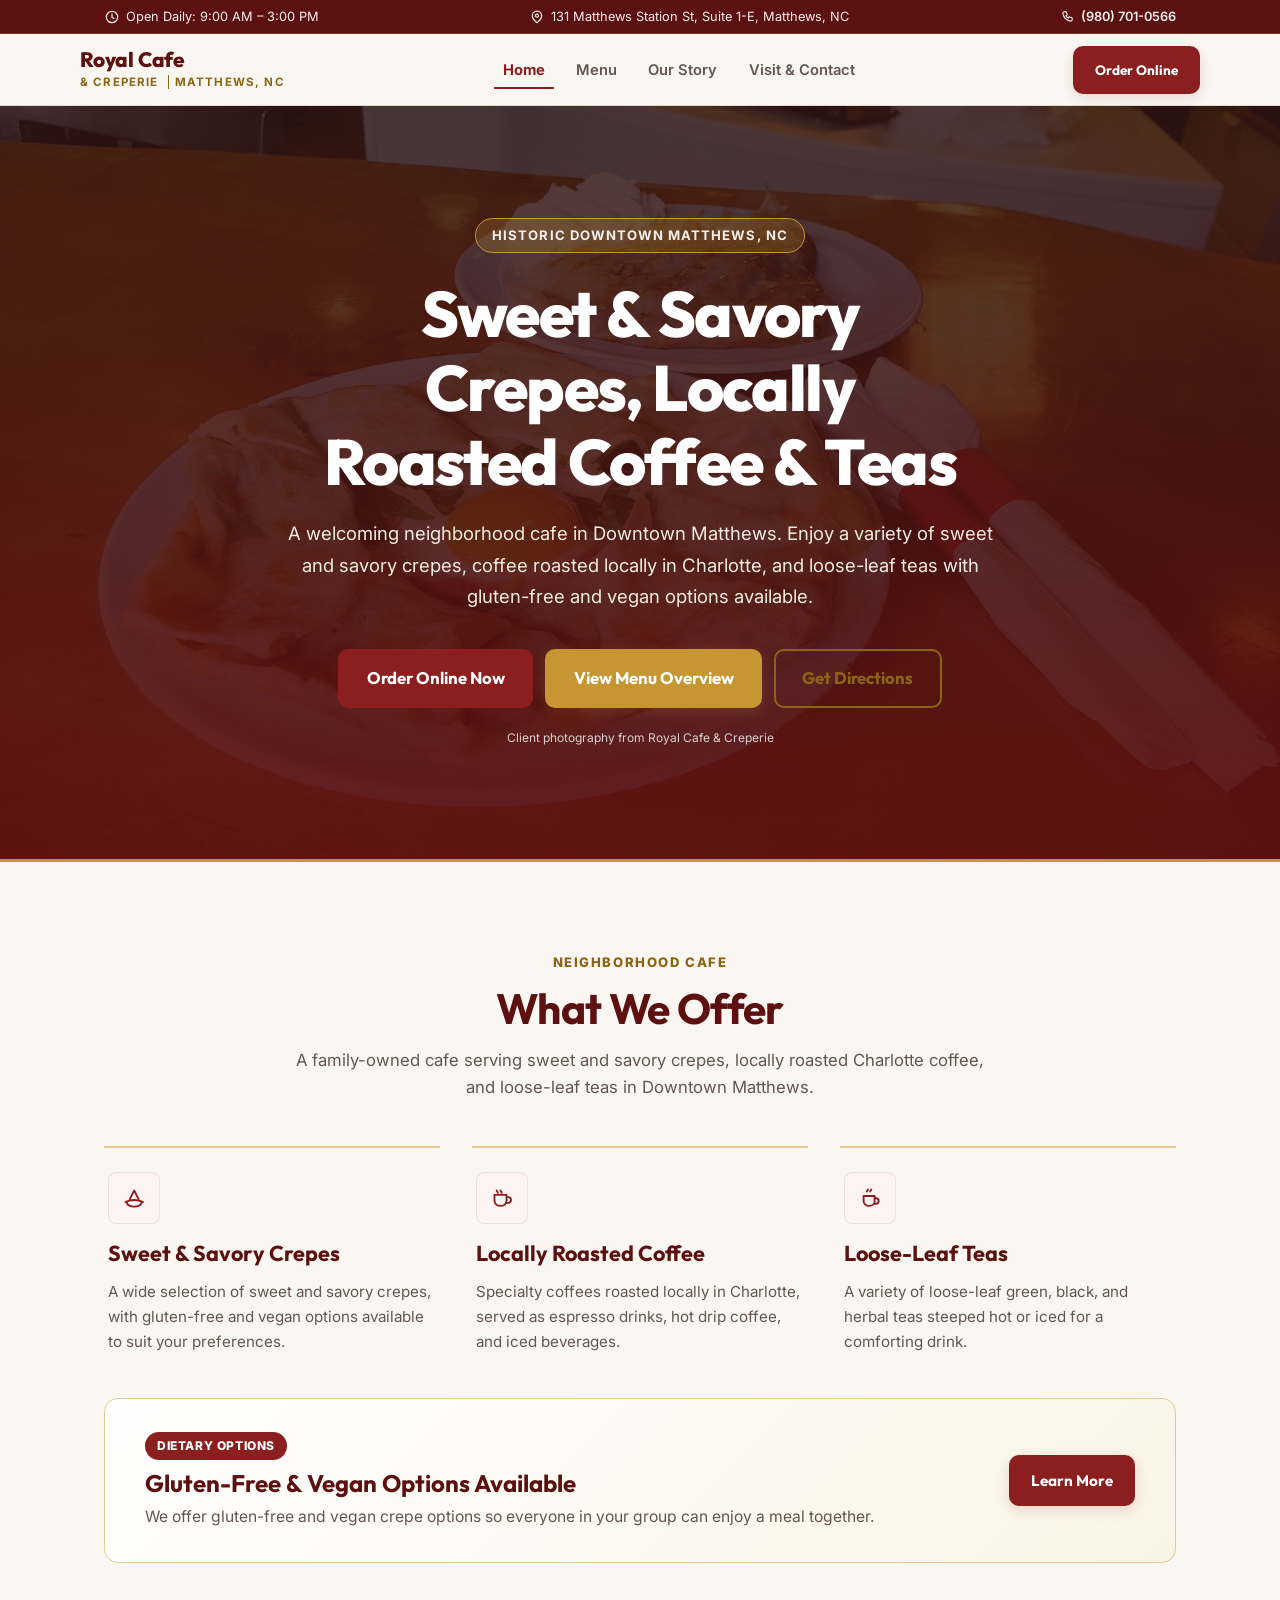
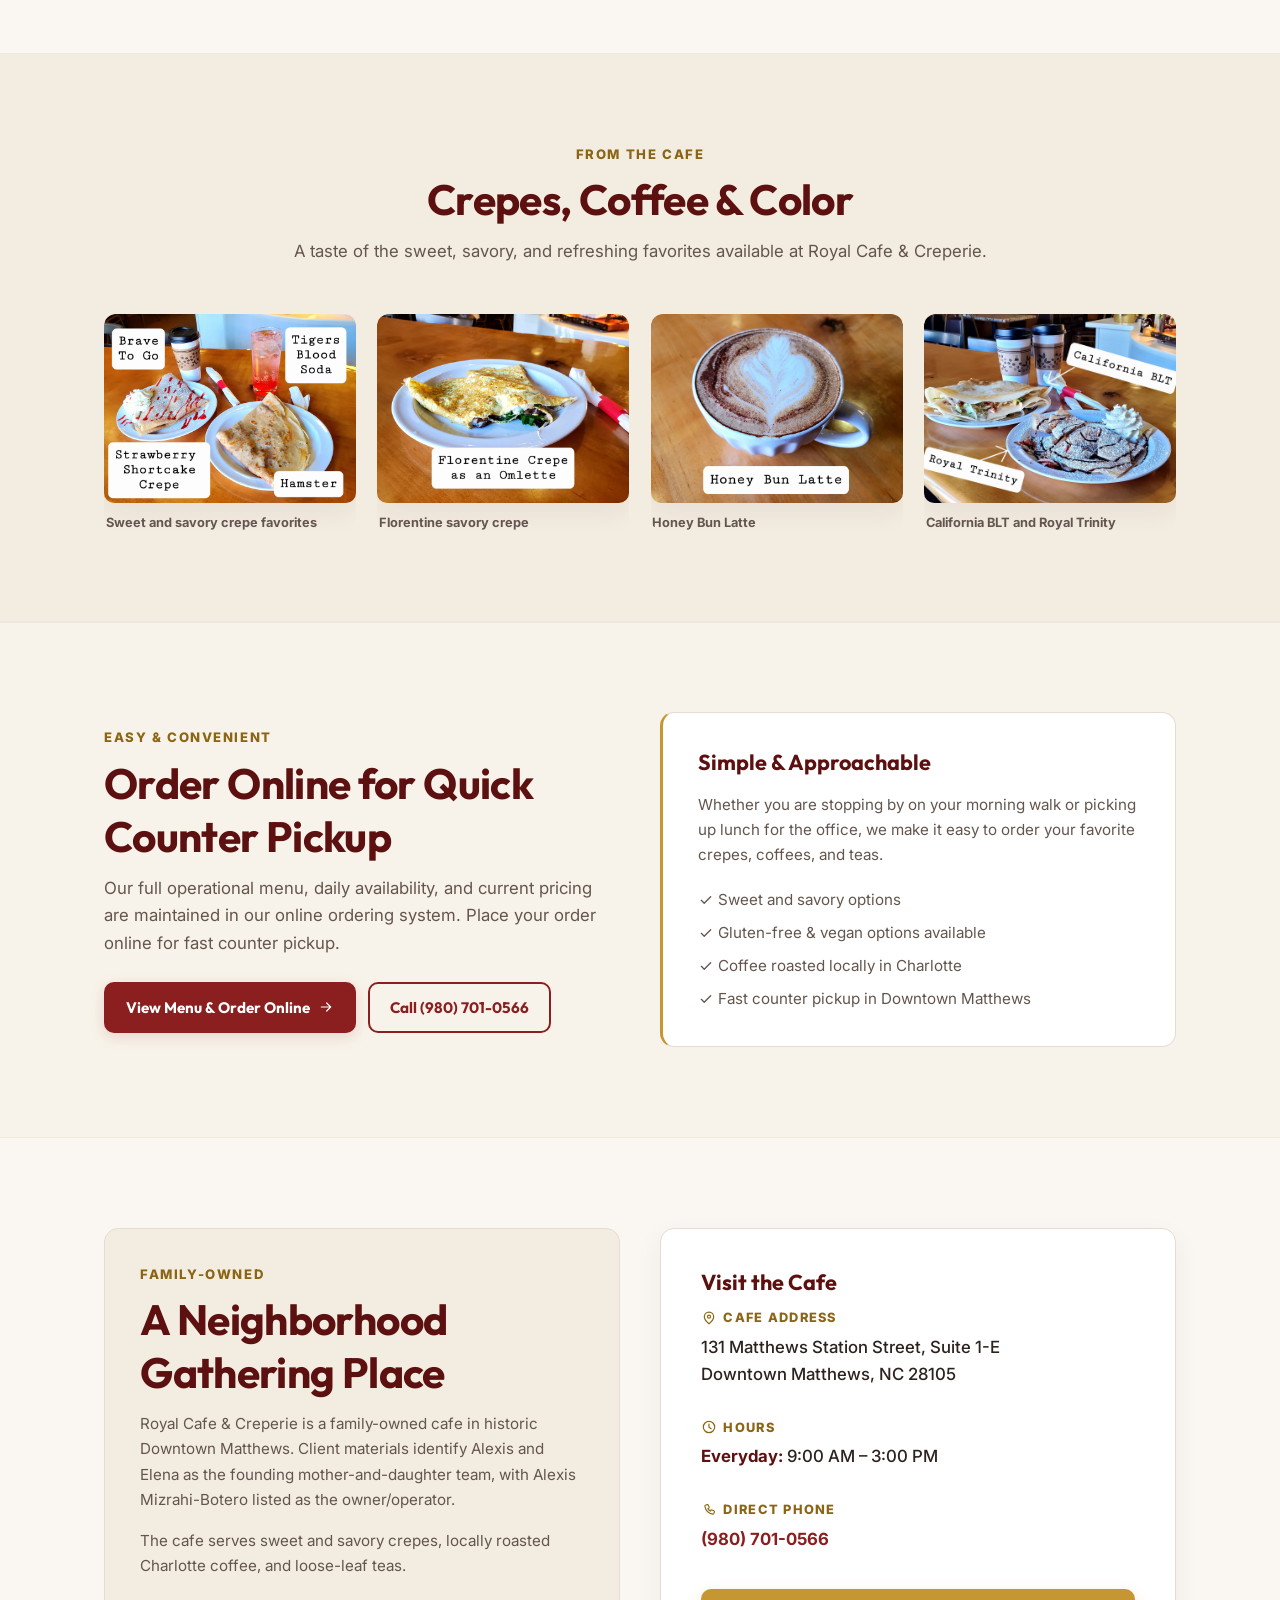
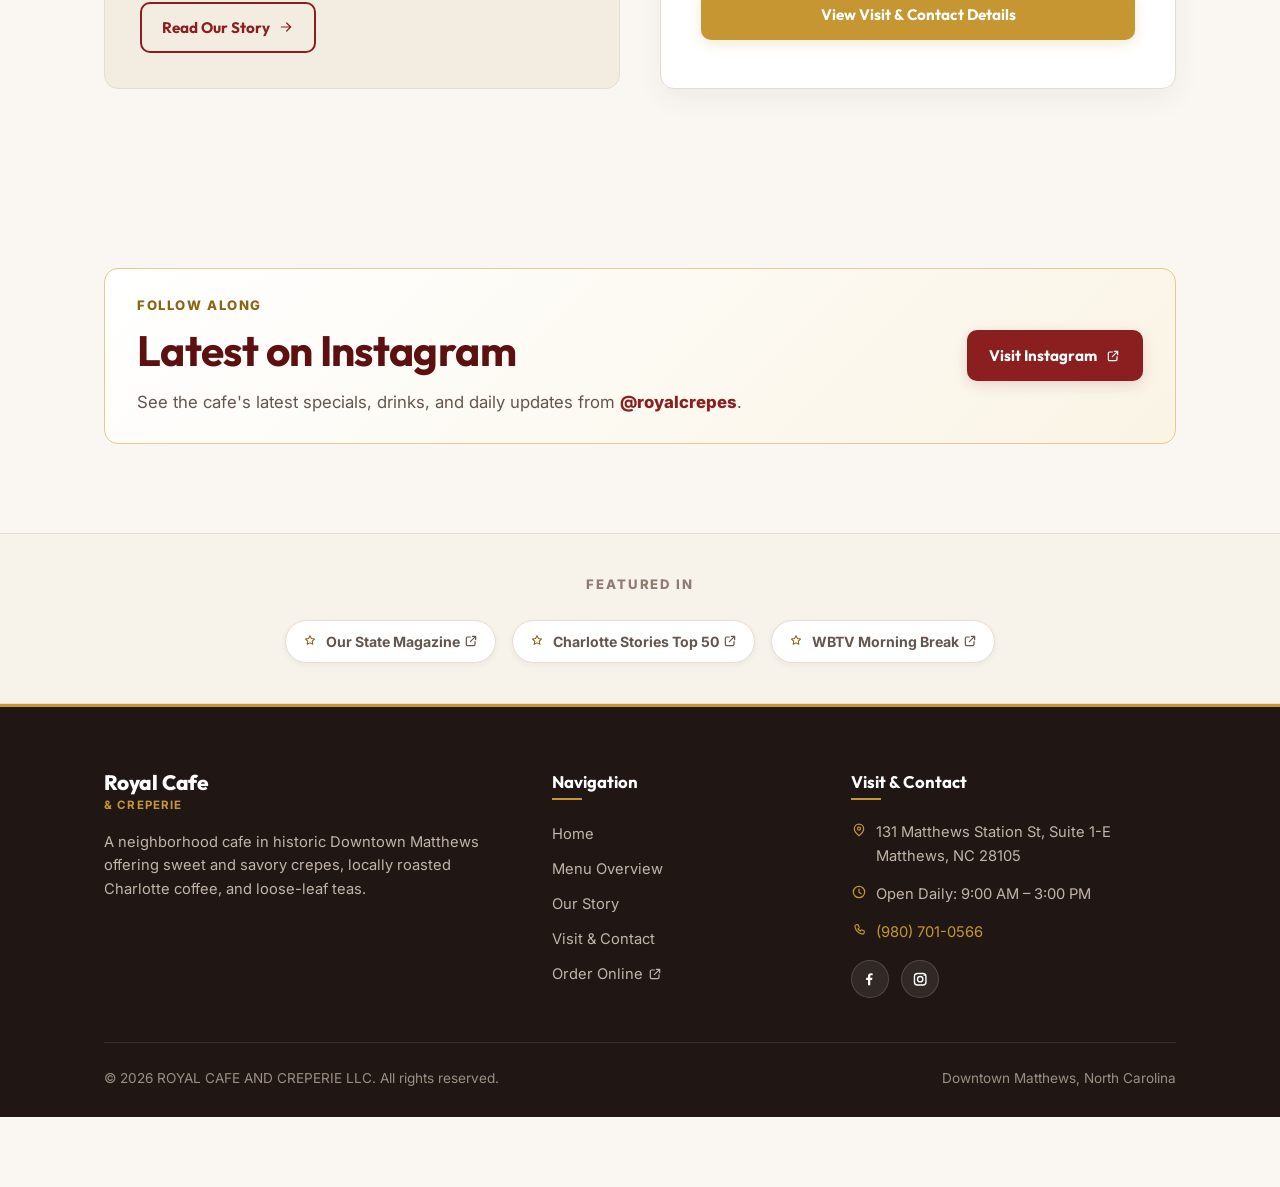
==== commit e84ee6aa: "style: polish Royal Cafe Level 1B presentation" ====
--- a/index.html
+++ b/index.html
@@ -150,7 +150,7 @@
           </p>
         </div>
 
-        <div class="grid-3">
+        <div class="grid-3 home-offerings">
           <!-- Card 1: Crepes -->
           <div class="card">
             <div class="card-icon"><svg class="icon" aria-hidden="true" focusable="false"><use href="assets/icons.svg#crepe"></use></svg></div>
@@ -188,7 +188,7 @@
               We offer gluten-free and vegan crepe options so everyone in your group can enjoy a meal together.
             </p>
           </div>
-          <a href="menu.html" class="btn btn-primary" style="flex-shrink: 0;">
+          <a href="menu.html" class="btn btn-primary callout-action">
             Learn More
           </a>
         </div>
@@ -220,29 +220,21 @@
             <img src="assets/images/client/california-blt-and-royal-trinity.webp" width="1600" height="900" loading="lazy" decoding="async" alt="California BLT crepe and Royal Trinity dessert crepe with coffee">
             <figcaption>California BLT and Royal Trinity</figcaption>
           </figure>
-          <figure class="photo-card">
-            <img src="assets/images/client/crepe-trio.webp" width="1600" height="1200" loading="lazy" decoding="async" alt="Three crepes arranged on plates for sharing">
-            <figcaption>A table of crepes</figcaption>
-          </figure>
-          <figure class="photo-card">
-            <img src="assets/images/client/pistachio-latte-and-peach-lemonade.webp" width="1600" height="1199" loading="lazy" decoding="async" alt="Iced pistachio latte and peach lemonade">
-            <figcaption>Iced pistachio latte and peach lemonade</figcaption>
-          </figure>
         </div>
       </div>
     </section>
 
     <!-- Ordering Section -->
-    <section class="section section-alt">
-      <div class="container">
-        <div class="grid-2" style="align-items: center;">
+    <section class="section section-alt home-order-section">
+      <div class="container">
+        <div class="grid-2 home-order-grid">
           <div>
             <span class="section-eyebrow">Easy & Convenient</span>
             <h2 class="section-title">Order Online for Quick Counter Pickup</h2>
-            <p class="section-desc" style="margin-bottom: 1.5rem;">
+            <p class="section-desc home-order-copy">
               Our full operational menu, daily availability, and current pricing are maintained in our online ordering system. Place your order online for fast counter pickup.
             </p>
-            <div style="display: flex; gap: 1rem; flex-wrap: wrap;">
+            <div class="home-order-actions">
               <a href="https://royalcreperie.smartonlineorder.com" target="_blank" rel="noopener noreferrer" class="btn btn-primary">
                 View Menu & Order Online <svg class="icon" aria-hidden="true" focusable="false"><use href="assets/icons.svg#arrow"></use></svg>
               </a>
@@ -252,12 +244,12 @@
             </div>
           </div>
 
-          <div class="card" style="border-left: 4px solid var(--color-gold);">
-            <h3 class="card-title" style="margin-bottom: 1rem;">Simple & Approachable</h3>
-            <p class="card-text" style="margin-bottom: 1.25rem;">
+          <div class="card home-order-card">
+            <h3 class="card-title home-order-card-title">Simple & Approachable</h3>
+            <p class="card-text home-order-card-copy">
               Whether you are stopping by on your morning walk or picking up lunch for the office, we make it easy to order your favorite crepes, coffees, and teas.
             </p>
-            <ul style="list-style: none; display: flex; flex-direction: column; gap: 0.5rem; font-size: 0.95rem; color: var(--color-text-muted);">
+            <ul class="check-list">
               <li><svg class="icon icon-sm" aria-hidden="true" focusable="false"><use href="assets/icons.svg#check"></use></svg> Sweet and savory options</li>
               <li><svg class="icon icon-sm" aria-hidden="true" focusable="false"><use href="assets/icons.svg#check"></use></svg> Gluten-free & vegan options available</li>
               <li><svg class="icon icon-sm" aria-hidden="true" focusable="false"><use href="assets/icons.svg#check"></use></svg> Coffee roasted locally in Charlotte</li>
@@ -269,25 +261,25 @@
     </section>
 
     <!-- Community & Story Teaser -->
-    <section class="section">
-      <div class="container">
-        <div class="grid-2" style="align-items: center;">
-          <div class="card" style="background-color: var(--color-bg-surface);">
+    <section class="section home-story-section">
+      <div class="container">
+        <div class="grid-2 home-story-grid">
+          <div class="card home-story-card">
             <span class="section-eyebrow">Family-Owned</span>
-            <h2 class="section-title" style="font-size: 1.85rem;">A Neighborhood Gathering Place</h2>
+            <h2 class="section-title">A Neighborhood Gathering Place</h2>
             <p class="card-text">
               Royal Cafe & Creperie is a family-owned cafe in historic Downtown Matthews. Client materials identify Alexis and Elena as the founding mother-and-daughter team, with Alexis Mizrahi-Botero listed as the owner/operator.
             </p>
-            <p class="card-text" style="margin-bottom: 1.5rem;">
+            <p class="card-text home-story-copy">
               The cafe serves sweet and savory crepes, locally roasted Charlotte coffee, and loose-leaf teas.
             </p>
-            <a href="about.html" class="btn btn-outline" style="font-weight: 700;">
+            <a href="about.html" class="btn btn-outline">
               Read Our Story <svg class="icon" aria-hidden="true" focusable="false"><use href="assets/icons.svg#arrow"></use></svg>
             </a>
           </div>
 
-          <div class="info-card">
-            <h3 class="card-title" style="margin-bottom: 1.25rem;">Visit the Cafe</h3>
+          <div class="info-card home-visit-card">
+            <h3 class="card-title">Visit the Cafe</h3>
             <div class="info-group">
               <div class="info-label"><svg class="icon icon-sm" aria-hidden="true" focusable="false"><use href="assets/icons.svg#location"></use></svg> Cafe Address</div>
               <div class="info-value">
@@ -304,10 +296,10 @@
             <div class="info-group">
               <div class="info-label"><svg class="icon icon-sm" aria-hidden="true" focusable="false"><use href="assets/icons.svg#phone"></use></svg> Direct Phone</div>
               <div class="info-value">
-                <a href="tel:19807010566" style="color: var(--color-red); font-weight: 700;">(980) 701-0566</a>
+                <a href="tel:19807010566" class="phone-link">(980) 701-0566</a>
               </div>
             </div>
-            <a href="contact.html" class="btn btn-gold" style="width: 100%; margin-top: 0.5rem;">
+            <a href="contact.html" class="btn btn-gold btn-block">
               View Visit & Contact Details
             </a>
           </div>
@@ -316,13 +308,13 @@
     </section>
 
     <!-- Instagram Profile Section -->
-    <section class="section" aria-labelledby="instagram-title">
+    <section class="section home-instagram" aria-labelledby="instagram-title">
       <div class="container">
         <div class="instagram-card">
           <div>
             <span class="section-eyebrow">Follow Along</span>
-            <h2 id="instagram-title" class="section-title" style="font-size: 1.8rem; margin-bottom: 0.45rem;">Latest on Instagram</h2>
-            <p class="section-desc" style="margin: 0;">See the cafe's latest specials, drinks, and daily updates from <span class="instagram-handle">@royalcrepes</span>.</p>
+            <h2 id="instagram-title" class="section-title">Latest on Instagram</h2>
+            <p class="section-desc instagram-copy">See the cafe's latest specials, drinks, and daily updates from <span class="instagram-handle">@royalcrepes</span>.</p>
           </div>
           <a href="https://www.instagram.com/royalcrepes" target="_blank" rel="noopener noreferrer" class="btn btn-primary">Visit Instagram <svg class="icon" aria-hidden="true" focusable="false"><use href="assets/icons.svg#external"></use></svg></a>
         </div>
@@ -355,12 +347,12 @@
   <!-- Site Footer -->
   <footer class="site-footer">
     <div class="container">
-      <div class="footer-grid" style="grid-template-columns: 2fr 1fr 1.5fr;">
+      <div class="footer-grid">
         <div class="footer-brand">
-          <div class="brand-link" style="color: #FFFFFF;">
+          <div class="brand-link">
             <div class="brand-info">
               <span class="brand-title">Royal Cafe</span>
-              <span class="brand-tagline" style="color: var(--color-gold);">& Creperie</span>
+              <span class="brand-tagline">& Creperie</span>
             </div>
           </div>
           <p>
@@ -391,7 +383,7 @@
           </div>
           <div class="footer-info-item">
             <svg class="icon icon-sm" aria-hidden="true" focusable="false"><use href="assets/icons.svg#phone"></use></svg>
-            <a href="tel:19807010566" style="color: var(--color-gold);">(980) 701-0566</a>
+            <a href="tel:19807010566" class="footer-phone">(980) 701-0566</a>
           </div>
           <div class="footer-social">
             <a href="https://www.facebook.com/p/Royal-Cafe-Creperie-100063472723152/" target="_blank" rel="noopener noreferrer" class="social-btn" aria-label="Facebook"><svg class="icon" aria-hidden="true" focusable="false"><use href="assets/icons.svg#facebook"></use></svg></a>
--- a/assets/css/styles.css
+++ b/assets/css/styles.css
@@ -1298,3 +1298,725 @@
   width: 1.65rem;
   height: 1.65rem;
 }
+
+/* Level 1B presentation polish */
+:root {
+  --content-width: 1120px;
+  --space-section: clamp(3.75rem, 7vw, 6rem);
+  --space-block: clamp(1.5rem, 3vw, 2.5rem);
+  --surface-shadow: 0 10px 28px rgba(44, 34, 30, 0.06);
+}
+
+.container {
+  max-width: var(--content-width);
+  padding-left: clamp(1.1rem, 3vw, 1.5rem);
+  padding-right: clamp(1.1rem, 3vw, 1.5rem);
+}
+
+.top-bar {
+  padding: 0.38rem 0;
+  font-size: 0.8rem;
+}
+
+.top-bar-inner {
+  gap: 0.75rem 1.5rem;
+}
+
+.top-bar-item {
+  gap: 0.35rem;
+}
+
+.site-header {
+  box-shadow: 0 1px 0 rgba(44, 34, 30, 0.08);
+}
+
+.nav-container {
+  padding: 0.72rem 0;
+}
+
+.brand-title {
+  font-size: 1.3rem;
+}
+
+.brand-tagline {
+  letter-spacing: 0.1em;
+}
+
+.nav-menu {
+  gap: 0.85rem;
+}
+
+.nav-link {
+  padding: 0.45rem 0.55rem;
+}
+
+.btn {
+  min-height: 44px;
+  padding: 0.68rem 1.25rem;
+  border-radius: 10px;
+}
+
+.btn-lg {
+  min-height: 52px;
+  padding: 0.85rem 1.65rem;
+}
+
+.hero-section {
+  min-height: clamp(32rem, 68vh, 44rem);
+  display: flex;
+  align-items: center;
+  padding: clamp(5rem, 10vw, 7rem) 0;
+}
+
+.hero-image {
+  object-position: center 62%;
+  opacity: 0.5;
+}
+
+.hero-section::after {
+  background: linear-gradient(180deg, rgba(32, 23, 20, 0.66) 0%, rgba(92, 16, 16, 0.9) 100%);
+}
+
+.hero-content {
+  max-width: 780px;
+}
+
+.hero-title {
+  max-width: 15ch;
+  margin-left: auto;
+  margin-right: auto;
+  font-size: clamp(2.35rem, 5vw, 4.15rem);
+  letter-spacing: -0.025em;
+}
+
+.hero-subtitle {
+  max-width: 60ch;
+  margin-left: auto;
+  margin-right: auto;
+  font-size: clamp(1rem, 1.8vw, 1.16rem);
+}
+
+.hero-ctas {
+  gap: 0.75rem;
+}
+
+.section {
+  padding: var(--space-section) 0;
+}
+
+.section-header {
+  margin-bottom: clamp(2rem, 4vw, 2.75rem);
+}
+
+.section-title {
+  font-size: clamp(1.9rem, 3.4vw, 2.65rem);
+  letter-spacing: -0.015em;
+}
+
+.section-desc {
+  max-width: 64ch;
+  margin-left: auto;
+  margin-right: auto;
+  line-height: 1.65;
+}
+
+.home-offerings .card {
+  background: transparent;
+  border: 0;
+  border-top: 2px solid var(--color-gold-border);
+  border-radius: 0;
+  box-shadow: none;
+  padding: 1.5rem 0.25rem 0;
+}
+
+.home-offerings .card:hover {
+  transform: none;
+  box-shadow: none;
+  border-color: var(--color-gold);
+}
+
+.home-offerings .card-icon {
+  margin-bottom: 1rem;
+}
+
+.callout-banner {
+  margin: 2.75rem 0 0;
+  padding: 2rem clamp(1.35rem, 4vw, 2.5rem);
+  border-width: 1px;
+  border-radius: 14px;
+  box-shadow: none;
+}
+
+.photo-strip {
+  grid-auto-flow: initial;
+  grid-template-columns: repeat(4, minmax(0, 1fr));
+  overflow: visible;
+  gap: clamp(0.85rem, 2vw, 1.35rem);
+  padding-bottom: 0;
+}
+
+.photo-card {
+  border: 0;
+  border-radius: 12px;
+  background: transparent;
+  box-shadow: none;
+}
+
+.photo-card img {
+  aspect-ratio: 4 / 3;
+  border-radius: 10px;
+  box-shadow: var(--surface-shadow);
+}
+
+.photo-card figcaption {
+  padding: 0.7rem 0.1rem 0;
+  font-size: 0.8rem;
+}
+
+.home-order-section {
+  background: var(--color-bg-alt);
+  border-top: 1px solid var(--color-border-subtle);
+  border-bottom: 1px solid var(--color-border-subtle);
+}
+
+.home-order-grid,
+.home-story-grid {
+  align-items: center;
+}
+
+.home-order-actions,
+.home-story-actions {
+  display: flex;
+  gap: 0.75rem;
+  flex-wrap: wrap;
+}
+
+.home-order-copy {
+  margin-bottom: 1.5rem;
+}
+
+.home-order-card-title {
+  margin-bottom: 1rem;
+}
+
+.home-order-card-copy {
+  margin-bottom: 1.25rem;
+}
+
+.home-story-copy {
+  margin-bottom: 1.5rem;
+}
+
+.check-list {
+  list-style: none;
+  display: flex;
+  flex-direction: column;
+  gap: 0.5rem;
+  color: var(--color-text-muted);
+  font-size: 0.95rem;
+}
+
+.btn-block {
+  width: 100%;
+  margin-top: 0.5rem;
+}
+
+.phone-link {
+  color: var(--color-red);
+  font-weight: 700;
+}
+
+.footer-phone {
+  color: var(--color-gold);
+}
+
+.home-order-card,
+.home-story-card {
+  box-shadow: none;
+}
+
+.home-order-card {
+  border-left: 3px solid var(--color-gold);
+}
+
+.home-story-card {
+  background-color: var(--color-bg-surface);
+}
+
+.home-visit-card {
+  box-shadow: var(--surface-shadow);
+}
+
+.home-instagram .instagram-card {
+  box-shadow: none;
+}
+
+.instagram-card {
+  padding: 1.6rem clamp(1.2rem, 4vw, 2rem);
+  border-radius: 14px;
+}
+
+.press-strip {
+  padding: 2.5rem 0;
+}
+
+.press-grid {
+  gap: 0.75rem 1rem;
+}
+
+.press-item {
+  padding: 0.55rem 1rem;
+}
+
+.page-header {
+  padding: 3.2rem 0 2.7rem;
+  margin-bottom: 0;
+}
+
+.page-title {
+  font-size: clamp(2rem, 4vw, 2.8rem);
+}
+
+.about-main,
+.contact-main {
+  margin-bottom: 5rem;
+  padding-top: var(--space-section);
+}
+
+.story-card {
+  margin-bottom: 2rem;
+}
+
+.story-body {
+  color: var(--color-text-muted);
+  font-size: 1rem;
+  line-height: 1.8;
+}
+
+.story-body-lead {
+  color: var(--color-text);
+  font-size: 1.05rem;
+}
+
+.story-card .section-title,
+.contact-details-card .section-title,
+.contact-form-card .section-title,
+.map-card .section-title {
+  font-size: clamp(1.65rem, 3vw, 2rem);
+}
+
+.about-photo-grid {
+  margin-top: 2.75rem;
+}
+
+.about-cta {
+  background-color: var(--color-bg-alt);
+  padding: clamp(2rem, 5vw, 3rem);
+  margin-top: 3rem;
+}
+
+.about-cta-title {
+  margin-bottom: 0.75rem;
+  color: var(--color-red-dark);
+  font-size: 1.75rem;
+}
+
+.about-cta-copy {
+  max-width: 550px;
+  margin: 0 auto 1.75rem;
+  color: var(--color-text-muted);
+}
+
+.about-cta-actions {
+  display: flex;
+  justify-content: center;
+  gap: 1rem;
+  flex-wrap: wrap;
+}
+
+.visit-grid {
+  gap: clamp(1.5rem, 4vw, 2.5rem);
+  align-items: stretch;
+}
+
+.info-card,
+.form-card {
+  height: 100%;
+}
+
+.contact-details-card,
+.contact-form-card,
+.map-card {
+  box-shadow: var(--surface-shadow);
+}
+
+.contact-form-card {
+  padding: clamp(1.5rem, 4vw, 2.5rem);
+}
+
+.contact-social {
+  margin-top: 0.5rem;
+}
+
+.inline-action {
+  margin-top: 0.75rem;
+}
+
+.form-intro {
+  margin-bottom: 1.5rem;
+  color: var(--color-text-muted);
+  font-size: 0.92rem;
+}
+
+.form-notice {
+  margin-top: 1.5rem;
+  padding: 1rem;
+  background-color: var(--color-bg-alt);
+  border-radius: var(--radius-sm);
+  color: var(--color-text-muted);
+  font-size: 0.85rem;
+}
+
+.external-link-strong {
+  font-weight: 700;
+}
+
+.info-value--muted {
+  color: var(--color-text-muted);
+  font-size: 0.95rem;
+}
+
+.contact-phone {
+  color: var(--color-red);
+  font-size: 1.2rem;
+  font-weight: 800;
+}
+
+.social-btn-solid {
+  background-color: var(--color-red);
+  color: #FFFFFF;
+}
+
+.social-btn-solid:hover {
+  background-color: var(--color-gold);
+  color: var(--color-bg-dark);
+}
+
+.form-grid {
+  gap: 1.15rem;
+}
+
+.form-control {
+  min-height: 46px;
+  padding: 0.72rem 0.9rem;
+}
+
+textarea.form-control {
+  min-height: 140px;
+}
+
+.form-submit {
+  width: 100%;
+  padding: 0.9rem 1rem;
+}
+
+.map-section,
+.contact-photo-section {
+  padding-top: 0;
+}
+
+.map-card {
+  padding: clamp(1.25rem, 3vw, 2rem);
+}
+
+.map-header,
+.contact-photo-header {
+  margin-bottom: 1.35rem;
+}
+
+.map-frame {
+  min-height: clamp(300px, 38vw, 420px);
+  box-shadow: none;
+}
+
+.map-actions {
+  display: flex;
+  justify-content: center;
+  margin-top: 1rem;
+}
+
+.callout-action {
+  flex-shrink: 0;
+}
+
+.instagram-copy {
+  margin: 0;
+}
+
+.simple-state-main {
+  max-width: 650px;
+  padding-top: clamp(4rem, 10vw, 6rem);
+  padding-bottom: clamp(4rem, 10vw, 6rem);
+  text-align: center;
+}
+
+.simple-state-card {
+  padding: clamp(2.25rem, 6vw, 3.5rem) 2rem;
+}
+
+.simple-state-card-error {
+  border-top: 4px solid var(--color-red);
+}
+
+.simple-state-card-success {
+  border-top: 4px solid var(--color-gold);
+}
+
+.simple-state-icon {
+  width: 4rem;
+  height: 4rem;
+  margin: 0 auto 1rem;
+}
+
+.simple-state-title {
+  margin-bottom: 0.75rem;
+  color: var(--color-red-dark);
+  font-size: clamp(2rem, 5vw, 2.4rem);
+}
+
+.simple-state-copy {
+  margin-bottom: 2.5rem;
+  color: var(--color-text-muted);
+  font-size: 1.05rem;
+  line-height: 1.7;
+}
+
+.simple-state-actions {
+  display: flex;
+  justify-content: center;
+  gap: 1rem;
+  flex-wrap: wrap;
+}
+
+.footer-bottom-simple {
+  border-top: 0;
+  padding-top: 0;
+}
+
+.menu-main {
+  padding-bottom: 3rem;
+}
+
+.fast-order-box {
+  margin: 2.5rem 0 2rem;
+  padding: clamp(1.75rem, 4vw, 2.75rem);
+  border-radius: 16px;
+  box-shadow: none;
+}
+
+.menu-jump-nav {
+  position: sticky;
+  top: 4.6rem;
+  z-index: 20;
+  margin: 1.5rem 0 1rem;
+  padding: 0.65rem;
+  background: rgba(243, 236, 225, 0.94);
+  backdrop-filter: blur(10px);
+  border-radius: 12px;
+}
+
+.menu-category-intro {
+  margin: 1.5rem 0 0;
+  max-width: 68ch;
+}
+
+.menu-dietary-callout {
+  margin-top: 0;
+}
+
+.menu-callout-title {
+  font-size: 1.4rem;
+}
+
+.menu-categories-wrapper {
+  margin: 0 !important;
+}
+
+.menu-category-card {
+  margin-bottom: 0;
+  padding: 2.6rem 0;
+  background: transparent;
+  border: 0;
+  border-top: 1px solid var(--color-border);
+  border-radius: 0;
+  box-shadow: none;
+}
+
+.menu-category-card:first-child {
+  border-top: 0;
+}
+
+.menu-category-header {
+  padding-bottom: 0;
+  margin-bottom: 1rem;
+  border-bottom: 0;
+}
+
+.menu-category-title {
+  font-size: clamp(1.45rem, 2.5vw, 1.85rem);
+  letter-spacing: -0.01em;
+}
+
+.menu-items-list {
+  grid-template-columns: repeat(2, minmax(0, 1fr));
+  column-gap: clamp(2rem, 5vw, 4rem);
+  row-gap: 0;
+}
+
+.menu-item-row {
+  min-width: 0;
+  padding: 1rem 0 1.1rem;
+  border-bottom: 1px solid var(--color-border-subtle);
+}
+
+.menu-item-name {
+  font-size: 1.05rem;
+  line-height: 1.35;
+}
+
+.menu-item-description {
+  max-width: 44ch;
+  font-size: 0.9rem;
+  line-height: 1.5;
+}
+
+.menu-poster {
+  margin: 2.75rem 0;
+  padding: clamp(1.25rem, 3vw, 2rem);
+  border-radius: 14px;
+  box-shadow: none;
+}
+
+.menu-poster-copy {
+  margin-bottom: 1.4rem;
+}
+
+.menu-bottom-cta {
+  margin: 0 0 2rem;
+  text-align: center;
+}
+
+.site-footer {
+  padding: 4rem 0 1.75rem;
+}
+
+.footer-grid {
+  grid-template-columns: minmax(0, 1.6fr) minmax(150px, 1fr) minmax(220px, 1.3fr) !important;
+  gap: clamp(1.75rem, 4vw, 3rem);
+  margin-bottom: 2.75rem;
+}
+
+.footer-brand .brand-tagline {
+  color: var(--color-gold);
+}
+
+.footer-links {
+  gap: 0.55rem;
+}
+
+.footer-bottom {
+  padding-top: 1.5rem;
+}
+
+.mobile-order-bar {
+  background-color: rgba(32, 23, 20, 0.95);
+  padding: 0.55rem 1rem calc(0.55rem + env(safe-area-inset-bottom));
+}
+
+body.has-mobile-order-bar {
+  padding-bottom: 4.35rem;
+}
+
+@media (max-width: 900px) {
+  .menu-items-list {
+    grid-template-columns: 1fr;
+  }
+
+  .photo-strip {
+    grid-template-columns: repeat(2, minmax(0, 1fr));
+  }
+
+  .footer-grid {
+    grid-template-columns: 1fr 1fr !important;
+  }
+}
+
+@media (max-width: 768px) {
+  .nav-container {
+    padding: 0.65rem 0;
+  }
+
+  .hero-section {
+    min-height: 34rem;
+    padding: 4.5rem 0;
+  }
+
+  .hero-title {
+    max-width: 13ch;
+  }
+
+  .hero-ctas {
+    gap: 0.6rem;
+  }
+
+  .menu-jump-nav {
+    top: 4.2rem;
+  }
+
+  .menu-category-card {
+    padding: 2.25rem 0;
+  }
+
+  .photo-strip {
+    grid-template-columns: repeat(2, minmax(0, 1fr));
+  }
+
+  .photo-strip .photo-card:nth-child(n + 3) {
+    display: none;
+  }
+
+  .footer-grid {
+    grid-template-columns: 1fr !important;
+  }
+}
+
+@media (max-width: 480px) {
+  .hero-title {
+    font-size: 2.2rem;
+  }
+
+  .hero-ctas .btn {
+    width: 100%;
+  }
+
+  .hero-photo-credit {
+    margin-top: 1rem;
+  }
+
+  .photo-strip {
+    gap: 0.75rem;
+  }
+
+  .photo-strip .photo-card:nth-child(n + 3) {
+    display: block;
+  }
+
+  .photo-strip .photo-card {
+    grid-column: span 2;
+  }
+
+  .menu-jump-nav {
+    margin-left: -0.35rem;
+    margin-right: -0.35rem;
+  }
+}
